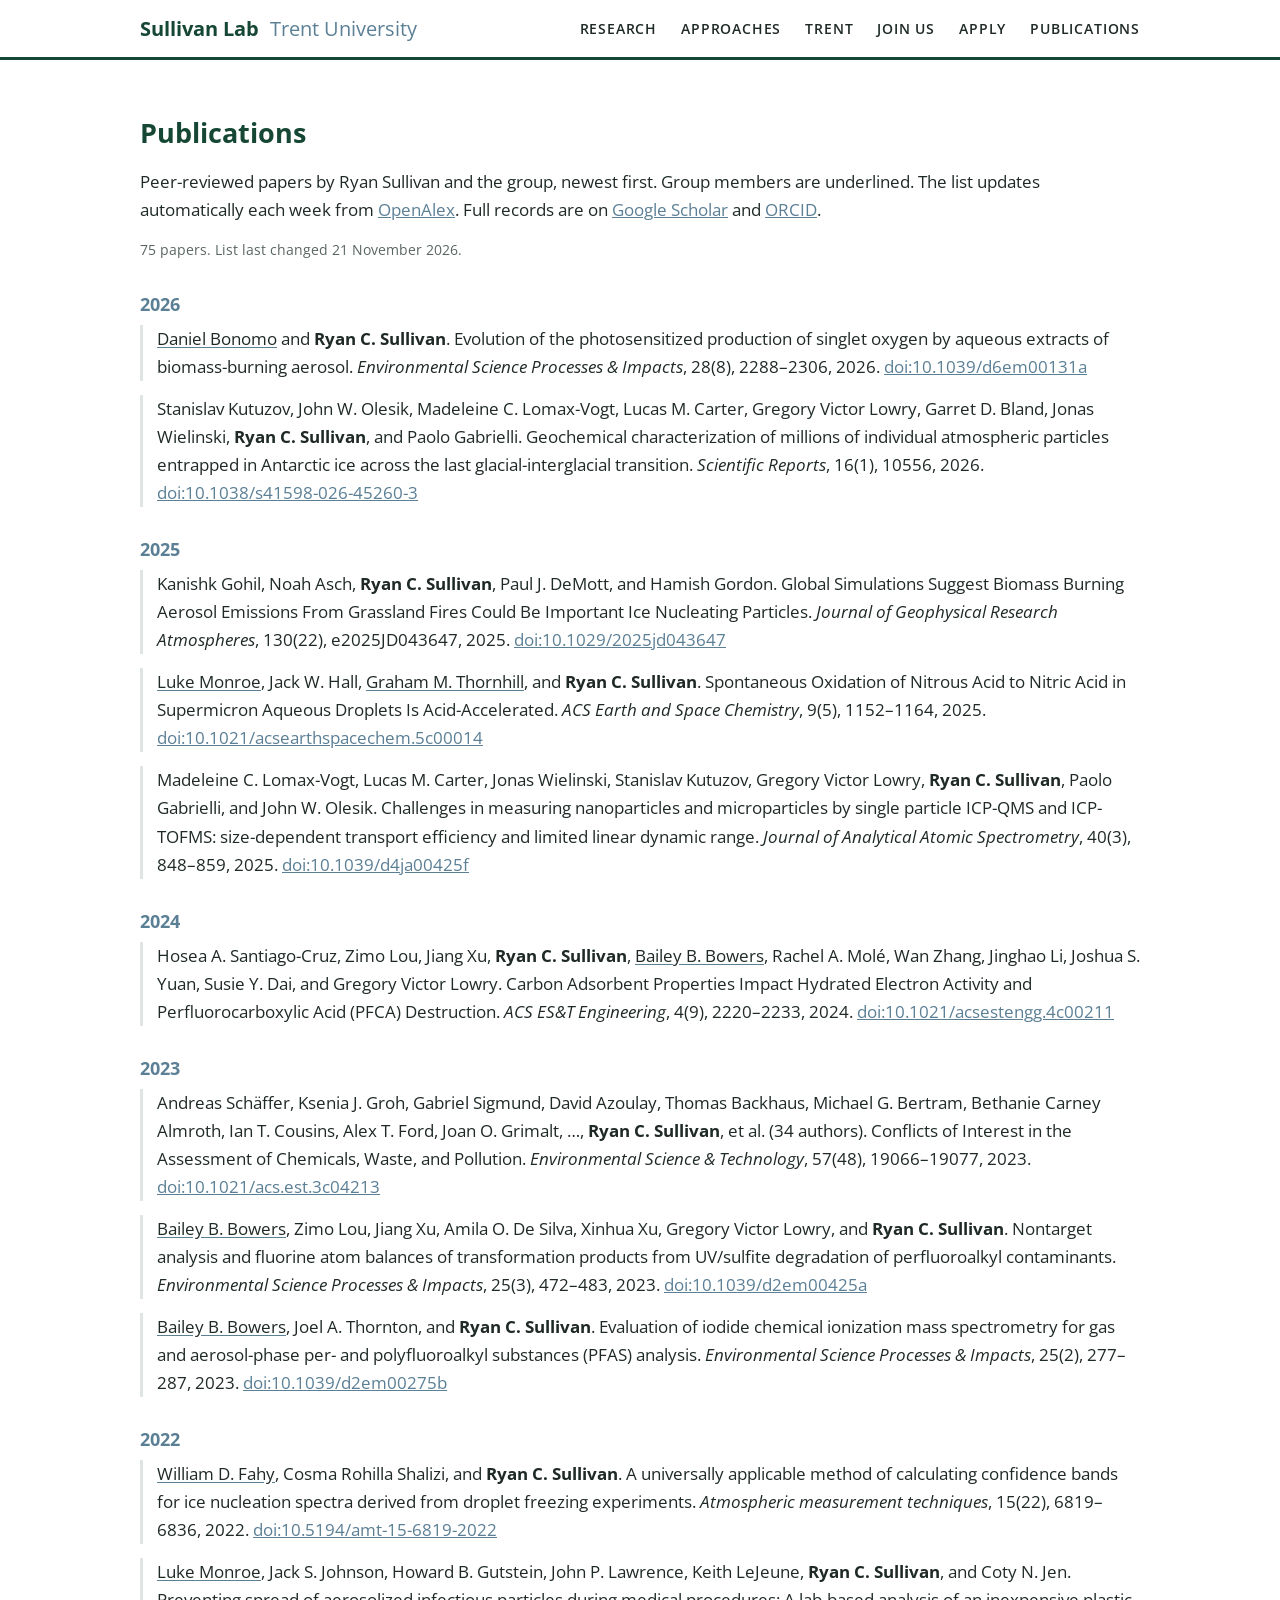
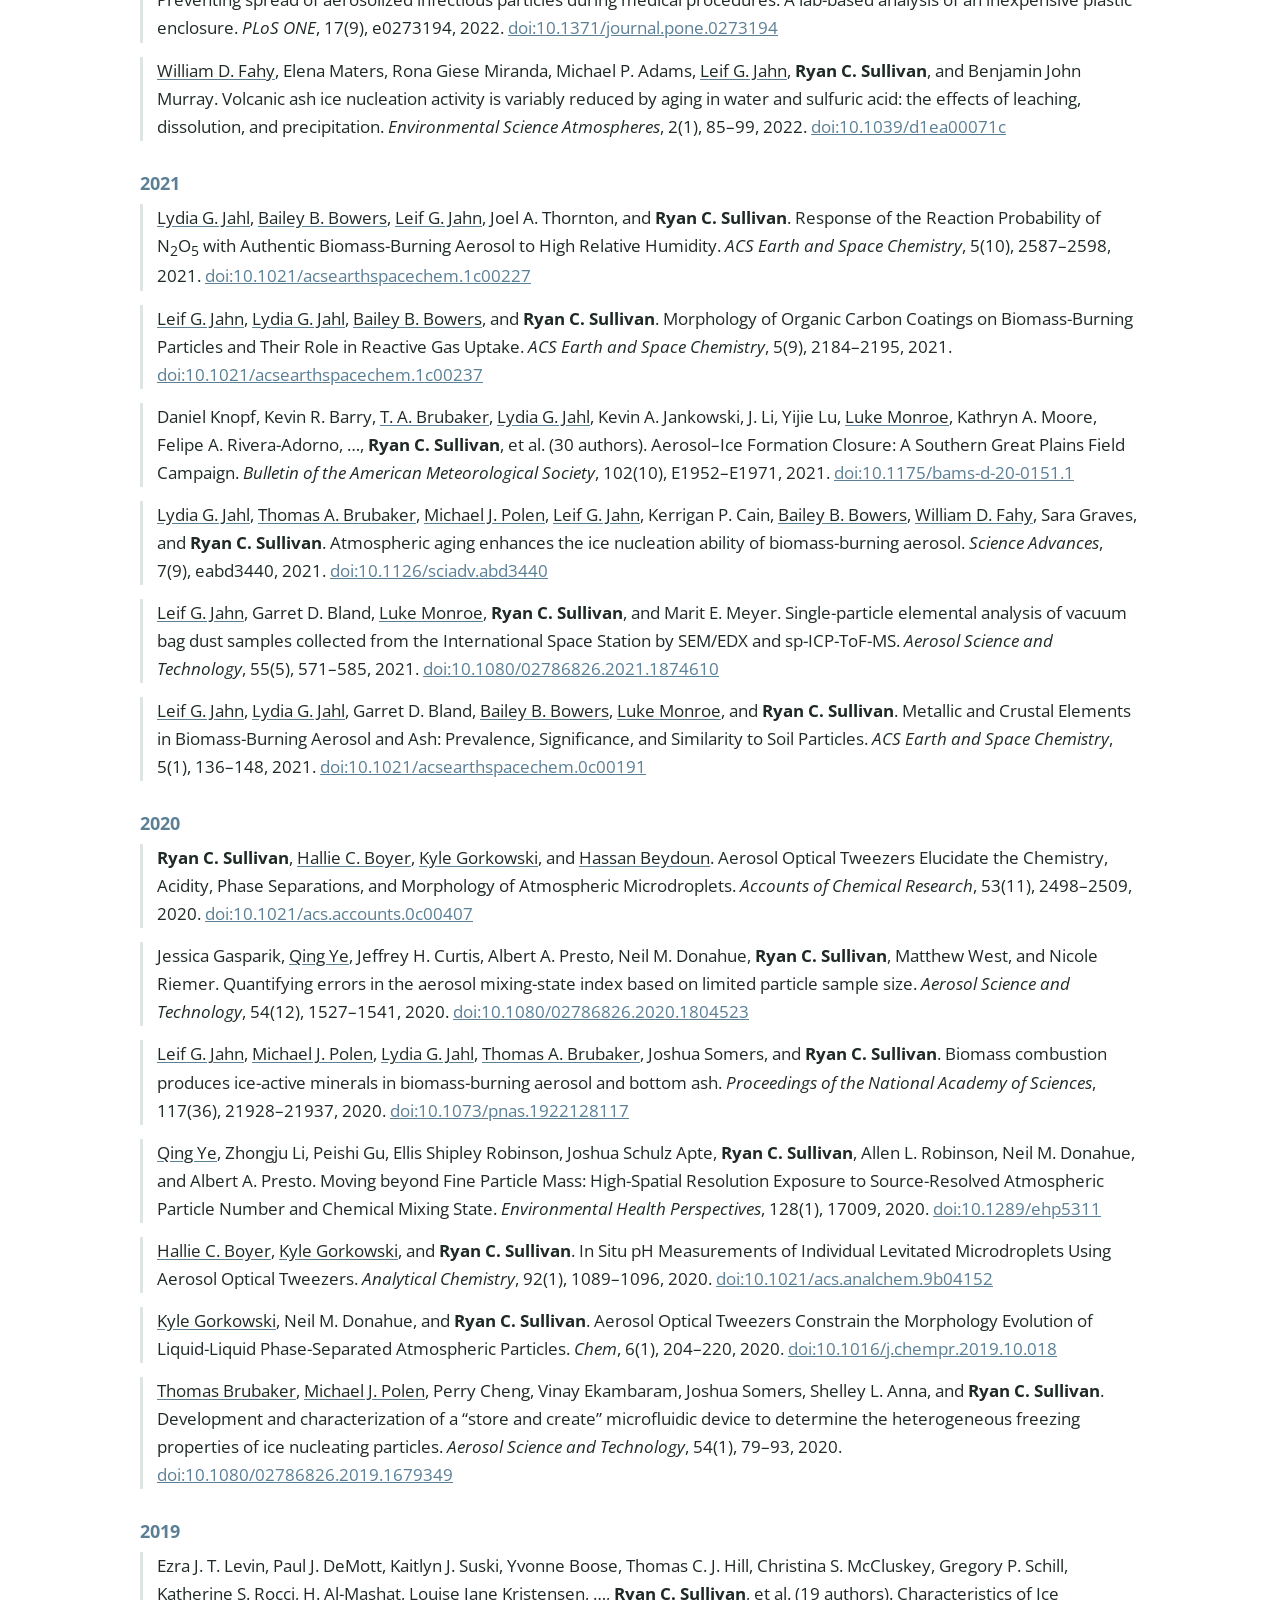
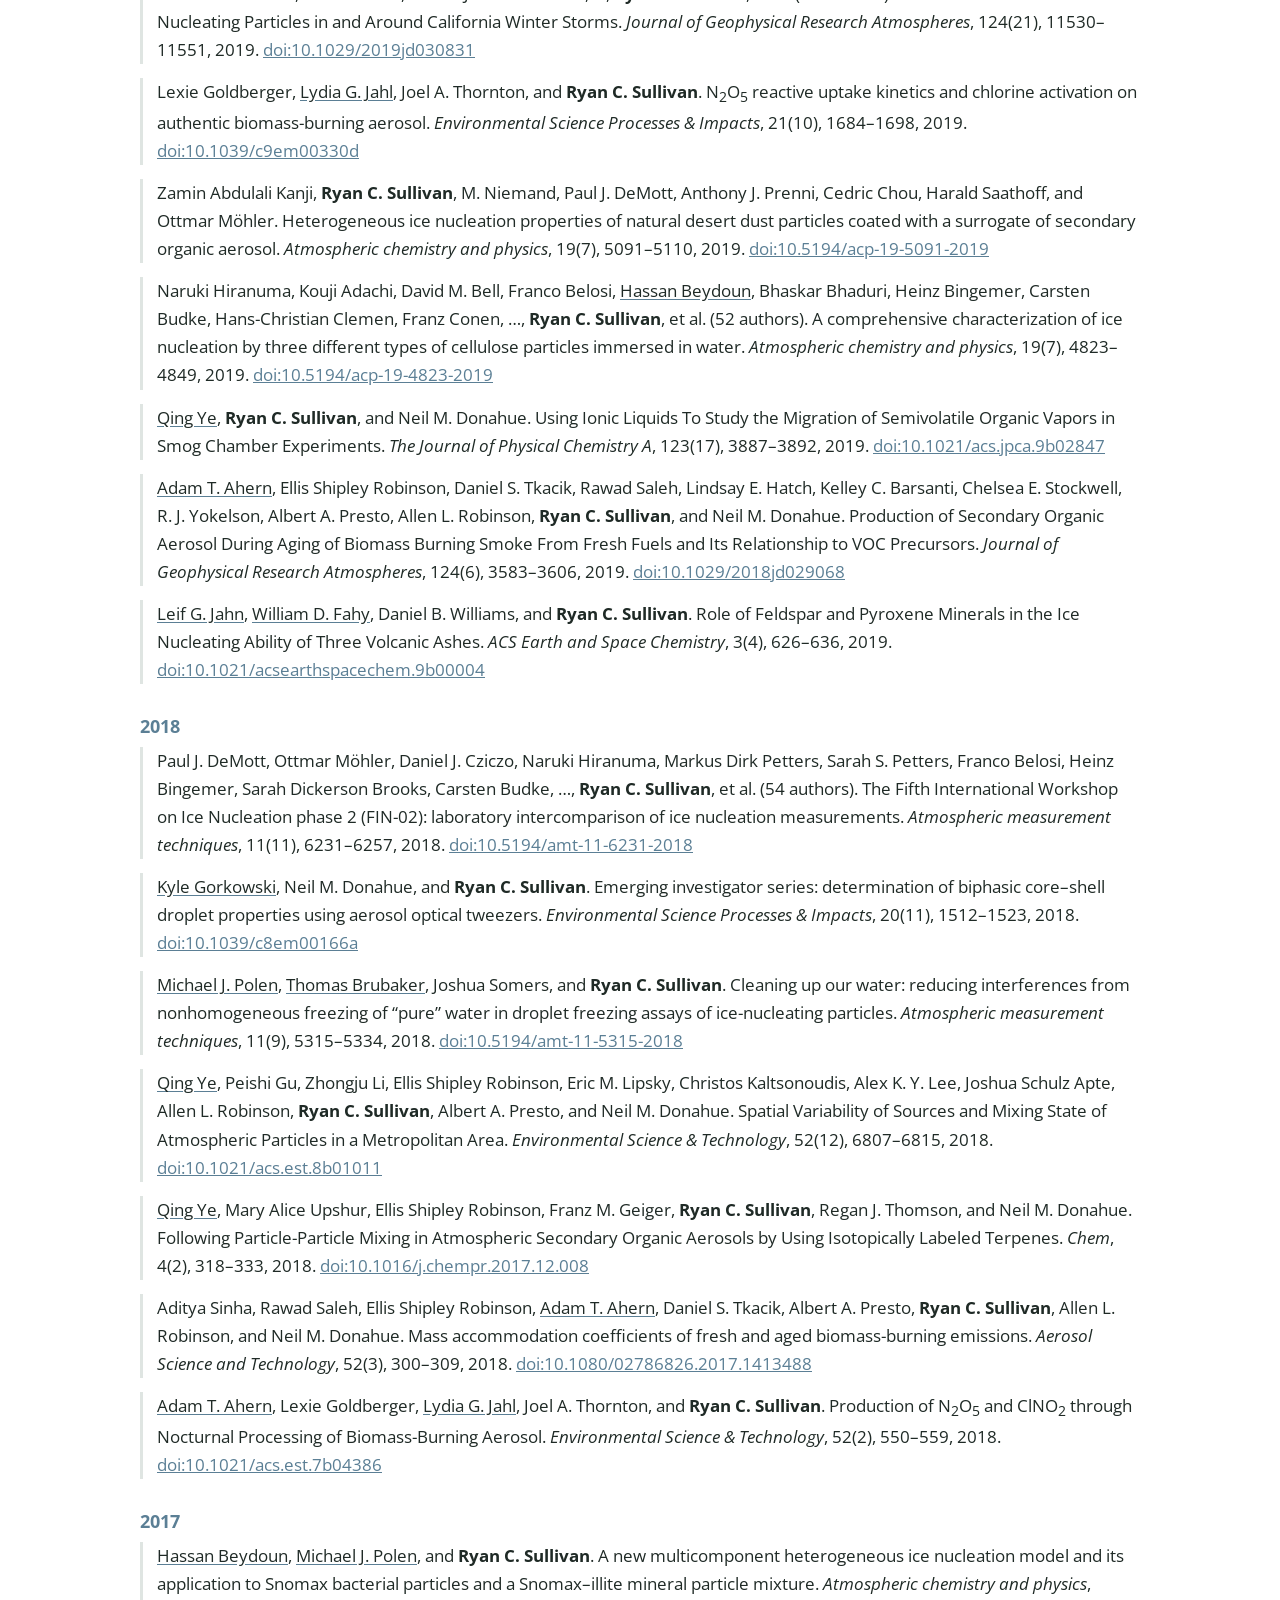
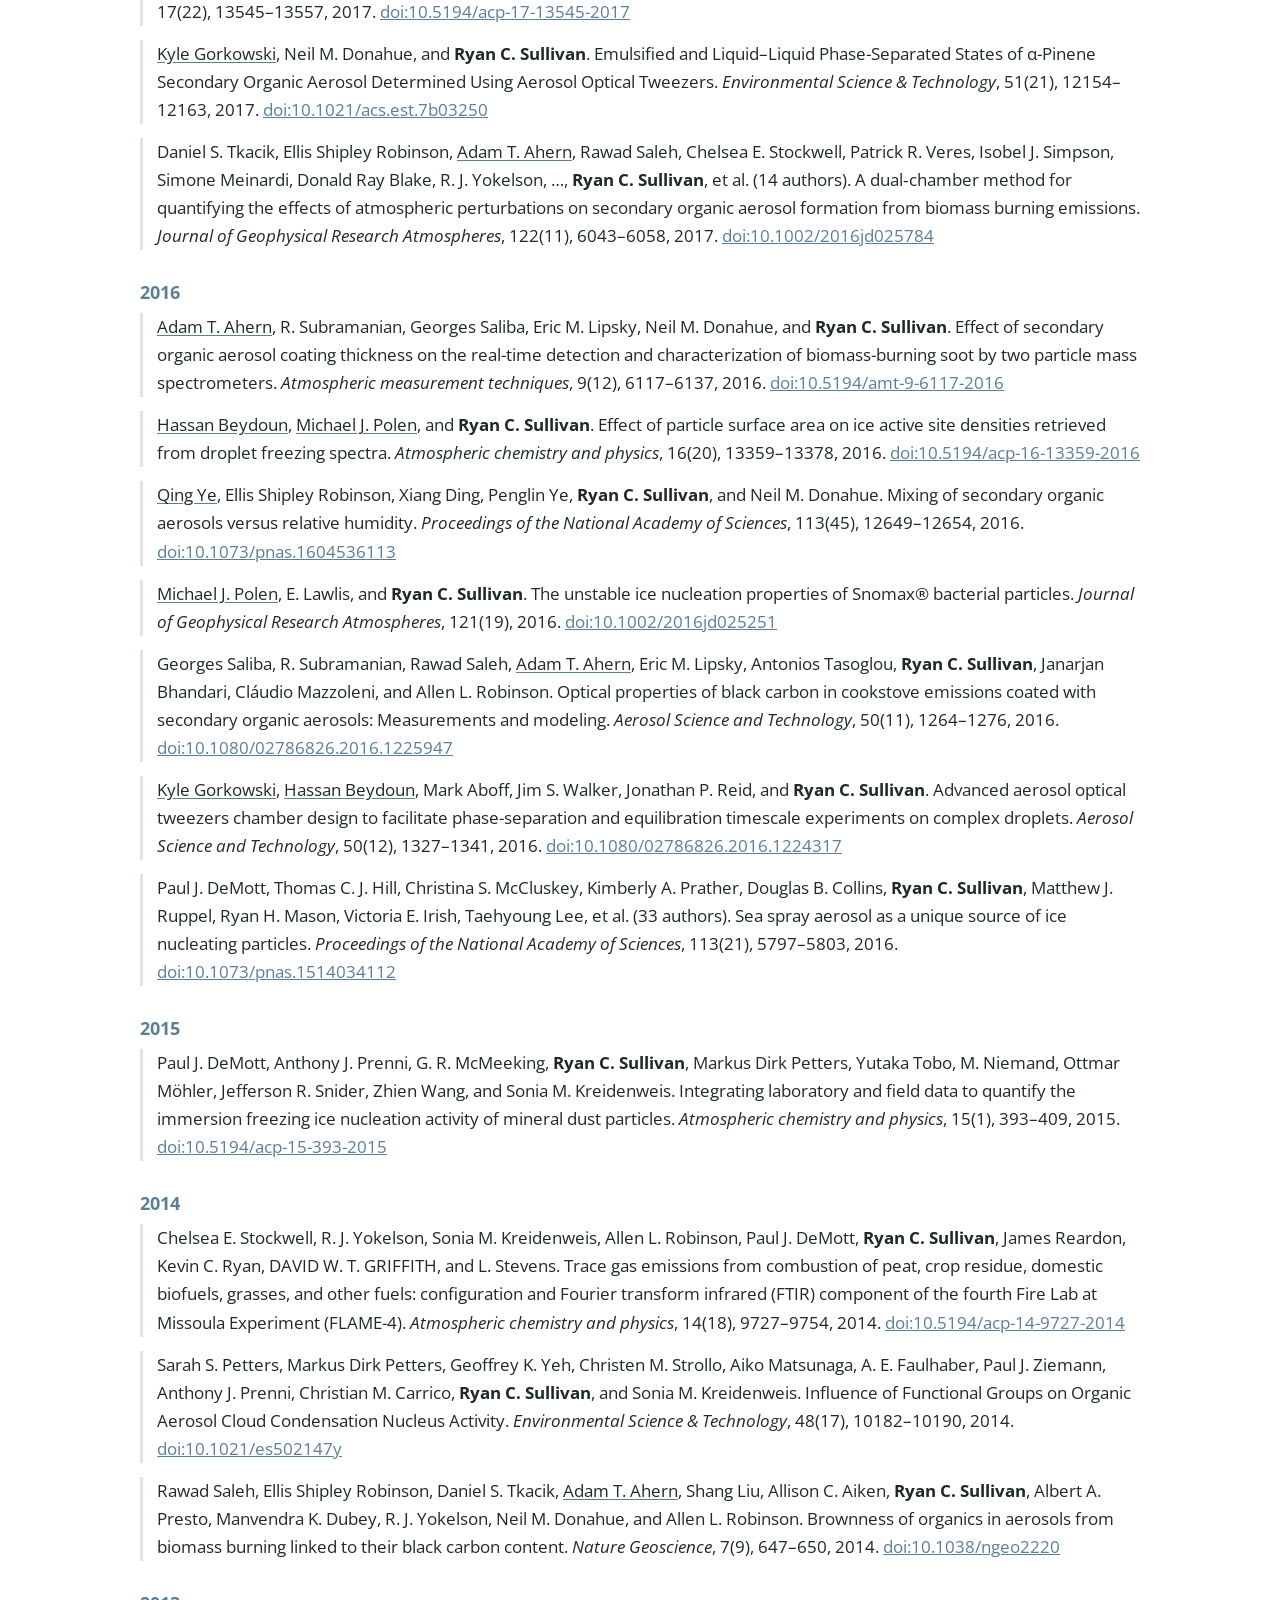
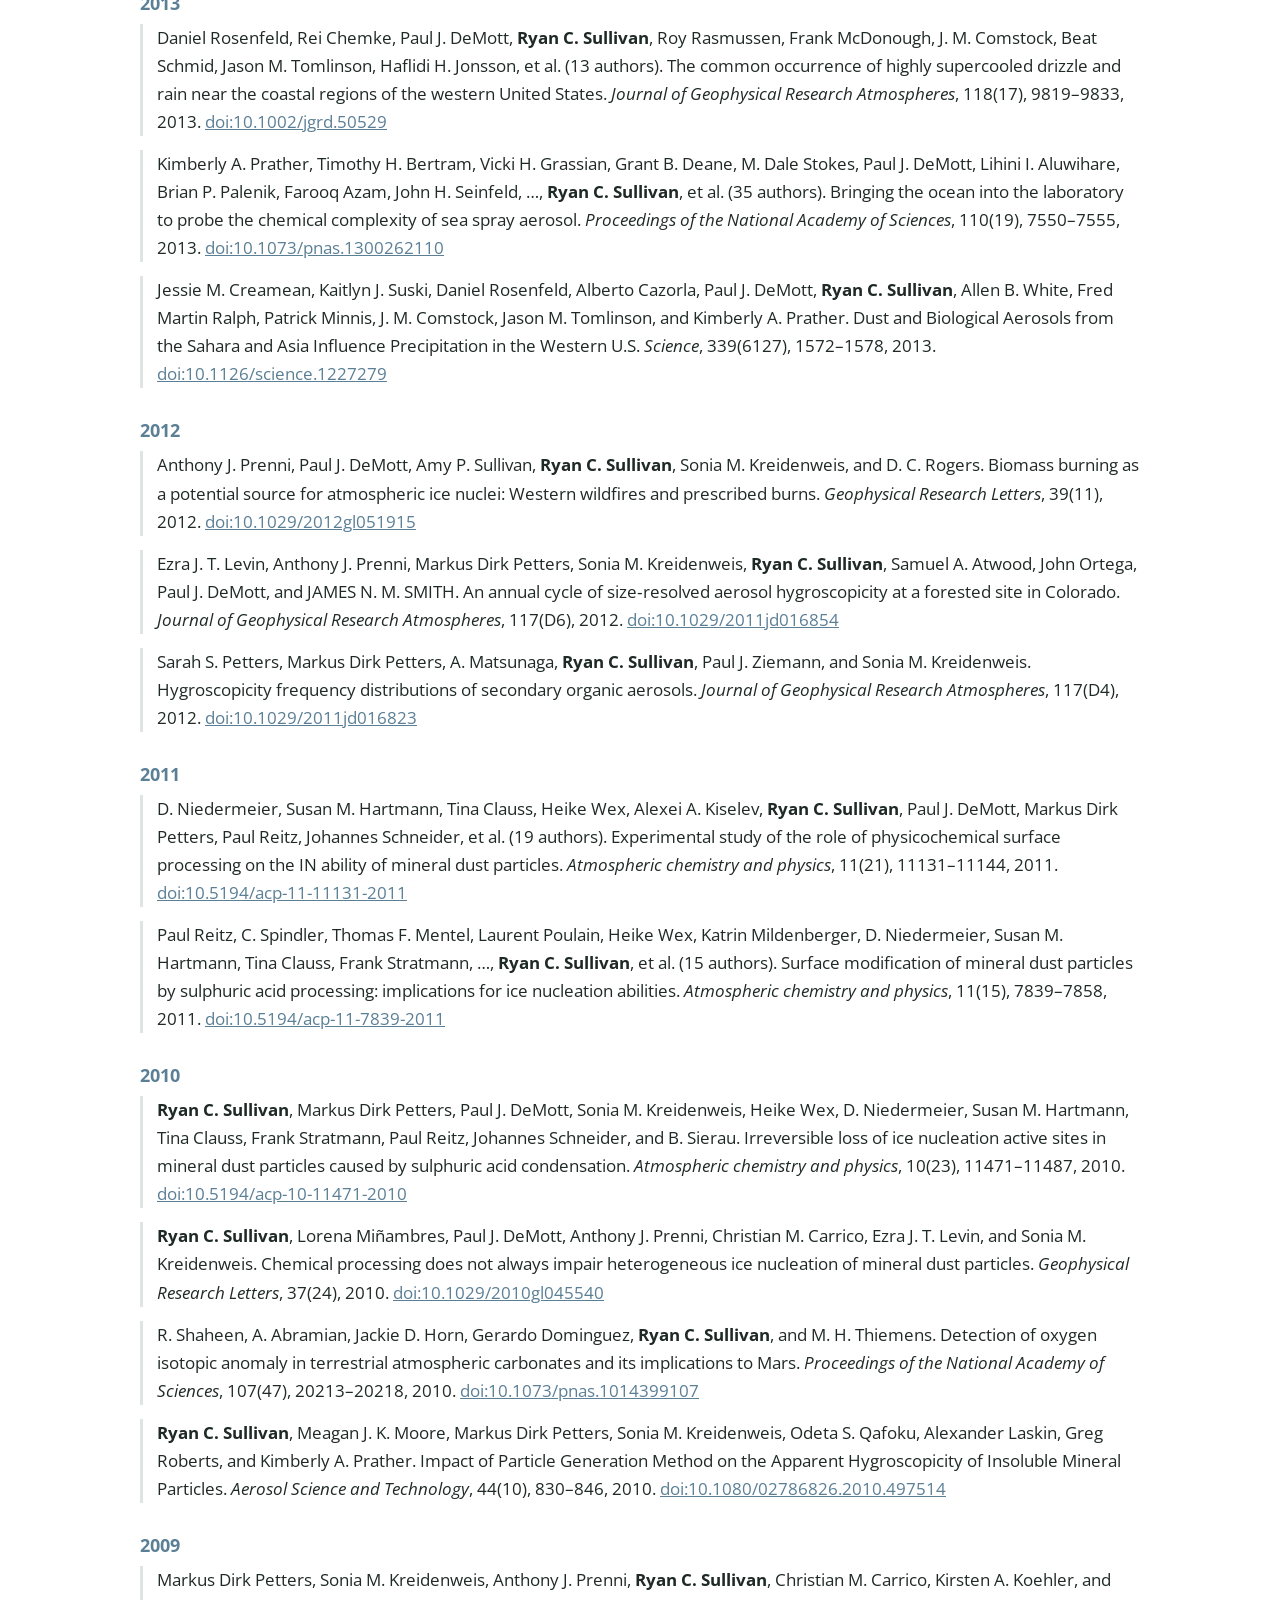
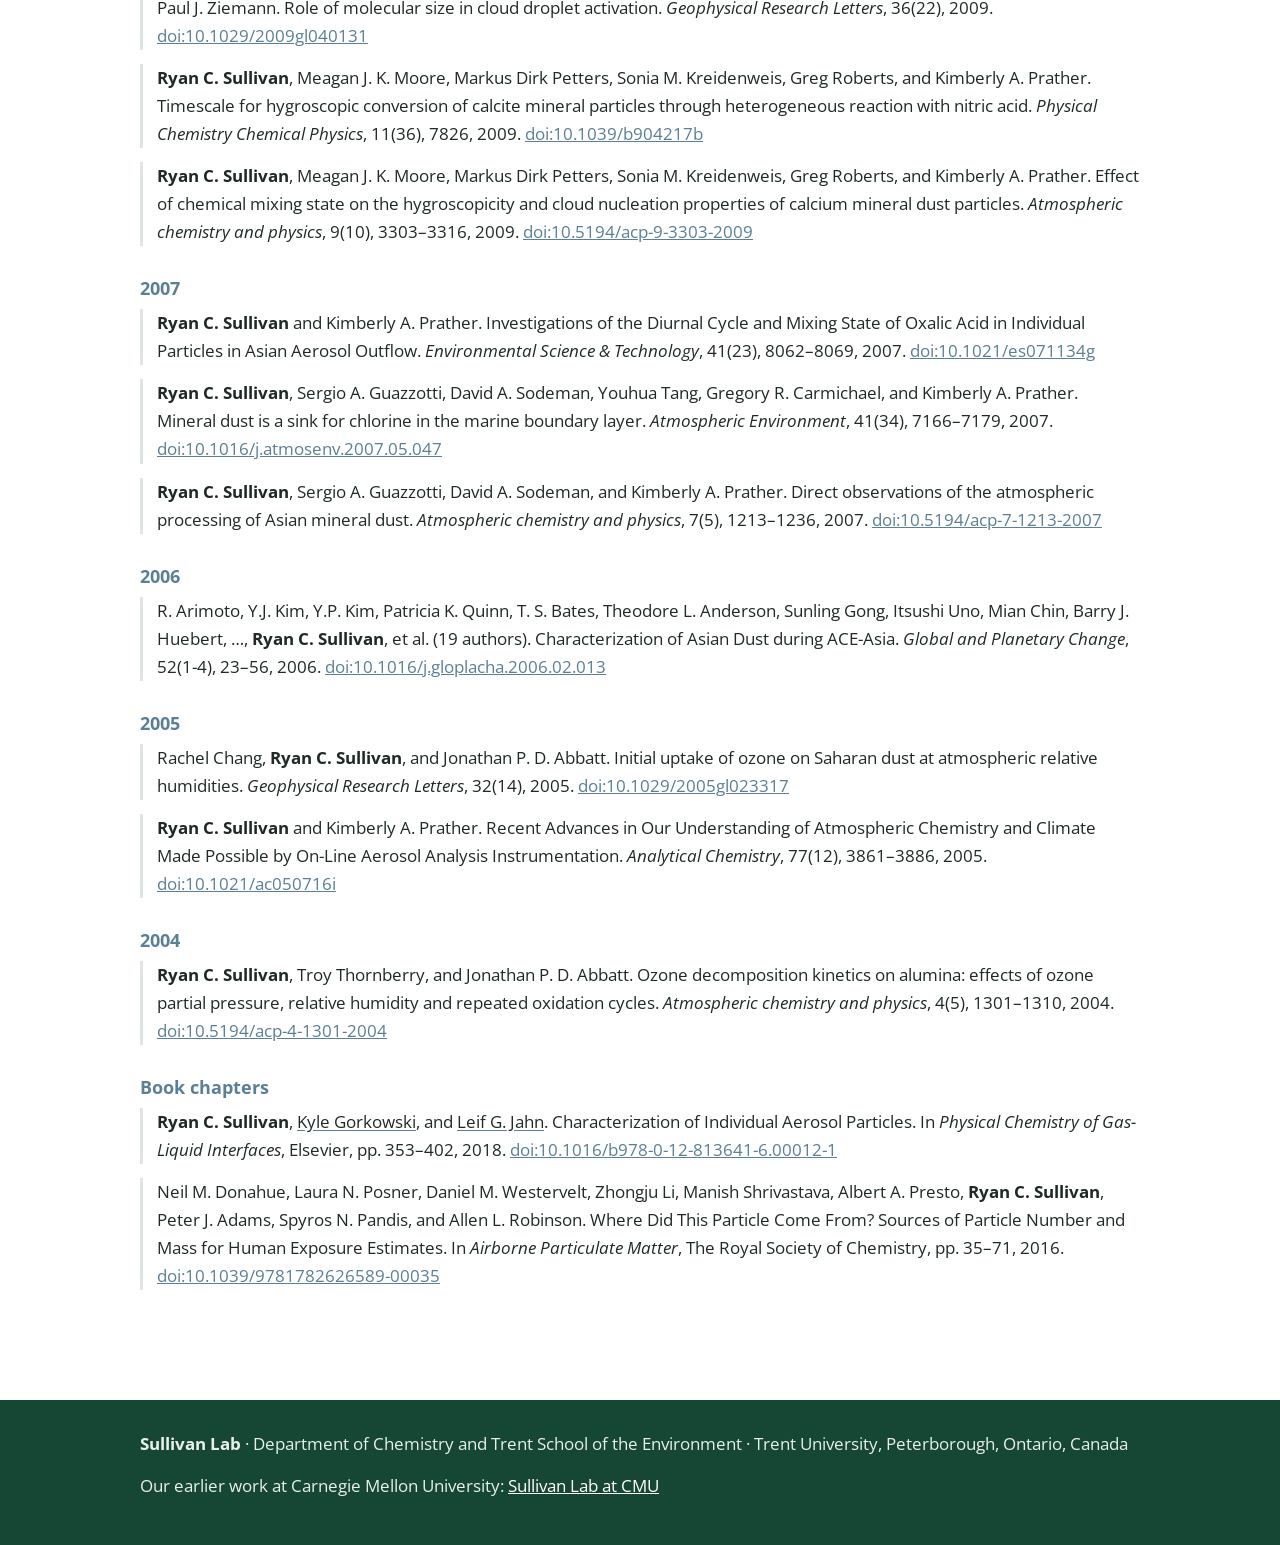
==== publications.html @ 0dd3cf46 "Update publication list from OpenAlex" ====
<!doctype html>
<html lang="en">
<head>
<meta charset="utf-8">
<meta name="viewport" content="width=device-width, initial-scale=1">
<title>Publications | Sullivan Lab | Trent University</title>
<meta name="description" content="Publications from Ryan Sullivan and the Sullivan Lab, now at Trent University.">
<link rel="preconnect" href="https://fonts.googleapis.com">
<link rel="preconnect" href="https://fonts.gstatic.com" crossorigin>
<link href="https://fonts.googleapis.com/css2?family=Open+Sans:wght@400;600;700&display=swap" rel="stylesheet">
<link rel="stylesheet" href="css/site.css">
</head>
<body>

<header class="site-header">
  <div class="wrap header-inner">
    <a class="brand" href="index.html">Sullivan Lab <span>Trent University</span></a>
    <nav aria-label="Main">
      <a href="index.html#research">Research</a>
      <a href="index.html#approaches">Approaches</a>
      <a href="index.html#trent">Trent</a>
      <a href="index.html#join">Join us</a>
      <a href="index.html#apply">Apply</a>
      <a href="publications.html">Publications</a>
    </nav>
  </div>
</header>

<main>

<section class="wrap section" id="publications">
  <h2>Publications</h2>
  <p>Peer-reviewed papers by Ryan Sullivan and the group, newest first. Group members are underlined. The list updates automatically each week from <a href="https://openalex.org/authors/A5039898956">OpenAlex</a>. Full records are on <a href="https://scholar.google.com/citations?user=8EppB1cAAAAJ">Google Scholar</a> and <a href="https://orcid.org/0000-0003-0701-7158">ORCID</a>.</p>
<!-- PUBS:START -->
<p class="pub-updated">75 papers. List last changed 21 November 2026.</p>
<h3 class="pub-year">2026</h3>
<ol class="pubs">
<li><u>Daniel Bonomo</u> and <strong>Ryan C. Sullivan</strong>. Evolution of the photosensitized production of singlet oxygen by aqueous extracts of biomass-burning aerosol. <em>Environmental Science Processes &amp; Impacts</em>, 28(8), 2288&ndash;2306, 2026. <a href="https://doi.org/10.1039/d6em00131a">doi:10.1039/d6em00131a</a></li>
<li>Stanislav Kutuzov, John W. Olesik, Madeleine C. Lomax-Vogt, Lucas M. Carter, Gregory Victor Lowry, Garret D. Bland, Jonas Wielinski, <strong>Ryan C. Sullivan</strong>, and Paolo Gabrielli. Geochemical characterization of millions of individual atmospheric particles entrapped in Antarctic ice across the last glacial-interglacial transition. <em>Scientific Reports</em>, 16(1), 10556, 2026. <a href="https://doi.org/10.1038/s41598-026-45260-3">doi:10.1038/s41598-026-45260-3</a></li>
</ol>
<h3 class="pub-year">2025</h3>
<ol class="pubs">
<li>Kanishk Gohil, Noah Asch, <strong>Ryan C. Sullivan</strong>, Paul J. DeMott, and Hamish Gordon. Global Simulations Suggest Biomass Burning Aerosol Emissions From Grassland Fires Could Be Important Ice Nucleating Particles. <em>Journal of Geophysical Research Atmospheres</em>, 130(22), e2025JD043647, 2025. <a href="https://doi.org/10.1029/2025jd043647">doi:10.1029/2025jd043647</a></li>
<li><u>Luke Monroe</u>, Jack W. Hall, <u>Graham M. Thornhill</u>, and <strong>Ryan C. Sullivan</strong>. Spontaneous Oxidation of Nitrous Acid to Nitric Acid in Supermicron Aqueous Droplets Is Acid-Accelerated. <em>ACS Earth and Space Chemistry</em>, 9(5), 1152&ndash;1164, 2025. <a href="https://doi.org/10.1021/acsearthspacechem.5c00014">doi:10.1021/acsearthspacechem.5c00014</a></li>
<li>Madeleine C. Lomax-Vogt, Lucas M. Carter, Jonas Wielinski, Stanislav Kutuzov, Gregory Victor Lowry, <strong>Ryan C. Sullivan</strong>, Paolo Gabrielli, and John W. Olesik. Challenges in measuring nanoparticles and microparticles by single particle ICP-QMS and ICP-TOFMS: size-dependent transport efficiency and limited linear dynamic range. <em>Journal of Analytical Atomic Spectrometry</em>, 40(3), 848&ndash;859, 2025. <a href="https://doi.org/10.1039/d4ja00425f">doi:10.1039/d4ja00425f</a></li>
</ol>
<h3 class="pub-year">2024</h3>
<ol class="pubs">
<li>Hosea A. Santiago-Cruz, Zimo Lou, Jiang Xu, <strong>Ryan C. Sullivan</strong>, <u>Bailey B. Bowers</u>, Rachel A. Molé, Wan Zhang, Jinghao Li, Joshua S. Yuan, Susie Y. Dai, and Gregory Victor Lowry. Carbon Adsorbent Properties Impact Hydrated Electron Activity and Perfluorocarboxylic Acid (PFCA) Destruction. <em>ACS ES&amp;T Engineering</em>, 4(9), 2220&ndash;2233, 2024. <a href="https://doi.org/10.1021/acsestengg.4c00211">doi:10.1021/acsestengg.4c00211</a></li>
</ol>
<h3 class="pub-year">2023</h3>
<ol class="pubs">
<li>Andreas Schäffer, Ksenia J. Groh, Gabriel Sigmund, David Azoulay, Thomas Backhaus, Michael G. Bertram, Bethanie Carney Almroth, Ian T. Cousins, Alex T. Ford, Joan O. Grimalt, &hellip;, <strong>Ryan C. Sullivan</strong>, et al. (34 authors). Conflicts of Interest in the Assessment of Chemicals, Waste, and Pollution. <em>Environmental Science &amp; Technology</em>, 57(48), 19066&ndash;19077, 2023. <a href="https://doi.org/10.1021/acs.est.3c04213">doi:10.1021/acs.est.3c04213</a></li>
<li><u>Bailey B. Bowers</u>, Zimo Lou, Jiang Xu, Amila O. De Silva, Xinhua Xu, Gregory Victor Lowry, and <strong>Ryan C. Sullivan</strong>. Nontarget analysis and fluorine atom balances of transformation products from UV/sulfite degradation of perfluoroalkyl contaminants. <em>Environmental Science Processes &amp; Impacts</em>, 25(3), 472&ndash;483, 2023. <a href="https://doi.org/10.1039/d2em00425a">doi:10.1039/d2em00425a</a></li>
<li><u>Bailey B. Bowers</u>, Joel A. Thornton, and <strong>Ryan C. Sullivan</strong>. Evaluation of iodide chemical ionization mass spectrometry for gas and aerosol-phase per- and polyfluoroalkyl substances (PFAS) analysis. <em>Environmental Science Processes &amp; Impacts</em>, 25(2), 277&ndash;287, 2023. <a href="https://doi.org/10.1039/d2em00275b">doi:10.1039/d2em00275b</a></li>
</ol>
<h3 class="pub-year">2022</h3>
<ol class="pubs">
<li><u>William D. Fahy</u>, Cosma Rohilla Shalizi, and <strong>Ryan C. Sullivan</strong>. A universally applicable method of calculating confidence bands for ice nucleation spectra derived from droplet freezing experiments. <em>Atmospheric measurement techniques</em>, 15(22), 6819&ndash;6836, 2022. <a href="https://doi.org/10.5194/amt-15-6819-2022">doi:10.5194/amt-15-6819-2022</a></li>
<li><u>Luke Monroe</u>, Jack S. Johnson, Howard B. Gutstein, John P. Lawrence, Keith LeJeune, <strong>Ryan C. Sullivan</strong>, and Coty N. Jen. Preventing spread of aerosolized infectious particles during medical procedures: A lab-based analysis of an inexpensive plastic enclosure. <em>PLoS ONE</em>, 17(9), e0273194, 2022. <a href="https://doi.org/10.1371/journal.pone.0273194">doi:10.1371/journal.pone.0273194</a></li>
<li><u>William D. Fahy</u>, Elena Maters, Rona Giese Miranda, Michael P. Adams, <u>Leif G. Jahn</u>, <strong>Ryan C. Sullivan</strong>, and Benjamin John Murray. Volcanic ash ice nucleation activity is variably reduced by aging in water and sulfuric acid: the effects of leaching, dissolution, and precipitation. <em>Environmental Science Atmospheres</em>, 2(1), 85&ndash;99, 2022. <a href="https://doi.org/10.1039/d1ea00071c">doi:10.1039/d1ea00071c</a></li>
</ol>
<h3 class="pub-year">2021</h3>
<ol class="pubs">
<li><u>Lydia G. Jahl</u>, <u>Bailey B. Bowers</u>, <u>Leif G. Jahn</u>, Joel A. Thornton, and <strong>Ryan C. Sullivan</strong>. Response of the Reaction Probability of N<sub>2</sub>O<sub>5</sub> with Authentic Biomass-Burning Aerosol to High Relative Humidity. <em>ACS Earth and Space Chemistry</em>, 5(10), 2587&ndash;2598, 2021. <a href="https://doi.org/10.1021/acsearthspacechem.1c00227">doi:10.1021/acsearthspacechem.1c00227</a></li>
<li><u>Leif G. Jahn</u>, <u>Lydia G. Jahl</u>, <u>Bailey B. Bowers</u>, and <strong>Ryan C. Sullivan</strong>. Morphology of Organic Carbon Coatings on Biomass-Burning Particles and Their Role in Reactive Gas Uptake. <em>ACS Earth and Space Chemistry</em>, 5(9), 2184&ndash;2195, 2021. <a href="https://doi.org/10.1021/acsearthspacechem.1c00237">doi:10.1021/acsearthspacechem.1c00237</a></li>
<li>Daniel Knopf, Kevin R. Barry, <u>T. A. Brubaker</u>, <u>Lydia G. Jahl</u>, Kevin A. Jankowski, J. Li, Yijie Lu, <u>Luke Monroe</u>, Kathryn A. Moore, Felipe A. Rivera-Adorno, &hellip;, <strong>Ryan C. Sullivan</strong>, et al. (30 authors). Aerosol–Ice Formation Closure: A Southern Great Plains Field Campaign. <em>Bulletin of the American Meteorological Society</em>, 102(10), E1952&ndash;E1971, 2021. <a href="https://doi.org/10.1175/bams-d-20-0151.1">doi:10.1175/bams-d-20-0151.1</a></li>
<li><u>Lydia G. Jahl</u>, <u>Thomas A. Brubaker</u>, <u>Michael J. Polen</u>, <u>Leif G. Jahn</u>, Kerrigan P. Cain, <u>Bailey B. Bowers</u>, <u>William D. Fahy</u>, Sara Graves, and <strong>Ryan C. Sullivan</strong>. Atmospheric aging enhances the ice nucleation ability of biomass-burning aerosol. <em>Science Advances</em>, 7(9), eabd3440, 2021. <a href="https://doi.org/10.1126/sciadv.abd3440">doi:10.1126/sciadv.abd3440</a></li>
<li><u>Leif G. Jahn</u>, Garret D. Bland, <u>Luke Monroe</u>, <strong>Ryan C. Sullivan</strong>, and Marit E. Meyer. Single-particle elemental analysis of vacuum bag dust samples collected from the International Space Station by SEM/EDX and sp-ICP-ToF-MS. <em>Aerosol Science and Technology</em>, 55(5), 571&ndash;585, 2021. <a href="https://doi.org/10.1080/02786826.2021.1874610">doi:10.1080/02786826.2021.1874610</a></li>
<li><u>Leif G. Jahn</u>, <u>Lydia G. Jahl</u>, Garret D. Bland, <u>Bailey B. Bowers</u>, <u>Luke Monroe</u>, and <strong>Ryan C. Sullivan</strong>. Metallic and Crustal Elements in Biomass-Burning Aerosol and Ash: Prevalence, Significance, and Similarity to Soil Particles. <em>ACS Earth and Space Chemistry</em>, 5(1), 136&ndash;148, 2021. <a href="https://doi.org/10.1021/acsearthspacechem.0c00191">doi:10.1021/acsearthspacechem.0c00191</a></li>
</ol>
<h3 class="pub-year">2020</h3>
<ol class="pubs">
<li><strong>Ryan C. Sullivan</strong>, <u>Hallie C. Boyer</u>, <u>Kyle Gorkowski</u>, and <u>Hassan Beydoun</u>. Aerosol Optical Tweezers Elucidate the Chemistry, Acidity, Phase Separations, and Morphology of Atmospheric Microdroplets. <em>Accounts of Chemical Research</em>, 53(11), 2498&ndash;2509, 2020. <a href="https://doi.org/10.1021/acs.accounts.0c00407">doi:10.1021/acs.accounts.0c00407</a></li>
<li>Jessica Gasparik, <u>Qing Ye</u>, Jeffrey H. Curtis, Albert A. Presto, Neil M. Donahue, <strong>Ryan C. Sullivan</strong>, Matthew West, and Nicole Riemer. Quantifying errors in the aerosol mixing-state index based on limited particle sample size. <em>Aerosol Science and Technology</em>, 54(12), 1527&ndash;1541, 2020. <a href="https://doi.org/10.1080/02786826.2020.1804523">doi:10.1080/02786826.2020.1804523</a></li>
<li><u>Leif G. Jahn</u>, <u>Michael J. Polen</u>, <u>Lydia G. Jahl</u>, <u>Thomas A. Brubaker</u>, Joshua Somers, and <strong>Ryan C. Sullivan</strong>. Biomass combustion produces ice-active minerals in biomass-burning aerosol and bottom ash. <em>Proceedings of the National Academy of Sciences</em>, 117(36), 21928&ndash;21937, 2020. <a href="https://doi.org/10.1073/pnas.1922128117">doi:10.1073/pnas.1922128117</a></li>
<li><u>Qing Ye</u>, Zhongju Li, Peishi Gu, Ellis Shipley Robinson, Joshua Schulz Apte, <strong>Ryan C. Sullivan</strong>, Allen L. Robinson, Neil M. Donahue, and Albert A. Presto. Moving beyond Fine Particle Mass: High-Spatial Resolution Exposure to Source-Resolved Atmospheric Particle Number and Chemical Mixing State. <em>Environmental Health Perspectives</em>, 128(1), 17009, 2020. <a href="https://doi.org/10.1289/ehp5311">doi:10.1289/ehp5311</a></li>
<li><u>Hallie C. Boyer</u>, <u>Kyle Gorkowski</u>, and <strong>Ryan C. Sullivan</strong>. In Situ pH Measurements of Individual Levitated Microdroplets Using Aerosol Optical Tweezers. <em>Analytical Chemistry</em>, 92(1), 1089&ndash;1096, 2020. <a href="https://doi.org/10.1021/acs.analchem.9b04152">doi:10.1021/acs.analchem.9b04152</a></li>
<li><u>Kyle Gorkowski</u>, Neil M. Donahue, and <strong>Ryan C. Sullivan</strong>. Aerosol Optical Tweezers Constrain the Morphology Evolution of Liquid-Liquid Phase-Separated Atmospheric Particles. <em>Chem</em>, 6(1), 204&ndash;220, 2020. <a href="https://doi.org/10.1016/j.chempr.2019.10.018">doi:10.1016/j.chempr.2019.10.018</a></li>
<li><u>Thomas Brubaker</u>, <u>Michael J. Polen</u>, Perry Cheng, Vinay Ekambaram, Joshua Somers, Shelley L. Anna, and <strong>Ryan C. Sullivan</strong>. Development and characterization of a “store and create” microfluidic device to determine the heterogeneous freezing properties of ice nucleating particles. <em>Aerosol Science and Technology</em>, 54(1), 79&ndash;93, 2020. <a href="https://doi.org/10.1080/02786826.2019.1679349">doi:10.1080/02786826.2019.1679349</a></li>
</ol>
<h3 class="pub-year">2019</h3>
<ol class="pubs">
<li>Ezra J. T. Levin, Paul J. DeMott, Kaitlyn J. Suski, Yvonne Boose, Thomas C. J. Hill, Christina S. McCluskey, Gregory P. Schill, Katherine S. Rocci, H. Al-Mashat, Louise Jane Kristensen, &hellip;, <strong>Ryan C. Sullivan</strong>, et al. (19 authors). Characteristics of Ice Nucleating Particles in and Around California Winter Storms. <em>Journal of Geophysical Research Atmospheres</em>, 124(21), 11530&ndash;11551, 2019. <a href="https://doi.org/10.1029/2019jd030831">doi:10.1029/2019jd030831</a></li>
<li>Lexie Goldberger, <u>Lydia G. Jahl</u>, Joel A. Thornton, and <strong>Ryan C. Sullivan</strong>. N<sub>2</sub>O<sub>5</sub> reactive uptake kinetics and chlorine activation on authentic biomass-burning aerosol. <em>Environmental Science Processes &amp; Impacts</em>, 21(10), 1684&ndash;1698, 2019. <a href="https://doi.org/10.1039/c9em00330d">doi:10.1039/c9em00330d</a></li>
<li>Zamin Abdulali Kanji, <strong>Ryan C. Sullivan</strong>, M. Niemand, Paul J. DeMott, Anthony J. Prenni, Cedric Chou, Harald Saathoff, and Ottmar Möhler. Heterogeneous ice nucleation properties of natural desert dust particles coated with a surrogate of secondary organic aerosol. <em>Atmospheric chemistry and physics</em>, 19(7), 5091&ndash;5110, 2019. <a href="https://doi.org/10.5194/acp-19-5091-2019">doi:10.5194/acp-19-5091-2019</a></li>
<li>Naruki Hiranuma, Kouji Adachi, David M. Bell, Franco Belosi, <u>Hassan Beydoun</u>, Bhaskar Bhaduri, Heinz Bingemer, Carsten Budke, Hans-Christian Clemen, Franz Conen, &hellip;, <strong>Ryan C. Sullivan</strong>, et al. (52 authors). A comprehensive characterization of ice nucleation by three different types of cellulose particles immersed in water. <em>Atmospheric chemistry and physics</em>, 19(7), 4823&ndash;4849, 2019. <a href="https://doi.org/10.5194/acp-19-4823-2019">doi:10.5194/acp-19-4823-2019</a></li>
<li><u>Qing Ye</u>, <strong>Ryan C. Sullivan</strong>, and Neil M. Donahue. Using Ionic Liquids To Study the Migration of Semivolatile Organic Vapors in Smog Chamber Experiments. <em>The Journal of Physical Chemistry A</em>, 123(17), 3887&ndash;3892, 2019. <a href="https://doi.org/10.1021/acs.jpca.9b02847">doi:10.1021/acs.jpca.9b02847</a></li>
<li><u>Adam T. Ahern</u>, Ellis Shipley Robinson, Daniel S. Tkacik, Rawad Saleh, Lindsay E. Hatch, Kelley C. Barsanti, Chelsea E. Stockwell, R. J. Yokelson, Albert A. Presto, Allen L. Robinson, <strong>Ryan C. Sullivan</strong>, and Neil M. Donahue. Production of Secondary Organic Aerosol During Aging of Biomass Burning Smoke From Fresh Fuels and Its Relationship to VOC Precursors. <em>Journal of Geophysical Research Atmospheres</em>, 124(6), 3583&ndash;3606, 2019. <a href="https://doi.org/10.1029/2018jd029068">doi:10.1029/2018jd029068</a></li>
<li><u>Leif G. Jahn</u>, <u>William D. Fahy</u>, Daniel B. Williams, and <strong>Ryan C. Sullivan</strong>. Role of Feldspar and Pyroxene Minerals in the Ice Nucleating Ability of Three Volcanic Ashes. <em>ACS Earth and Space Chemistry</em>, 3(4), 626&ndash;636, 2019. <a href="https://doi.org/10.1021/acsearthspacechem.9b00004">doi:10.1021/acsearthspacechem.9b00004</a></li>
</ol>
<h3 class="pub-year">2018</h3>
<ol class="pubs">
<li>Paul J. DeMott, Ottmar Möhler, Daniel J. Cziczo, Naruki Hiranuma, Markus Dirk Petters, Sarah S. Petters, Franco Belosi, Heinz Bingemer, Sarah Dickerson Brooks, Carsten Budke, &hellip;, <strong>Ryan C. Sullivan</strong>, et al. (54 authors). The Fifth International Workshop on Ice Nucleation phase 2 (FIN-02): laboratory intercomparison of ice nucleation measurements. <em>Atmospheric measurement techniques</em>, 11(11), 6231&ndash;6257, 2018. <a href="https://doi.org/10.5194/amt-11-6231-2018">doi:10.5194/amt-11-6231-2018</a></li>
<li><u>Kyle Gorkowski</u>, Neil M. Donahue, and <strong>Ryan C. Sullivan</strong>. Emerging investigator series: determination of biphasic core–shell droplet properties using aerosol optical tweezers. <em>Environmental Science Processes &amp; Impacts</em>, 20(11), 1512&ndash;1523, 2018. <a href="https://doi.org/10.1039/c8em00166a">doi:10.1039/c8em00166a</a></li>
<li><u>Michael J. Polen</u>, <u>Thomas Brubaker</u>, Joshua Somers, and <strong>Ryan C. Sullivan</strong>. Cleaning up our water: reducing interferences from nonhomogeneous freezing of “pure” water in droplet freezing assays of ice-nucleating particles. <em>Atmospheric measurement techniques</em>, 11(9), 5315&ndash;5334, 2018. <a href="https://doi.org/10.5194/amt-11-5315-2018">doi:10.5194/amt-11-5315-2018</a></li>
<li><u>Qing Ye</u>, Peishi Gu, Zhongju Li, Ellis Shipley Robinson, Eric M. Lipsky, Christos Kaltsonoudis, Alex K. Y. Lee, Joshua Schulz Apte, Allen L. Robinson, <strong>Ryan C. Sullivan</strong>, Albert A. Presto, and Neil M. Donahue. Spatial Variability of Sources and Mixing State of Atmospheric Particles in a Metropolitan Area. <em>Environmental Science &amp; Technology</em>, 52(12), 6807&ndash;6815, 2018. <a href="https://doi.org/10.1021/acs.est.8b01011">doi:10.1021/acs.est.8b01011</a></li>
<li><u>Qing Ye</u>, Mary Alice Upshur, Ellis Shipley Robinson, Franz M. Geiger, <strong>Ryan C. Sullivan</strong>, Regan J. Thomson, and Neil M. Donahue. Following Particle-Particle Mixing in Atmospheric Secondary Organic Aerosols by Using Isotopically Labeled Terpenes. <em>Chem</em>, 4(2), 318&ndash;333, 2018. <a href="https://doi.org/10.1016/j.chempr.2017.12.008">doi:10.1016/j.chempr.2017.12.008</a></li>
<li>Aditya Sinha, Rawad Saleh, Ellis Shipley Robinson, <u>Adam T. Ahern</u>, Daniel S. Tkacik, Albert A. Presto, <strong>Ryan C. Sullivan</strong>, Allen L. Robinson, and Neil M. Donahue. Mass accommodation coefficients of fresh and aged biomass-burning emissions. <em>Aerosol Science and Technology</em>, 52(3), 300&ndash;309, 2018. <a href="https://doi.org/10.1080/02786826.2017.1413488">doi:10.1080/02786826.2017.1413488</a></li>
<li><u>Adam T. Ahern</u>, Lexie Goldberger, <u>Lydia G. Jahl</u>, Joel A. Thornton, and <strong>Ryan C. Sullivan</strong>. Production of N<sub>2</sub>O<sub>5</sub> and ClNO<sub>2</sub> through Nocturnal Processing of Biomass-Burning Aerosol. <em>Environmental Science &amp; Technology</em>, 52(2), 550&ndash;559, 2018. <a href="https://doi.org/10.1021/acs.est.7b04386">doi:10.1021/acs.est.7b04386</a></li>
</ol>
<h3 class="pub-year">2017</h3>
<ol class="pubs">
<li><u>Hassan Beydoun</u>, <u>Michael J. Polen</u>, and <strong>Ryan C. Sullivan</strong>. A new multicomponent heterogeneous ice nucleation model and its application to Snomax bacterial particles and a Snomax–illite mineral particle mixture. <em>Atmospheric chemistry and physics</em>, 17(22), 13545&ndash;13557, 2017. <a href="https://doi.org/10.5194/acp-17-13545-2017">doi:10.5194/acp-17-13545-2017</a></li>
<li><u>Kyle Gorkowski</u>, Neil M. Donahue, and <strong>Ryan C. Sullivan</strong>. Emulsified and Liquid–Liquid Phase-Separated States of α-Pinene Secondary Organic Aerosol Determined Using Aerosol Optical Tweezers. <em>Environmental Science &amp; Technology</em>, 51(21), 12154&ndash;12163, 2017. <a href="https://doi.org/10.1021/acs.est.7b03250">doi:10.1021/acs.est.7b03250</a></li>
<li>Daniel S. Tkacik, Ellis Shipley Robinson, <u>Adam T. Ahern</u>, Rawad Saleh, Chelsea E. Stockwell, Patrick R. Veres, Isobel J. Simpson, Simone Meinardi, Donald Ray Blake, R. J. Yokelson, &hellip;, <strong>Ryan C. Sullivan</strong>, et al. (14 authors). A dual‐chamber method for quantifying the effects of atmospheric perturbations on secondary organic aerosol formation from biomass burning emissions. <em>Journal of Geophysical Research Atmospheres</em>, 122(11), 6043&ndash;6058, 2017. <a href="https://doi.org/10.1002/2016jd025784">doi:10.1002/2016jd025784</a></li>
</ol>
<h3 class="pub-year">2016</h3>
<ol class="pubs">
<li><u>Adam T. Ahern</u>, R. Subramanian, Georges Saliba, Eric M. Lipsky, Neil M. Donahue, and <strong>Ryan C. Sullivan</strong>. Effect of secondary organic aerosol coating thickness on the real-time detection and characterization of biomass-burning soot by two particle mass spectrometers. <em>Atmospheric measurement techniques</em>, 9(12), 6117&ndash;6137, 2016. <a href="https://doi.org/10.5194/amt-9-6117-2016">doi:10.5194/amt-9-6117-2016</a></li>
<li><u>Hassan Beydoun</u>, <u>Michael J. Polen</u>, and <strong>Ryan C. Sullivan</strong>. Effect of particle surface area on ice active site densities retrieved from droplet freezing spectra. <em>Atmospheric chemistry and physics</em>, 16(20), 13359&ndash;13378, 2016. <a href="https://doi.org/10.5194/acp-16-13359-2016">doi:10.5194/acp-16-13359-2016</a></li>
<li><u>Qing Ye</u>, Ellis Shipley Robinson, Xiang Ding, Penglin Ye, <strong>Ryan C. Sullivan</strong>, and Neil M. Donahue. Mixing of secondary organic aerosols versus relative humidity. <em>Proceedings of the National Academy of Sciences</em>, 113(45), 12649&ndash;12654, 2016. <a href="https://doi.org/10.1073/pnas.1604536113">doi:10.1073/pnas.1604536113</a></li>
<li><u>Michael J. Polen</u>, E. Lawlis, and <strong>Ryan C. Sullivan</strong>. The unstable ice nucleation properties of Snomax® bacterial particles. <em>Journal of Geophysical Research Atmospheres</em>, 121(19), 2016. <a href="https://doi.org/10.1002/2016jd025251">doi:10.1002/2016jd025251</a></li>
<li>Georges Saliba, R. Subramanian, Rawad Saleh, <u>Adam T. Ahern</u>, Eric M. Lipsky, Antonios Tasoglou, <strong>Ryan C. Sullivan</strong>, Janarjan Bhandari, Cláudio Mazzoleni, and Allen L. Robinson. Optical properties of black carbon in cookstove emissions coated with secondary organic aerosols: Measurements and modeling. <em>Aerosol Science and Technology</em>, 50(11), 1264&ndash;1276, 2016. <a href="https://doi.org/10.1080/02786826.2016.1225947">doi:10.1080/02786826.2016.1225947</a></li>
<li><u>Kyle Gorkowski</u>, <u>Hassan Beydoun</u>, Mark Aboff, Jim S. Walker, Jonathan P. Reid, and <strong>Ryan C. Sullivan</strong>. Advanced aerosol optical tweezers chamber design to facilitate phase-separation and equilibration timescale experiments on complex droplets. <em>Aerosol Science and Technology</em>, 50(12), 1327&ndash;1341, 2016. <a href="https://doi.org/10.1080/02786826.2016.1224317">doi:10.1080/02786826.2016.1224317</a></li>
<li>Paul J. DeMott, Thomas C. J. Hill, Christina S. McCluskey, Kimberly A. Prather, Douglas B. Collins, <strong>Ryan C. Sullivan</strong>, Matthew J. Ruppel, Ryan H. Mason, Victoria E. Irish, Taehyoung Lee, et al. (33 authors). Sea spray aerosol as a unique source of ice nucleating particles. <em>Proceedings of the National Academy of Sciences</em>, 113(21), 5797&ndash;5803, 2016. <a href="https://doi.org/10.1073/pnas.1514034112">doi:10.1073/pnas.1514034112</a></li>
</ol>
<h3 class="pub-year">2015</h3>
<ol class="pubs">
<li>Paul J. DeMott, Anthony J. Prenni, G. R. McMeeking, <strong>Ryan C. Sullivan</strong>, Markus Dirk Petters, Yutaka Tobo, M. Niemand, Ottmar Möhler, Jefferson R. Snider, Zhien Wang, and Sonia M. Kreidenweis. Integrating laboratory and field data to quantify the immersion freezing ice nucleation activity of mineral dust particles. <em>Atmospheric chemistry and physics</em>, 15(1), 393&ndash;409, 2015. <a href="https://doi.org/10.5194/acp-15-393-2015">doi:10.5194/acp-15-393-2015</a></li>
</ol>
<h3 class="pub-year">2014</h3>
<ol class="pubs">
<li>Chelsea E. Stockwell, R. J. Yokelson, Sonia M. Kreidenweis, Allen L. Robinson, Paul J. DeMott, <strong>Ryan C. Sullivan</strong>, James Reardon, Kevin C. Ryan, DAVID W. T. GRIFFITH, and L. Stevens. Trace gas emissions from combustion of peat, crop residue, domestic biofuels, grasses, and other fuels: configuration and Fourier transform infrared (FTIR) component of the fourth Fire Lab at Missoula Experiment (FLAME-4). <em>Atmospheric chemistry and physics</em>, 14(18), 9727&ndash;9754, 2014. <a href="https://doi.org/10.5194/acp-14-9727-2014">doi:10.5194/acp-14-9727-2014</a></li>
<li>Sarah S. Petters, Markus Dirk Petters, Geoffrey K. Yeh, Christen M. Strollo, Aiko Matsunaga, A. E. Faulhaber, Paul J. Ziemann, Anthony J. Prenni, Christian M. Carrico, <strong>Ryan C. Sullivan</strong>, and Sonia M. Kreidenweis. Influence of Functional Groups on Organic Aerosol Cloud Condensation Nucleus Activity. <em>Environmental Science &amp; Technology</em>, 48(17), 10182&ndash;10190, 2014. <a href="https://doi.org/10.1021/es502147y">doi:10.1021/es502147y</a></li>
<li>Rawad Saleh, Ellis Shipley Robinson, Daniel S. Tkacik, <u>Adam T. Ahern</u>, Shang Liu, Allison C. Aiken, <strong>Ryan C. Sullivan</strong>, Albert A. Presto, Manvendra K. Dubey, R. J. Yokelson, Neil M. Donahue, and Allen L. Robinson. Brownness of organics in aerosols from biomass burning linked to their black carbon content. <em>Nature Geoscience</em>, 7(9), 647&ndash;650, 2014. <a href="https://doi.org/10.1038/ngeo2220">doi:10.1038/ngeo2220</a></li>
</ol>
<h3 class="pub-year">2013</h3>
<ol class="pubs">
<li>Daniel Rosenfeld, Rei Chemke, Paul J. DeMott, <strong>Ryan C. Sullivan</strong>, Roy Rasmussen, Frank McDonough, J. M. Comstock, Beat Schmid, Jason M. Tomlinson, Haflidi H. Jonsson, et al. (13 authors). The common occurrence of highly supercooled drizzle and rain near the coastal regions of the western United States. <em>Journal of Geophysical Research Atmospheres</em>, 118(17), 9819&ndash;9833, 2013. <a href="https://doi.org/10.1002/jgrd.50529">doi:10.1002/jgrd.50529</a></li>
<li>Kimberly A. Prather, Timothy H. Bertram, Vicki H. Grassian, Grant B. Deane, M. Dale Stokes, Paul J. DeMott, Lihini I. Aluwihare, Brian P. Palenik, Farooq Azam, John H. Seinfeld, &hellip;, <strong>Ryan C. Sullivan</strong>, et al. (35 authors). Bringing the ocean into the laboratory to probe the chemical complexity of sea spray aerosol. <em>Proceedings of the National Academy of Sciences</em>, 110(19), 7550&ndash;7555, 2013. <a href="https://doi.org/10.1073/pnas.1300262110">doi:10.1073/pnas.1300262110</a></li>
<li>Jessie M. Creamean, Kaitlyn J. Suski, Daniel Rosenfeld, Alberto Cazorla, Paul J. DeMott, <strong>Ryan C. Sullivan</strong>, Allen B. White, Fred Martin Ralph, Patrick Minnis, J. M. Comstock, Jason M. Tomlinson, and Kimberly A. Prather. Dust and Biological Aerosols from the Sahara and Asia Influence Precipitation in the Western U.S. <em>Science</em>, 339(6127), 1572&ndash;1578, 2013. <a href="https://doi.org/10.1126/science.1227279">doi:10.1126/science.1227279</a></li>
</ol>
<h3 class="pub-year">2012</h3>
<ol class="pubs">
<li>Anthony J. Prenni, Paul J. DeMott, Amy P. Sullivan, <strong>Ryan C. Sullivan</strong>, Sonia M. Kreidenweis, and D. C. Rogers. Biomass burning as a potential source for atmospheric ice nuclei: Western wildfires and prescribed burns. <em>Geophysical Research Letters</em>, 39(11), 2012. <a href="https://doi.org/10.1029/2012gl051915">doi:10.1029/2012gl051915</a></li>
<li>Ezra J. T. Levin, Anthony J. Prenni, Markus Dirk Petters, Sonia M. Kreidenweis, <strong>Ryan C. Sullivan</strong>, Samuel A. Atwood, John Ortega, Paul J. DeMott, and JAMES N. M. SMITH. An annual cycle of size‐resolved aerosol hygroscopicity at a forested site in Colorado. <em>Journal of Geophysical Research Atmospheres</em>, 117(D6), 2012. <a href="https://doi.org/10.1029/2011jd016854">doi:10.1029/2011jd016854</a></li>
<li>Sarah S. Petters, Markus Dirk Petters, A. Matsunaga, <strong>Ryan C. Sullivan</strong>, Paul J. Ziemann, and Sonia M. Kreidenweis. Hygroscopicity frequency distributions of secondary organic aerosols. <em>Journal of Geophysical Research Atmospheres</em>, 117(D4), 2012. <a href="https://doi.org/10.1029/2011jd016823">doi:10.1029/2011jd016823</a></li>
</ol>
<h3 class="pub-year">2011</h3>
<ol class="pubs">
<li>D. Niedermeier, Susan M. Hartmann, Tina Clauss, Heike Wex, Alexei A. Kiselev, <strong>Ryan C. Sullivan</strong>, Paul J. DeMott, Markus Dirk Petters, Paul Reitz, Johannes Schneider, et al. (19 authors). Experimental study of the role of physicochemical surface processing on the IN ability of mineral dust particles. <em>Atmospheric chemistry and physics</em>, 11(21), 11131&ndash;11144, 2011. <a href="https://doi.org/10.5194/acp-11-11131-2011">doi:10.5194/acp-11-11131-2011</a></li>
<li>Paul Reitz, C. Spindler, Thomas F. Mentel, Laurent Poulain, Heike Wex, Katrin Mildenberger, D. Niedermeier, Susan M. Hartmann, Tina Clauss, Frank Stratmann, &hellip;, <strong>Ryan C. Sullivan</strong>, et al. (15 authors). Surface modification of mineral dust particles by sulphuric acid processing: implications for ice nucleation abilities. <em>Atmospheric chemistry and physics</em>, 11(15), 7839&ndash;7858, 2011. <a href="https://doi.org/10.5194/acp-11-7839-2011">doi:10.5194/acp-11-7839-2011</a></li>
</ol>
<h3 class="pub-year">2010</h3>
<ol class="pubs">
<li><strong>Ryan C. Sullivan</strong>, Markus Dirk Petters, Paul J. DeMott, Sonia M. Kreidenweis, Heike Wex, D. Niedermeier, Susan M. Hartmann, Tina Clauss, Frank Stratmann, Paul Reitz, Johannes Schneider, and B. Sierau. Irreversible loss of ice nucleation active sites in mineral dust particles caused by sulphuric acid condensation. <em>Atmospheric chemistry and physics</em>, 10(23), 11471&ndash;11487, 2010. <a href="https://doi.org/10.5194/acp-10-11471-2010">doi:10.5194/acp-10-11471-2010</a></li>
<li><strong>Ryan C. Sullivan</strong>, Lorena Miñambres, Paul J. DeMott, Anthony J. Prenni, Christian M. Carrico, Ezra J. T. Levin, and Sonia M. Kreidenweis. Chemical processing does not always impair heterogeneous ice nucleation of mineral dust particles. <em>Geophysical Research Letters</em>, 37(24), 2010. <a href="https://doi.org/10.1029/2010gl045540">doi:10.1029/2010gl045540</a></li>
<li>R. Shaheen, A. Abramian, Jackie D. Horn, Gerardo Dominguez, <strong>Ryan C. Sullivan</strong>, and M. H. Thiemens. Detection of oxygen isotopic anomaly in terrestrial atmospheric carbonates and its implications to Mars. <em>Proceedings of the National Academy of Sciences</em>, 107(47), 20213&ndash;20218, 2010. <a href="https://doi.org/10.1073/pnas.1014399107">doi:10.1073/pnas.1014399107</a></li>
<li><strong>Ryan C. Sullivan</strong>, Meagan J. K. Moore, Markus Dirk Petters, Sonia M. Kreidenweis, Odeta S. Qafoku, Alexander Laskin, Greg Roberts, and Kimberly A. Prather. Impact of Particle Generation Method on the Apparent Hygroscopicity of Insoluble Mineral Particles. <em>Aerosol Science and Technology</em>, 44(10), 830&ndash;846, 2010. <a href="https://doi.org/10.1080/02786826.2010.497514">doi:10.1080/02786826.2010.497514</a></li>
</ol>
<h3 class="pub-year">2009</h3>
<ol class="pubs">
<li>Markus Dirk Petters, Sonia M. Kreidenweis, Anthony J. Prenni, <strong>Ryan C. Sullivan</strong>, Christian M. Carrico, Kirsten A. Koehler, and Paul J. Ziemann. Role of molecular size in cloud droplet activation. <em>Geophysical Research Letters</em>, 36(22), 2009. <a href="https://doi.org/10.1029/2009gl040131">doi:10.1029/2009gl040131</a></li>
<li><strong>Ryan C. Sullivan</strong>, Meagan J. K. Moore, Markus Dirk Petters, Sonia M. Kreidenweis, Greg Roberts, and Kimberly A. Prather. Timescale for hygroscopic conversion of calcite mineral particles through heterogeneous reaction with nitric acid. <em>Physical Chemistry Chemical Physics</em>, 11(36), 7826, 2009. <a href="https://doi.org/10.1039/b904217b">doi:10.1039/b904217b</a></li>
<li><strong>Ryan C. Sullivan</strong>, Meagan J. K. Moore, Markus Dirk Petters, Sonia M. Kreidenweis, Greg Roberts, and Kimberly A. Prather. Effect of chemical mixing state on the hygroscopicity and cloud nucleation properties of calcium mineral dust particles. <em>Atmospheric chemistry and physics</em>, 9(10), 3303&ndash;3316, 2009. <a href="https://doi.org/10.5194/acp-9-3303-2009">doi:10.5194/acp-9-3303-2009</a></li>
</ol>
<h3 class="pub-year">2007</h3>
<ol class="pubs">
<li><strong>Ryan C. Sullivan</strong> and Kimberly A. Prather. Investigations of the Diurnal Cycle and Mixing State of Oxalic Acid in Individual Particles in Asian Aerosol Outflow. <em>Environmental Science &amp; Technology</em>, 41(23), 8062&ndash;8069, 2007. <a href="https://doi.org/10.1021/es071134g">doi:10.1021/es071134g</a></li>
<li><strong>Ryan C. Sullivan</strong>, Sergio A. Guazzotti, David A. Sodeman, Youhua Tang, Gregory R. Carmichael, and Kimberly A. Prather. Mineral dust is a sink for chlorine in the marine boundary layer. <em>Atmospheric Environment</em>, 41(34), 7166&ndash;7179, 2007. <a href="https://doi.org/10.1016/j.atmosenv.2007.05.047">doi:10.1016/j.atmosenv.2007.05.047</a></li>
<li><strong>Ryan C. Sullivan</strong>, Sergio A. Guazzotti, David A. Sodeman, and Kimberly A. Prather. Direct observations of the atmospheric processing of Asian mineral dust. <em>Atmospheric chemistry and physics</em>, 7(5), 1213&ndash;1236, 2007. <a href="https://doi.org/10.5194/acp-7-1213-2007">doi:10.5194/acp-7-1213-2007</a></li>
</ol>
<h3 class="pub-year">2006</h3>
<ol class="pubs">
<li>R. Arimoto, Y.J. Kim, Y.P. Kim, Patricia K. Quinn, T. S. Bates, Theodore L. Anderson, Sunling Gong, Itsushi Uno, Mian Chin, Barry J. Huebert, &hellip;, <strong>Ryan C. Sullivan</strong>, et al. (19 authors). Characterization of Asian Dust during ACE-Asia. <em>Global and Planetary Change</em>, 52(1-4), 23&ndash;56, 2006. <a href="https://doi.org/10.1016/j.gloplacha.2006.02.013">doi:10.1016/j.gloplacha.2006.02.013</a></li>
</ol>
<h3 class="pub-year">2005</h3>
<ol class="pubs">
<li>Rachel Chang, <strong>Ryan C. Sullivan</strong>, and Jonathan P. D. Abbatt. Initial uptake of ozone on Saharan dust at atmospheric relative humidities. <em>Geophysical Research Letters</em>, 32(14), 2005. <a href="https://doi.org/10.1029/2005gl023317">doi:10.1029/2005gl023317</a></li>
<li><strong>Ryan C. Sullivan</strong> and Kimberly A. Prather. Recent Advances in Our Understanding of Atmospheric Chemistry and Climate Made Possible by On-Line Aerosol Analysis Instrumentation. <em>Analytical Chemistry</em>, 77(12), 3861&ndash;3886, 2005. <a href="https://doi.org/10.1021/ac050716i">doi:10.1021/ac050716i</a></li>
</ol>
<h3 class="pub-year">2004</h3>
<ol class="pubs">
<li><strong>Ryan C. Sullivan</strong>, Troy Thornberry, and Jonathan P. D. Abbatt. Ozone decomposition kinetics on alumina: effects of ozone partial pressure, relative humidity and repeated oxidation cycles. <em>Atmospheric chemistry and physics</em>, 4(5), 1301&ndash;1310, 2004. <a href="https://doi.org/10.5194/acp-4-1301-2004">doi:10.5194/acp-4-1301-2004</a></li>
</ol>
<h3 class="pub-year">Book chapters</h3>
<ol class="pubs">
<li><strong>Ryan C. Sullivan</strong>, <u>Kyle Gorkowski</u>, and <u>Leif G. Jahn</u>. Characterization of Individual Aerosol Particles. In <em>Physical Chemistry of Gas-Liquid Interfaces</em>, Elsevier, pp. 353&ndash;402, 2018. <a href="https://doi.org/10.1016/b978-0-12-813641-6.00012-1">doi:10.1016/b978-0-12-813641-6.00012-1</a></li>
<li>Neil M. Donahue, Laura N. Posner, Daniel M. Westervelt, Zhongju Li, Manish Shrivastava, Albert A. Presto, <strong>Ryan C. Sullivan</strong>, Peter J. Adams, Spyros Ν. Pandis, and Allen L. Robinson. Where Did This Particle Come From? Sources of Particle Number and Mass for Human Exposure Estimates. In <em>Airborne Particulate Matter</em>, The Royal Society of Chemistry, pp. 35&ndash;71, 2016. <a href="https://doi.org/10.1039/9781782626589-00035">doi:10.1039/9781782626589-00035</a></li>
</ol>
<!-- PUBS:END -->
</section>

</main>

<footer class="site-footer">
  <div class="wrap">
    <p><strong>Sullivan Lab</strong> &middot; Department of Chemistry and Trent School of the Environment &middot; Trent University, Peterborough, Ontario, Canada</p>
    <p>Our earlier work at Carnegie Mellon University: <a href="https://groups.chem.cmu.edu/sullivan/">Sullivan Lab at CMU</a></p>
  </div>
</footer>

</body>
</html>
---- css/site.css ----
/* Sullivan Lab site. Colours from the Trent University brand guide (2024). */
:root {
  --green: #154734;   /* Trent Green */
  --blue: #5b7f95;    /* Trent Blue */
  --ink: #1f2a26;
  --muted: #5a6661;
  --line: #dfe5e2;
  --tint: #f2f6f4;
  --white: #ffffff;
}

* { box-sizing: border-box; }
html { scroll-behavior: smooth; }
body {
  margin: 0;
  font: 17px/1.65 "Open Sans", Arial, sans-serif;
  color: var(--ink);
  background: var(--white);
}
img { max-width: 100%; height: auto; display: block; }
a { color: var(--blue); }
a:hover { color: var(--green); }

.wrap { max-width: 1040px; margin: 0 auto; padding: 0 20px; }
.section { padding: 56px 0; }
.wrap.section { padding-left: 20px; padding-right: 20px; }
.tint { background: var(--tint); }

h1, h2, h3 { line-height: 1.25; color: var(--green); }
h2 { font-size: 1.7rem; margin: 0 0 18px; }
h3 { font-size: 1.15rem; margin: 0 0 8px; }
p { margin: 0 0 14px; }
.small { font-size: 0.9rem; color: var(--muted); }

/* Header */
.site-header {
  position: sticky; top: 0; z-index: 10;
  background: var(--white); border-bottom: 3px solid var(--green);
}
.header-inner {
  display: flex; align-items: center; justify-content: space-between;
  flex-wrap: wrap; gap: 8px 24px; padding-top: 12px; padding-bottom: 12px;
}
.brand { font-weight: 700; font-size: 1.25rem; color: var(--green); text-decoration: none; }
.brand span { font-weight: 400; color: var(--blue); margin-left: 6px; }
nav a {
  margin-left: 20px; text-decoration: none; color: var(--ink);
  font-weight: 600; font-size: 0.85rem; text-transform: uppercase; letter-spacing: 0.06em;
}
nav a:first-child { margin-left: 0; }
nav a:hover { color: var(--blue); }

/* Hero */
.hero { position: relative; }
.hero img { width: 100%; height: 520px; object-fit: cover; object-position: center 60%; }
.hero-text {
  position: absolute; inset: 0; display: flex; align-items: flex-end;
  background: linear-gradient(to top, rgba(10, 30, 22, 0.78) 0%, rgba(10, 30, 22, 0.15) 60%, rgba(10, 30, 22, 0) 100%);
  padding-bottom: 40px;
}
.hero h1 { color: var(--white); font-size: 2.3rem; max-width: 760px; margin: 0 0 10px; }
.hero p { color: var(--white); font-size: 1.1rem; max-width: 680px; }

.btn {
  display: inline-block; background: var(--green); color: var(--white);
  padding: 11px 22px; border-radius: 4px; text-decoration: none; font-weight: 600;
}
.btn:hover { background: var(--blue); color: var(--white); }
.btn-disabled { background: var(--muted); }

/* Research themes */
.themes {
  display: grid; grid-template-columns: repeat(2, 1fr); gap: 18px; margin: 26px 0;
}
.theme {
  background: var(--white); border-top: 4px solid var(--blue);
  padding: 20px 22px; border-radius: 4px;
}
.theme p { margin: 0; }
.lead-out { font-weight: 600; color: var(--green); }

.approaches li { margin-bottom: 8px; }

/* Trent section */
.two-col { display: grid; grid-template-columns: 1fr 1.2fr; gap: 32px; align-items: center; }
figure { margin: 0; }
figcaption { font-size: 0.85rem; color: var(--muted); margin-top: 8px; }

.wide-photo img { width: 100%; max-height: 520px; object-fit: cover; }
.wide-photo figcaption { margin-top: 8px; }

/* Positions */
.position {
  border-left: 4px solid var(--green); padding: 4px 0 4px 22px; margin: 30px 0;
}
.terms { background: var(--tint); padding: 10px 14px; border-radius: 4px; }

.steps li { margin-bottom: 10px; }

/* Placeholders to replace before launch */
.todo { background: #fff1a8; color: #5c4a00; padding: 0 4px; }

/* Footer */
.site-footer { background: var(--green); color: #e8f0ec; padding: 30px 0; margin-top: 40px; }
.site-footer a { color: #ffffff; }
.site-footer .small { color: #c4d6cd; }

/* Phones */
@media (max-width: 720px) {
  body { font-size: 16px; }
  nav a { margin-left: 0; margin-right: 14px; font-size: 0.78rem; }
  .hero img { height: 420px; }
  .hero h1 { font-size: 1.6rem; }
  .themes, .two-col { grid-template-columns: 1fr; }
  .section { padding: 40px 0; }
}

/* Publications */
.pub-year { margin: 30px 0 10px; color: var(--blue); }
.pubs { padding-left: 0; list-style: none; margin: 0; }
.pubs li { margin-bottom: 14px; padding-left: 14px; border-left: 3px solid var(--line); }
.pubs u { text-decoration-color: var(--blue); text-underline-offset: 2px; }
.pub-updated { color: var(--muted); font-size: 0.9rem; }
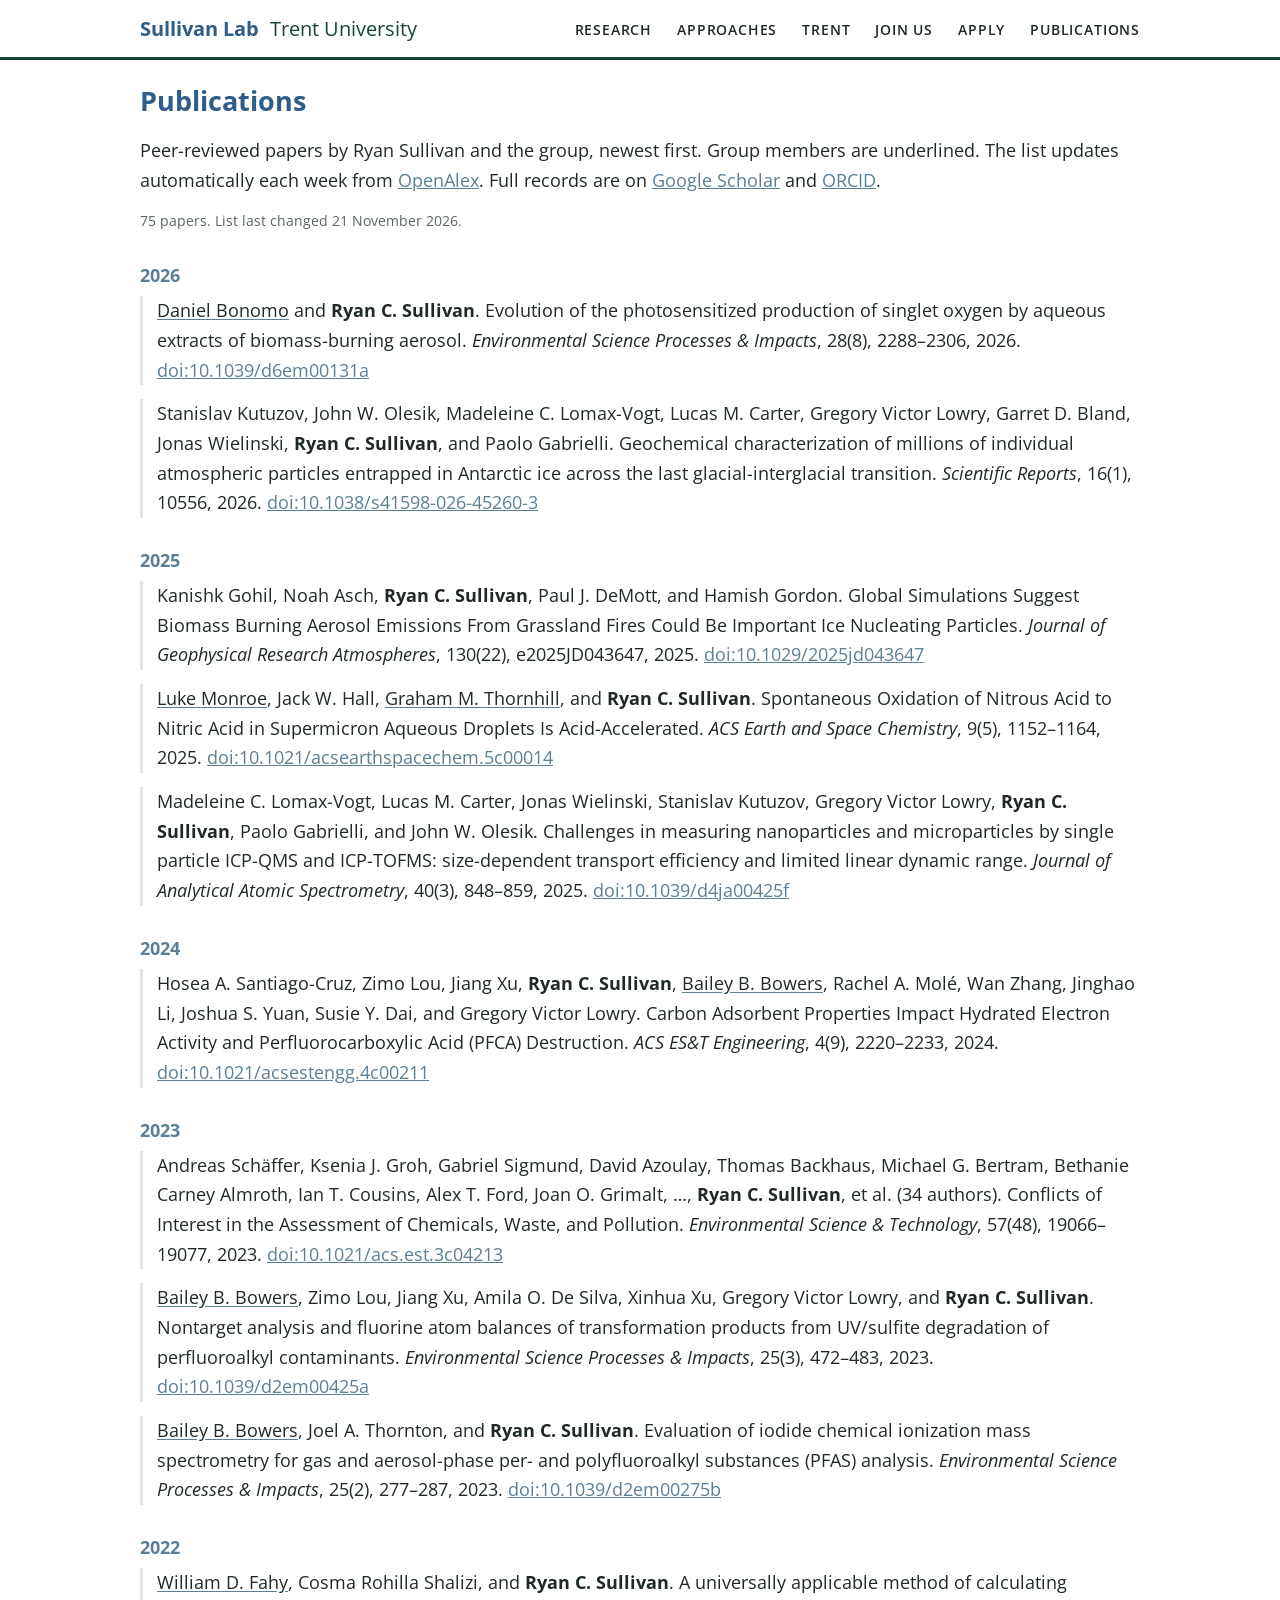
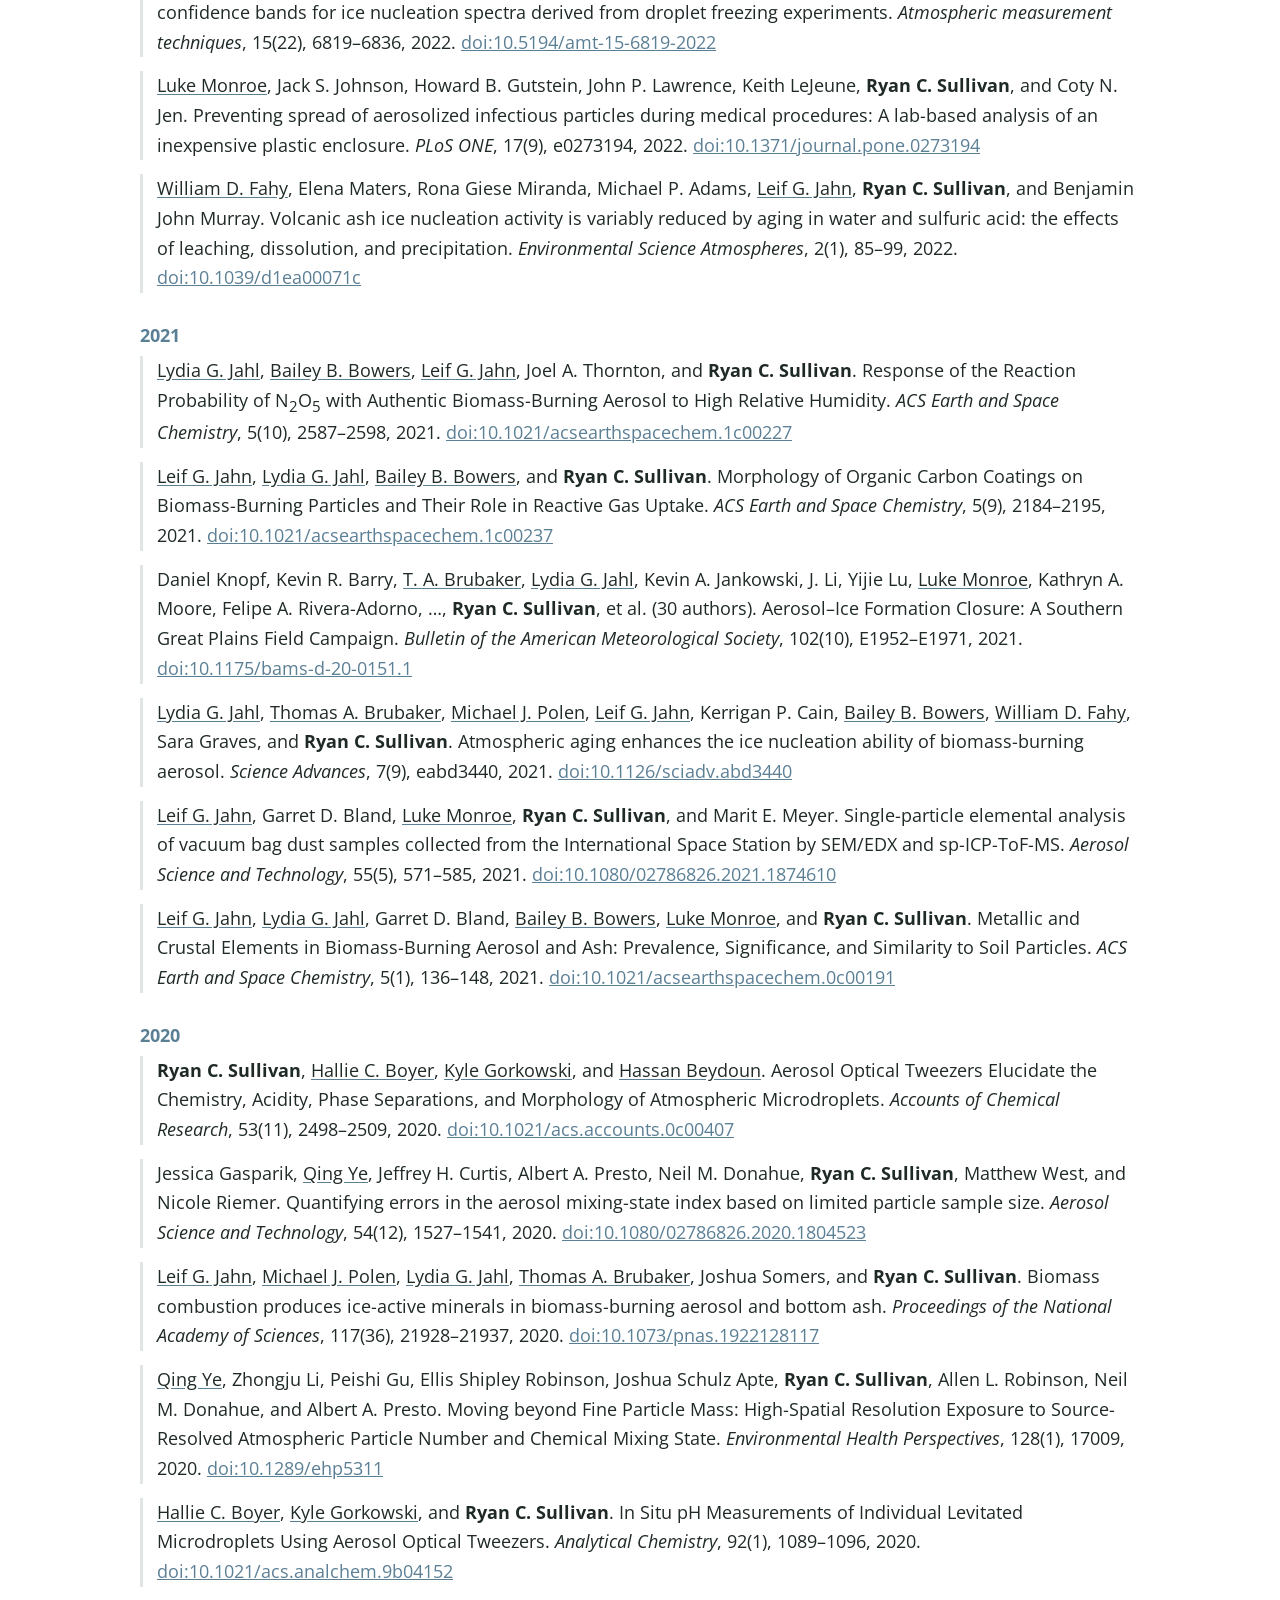
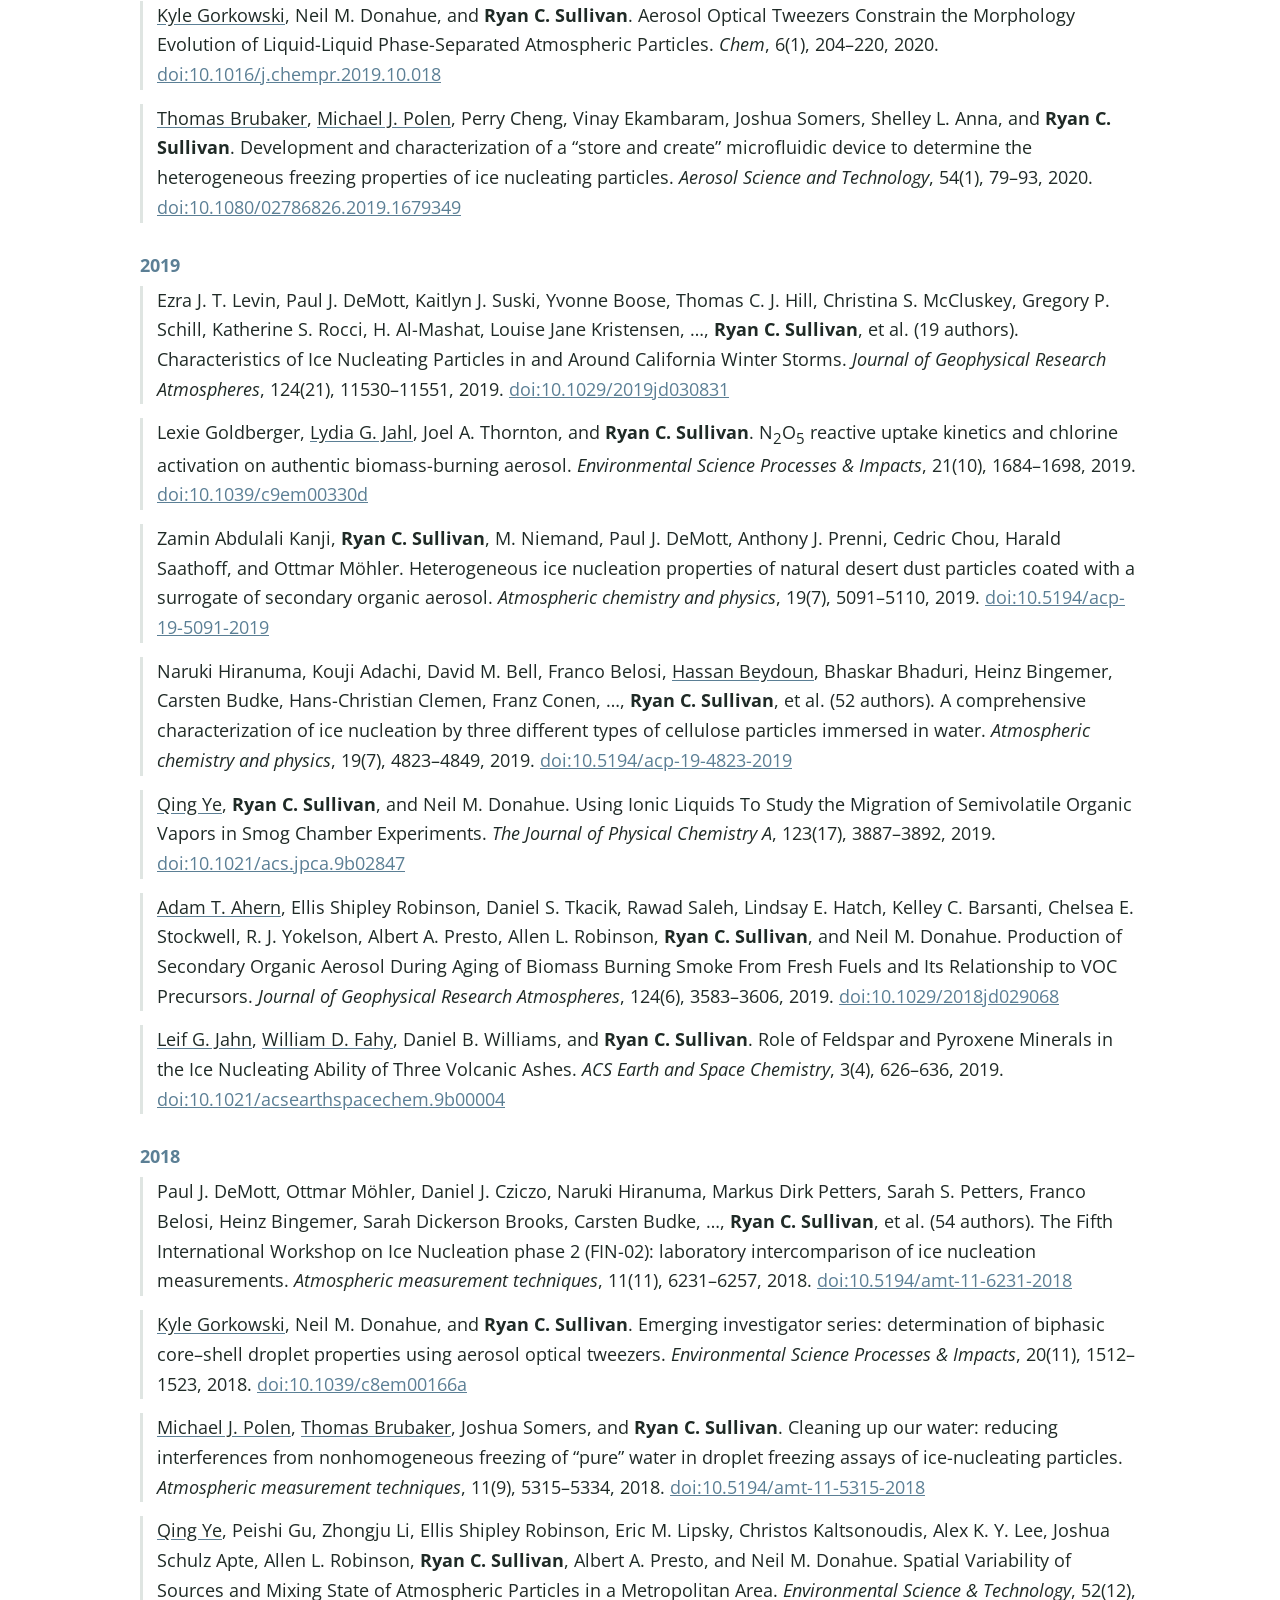
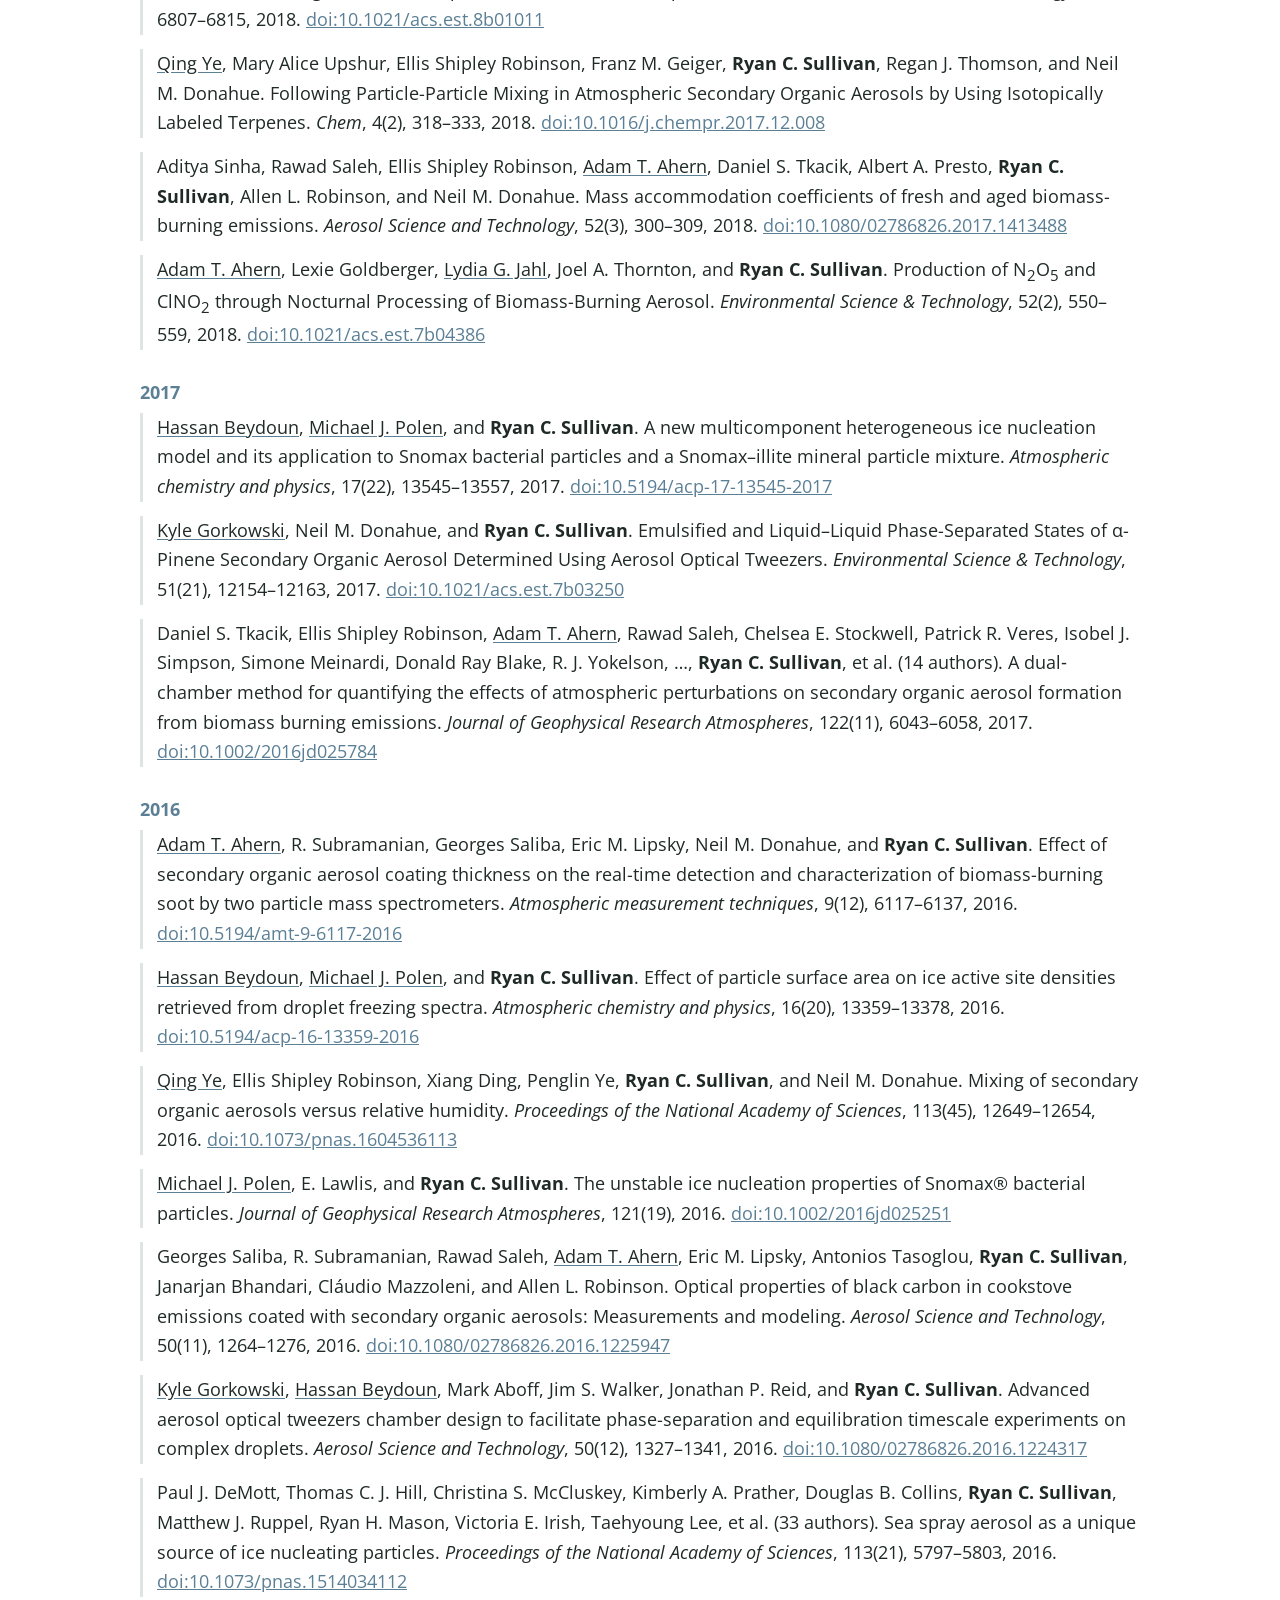
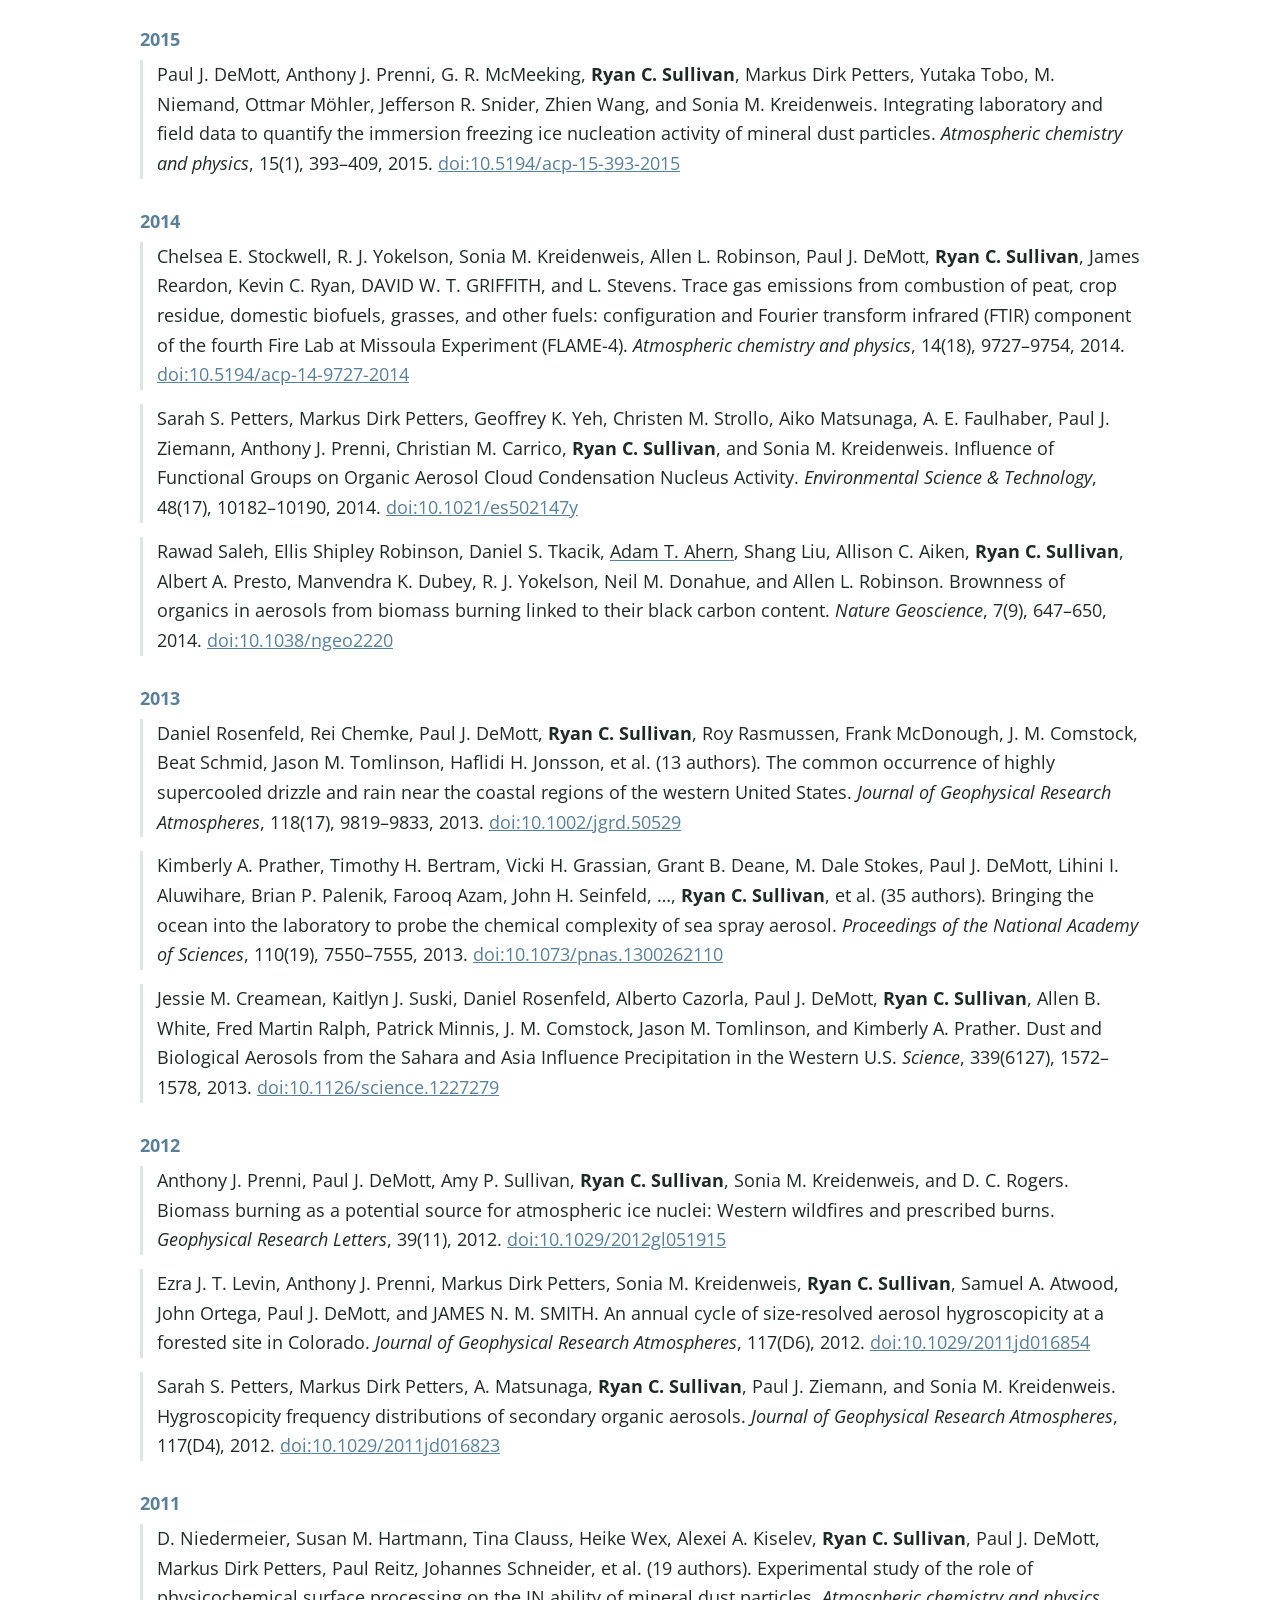
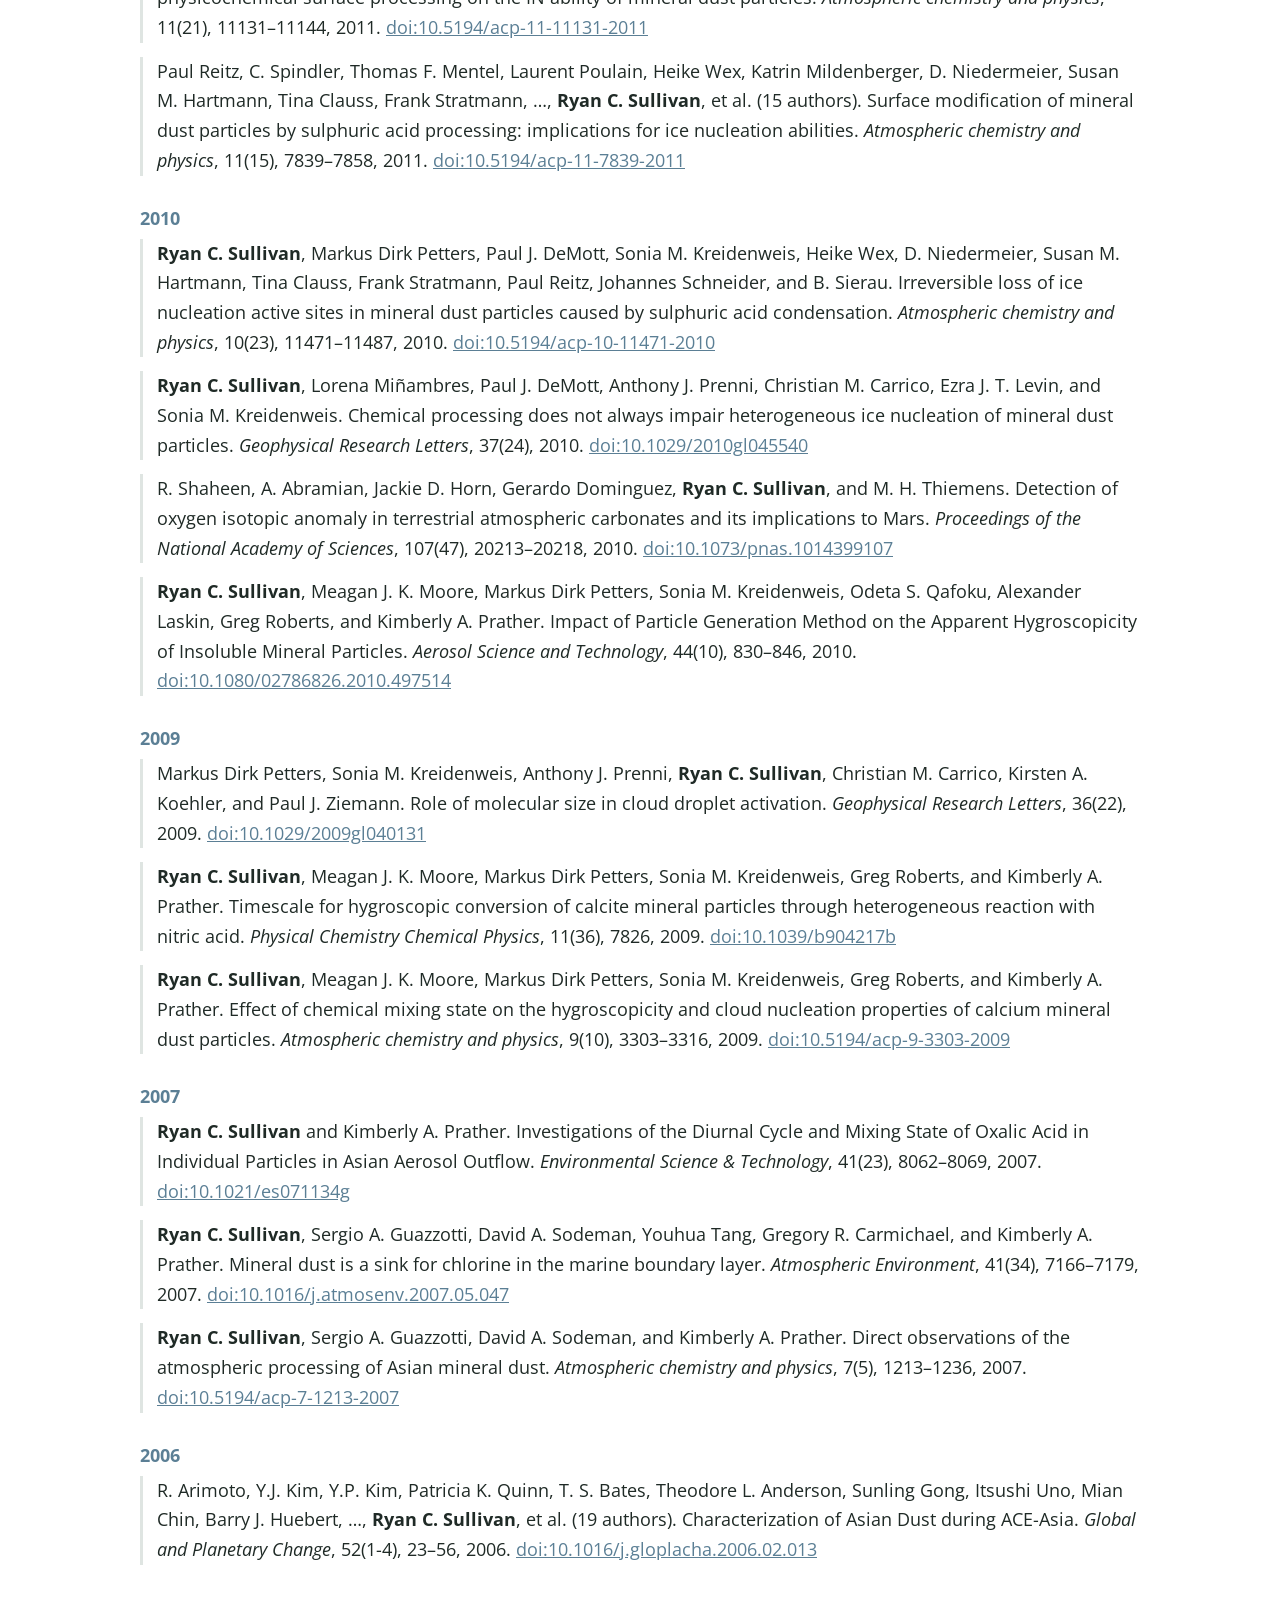
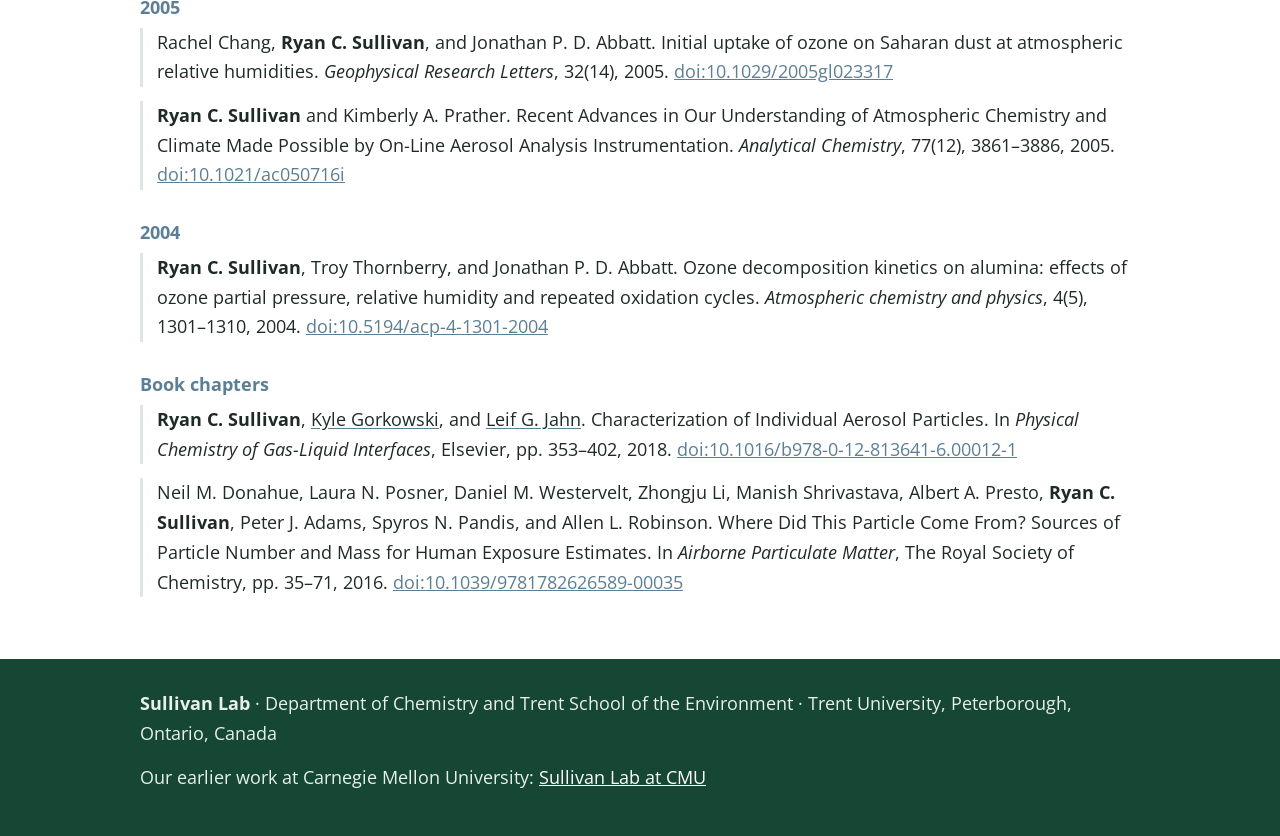
==== commit d56dad2b: "Publications page: load current stylesheet Co-Authored-By: Claude Opus 5.5 <noreply@anthropic.com> C" ====
--- a/publications.html
+++ b/publications.html
@@ -7,8 +7,8 @@
 <meta name="description" content="Publications from Ryan Sullivan and the Sullivan Lab, now at Trent University.">
 <link rel="preconnect" href="https://fonts.googleapis.com">
 <link rel="preconnect" href="https://fonts.gstatic.com" crossorigin>
-<link href="https://fonts.googleapis.com/css2?family=Open+Sans:wght@400;600;700&display=swap" rel="stylesheet">
-<link rel="stylesheet" href="css/site.css">
+<link href="https://fonts.googleapis.com/css2?family=Open+Sans:wght@400;600;700&family=Oswald:wght@500&display=swap" rel="stylesheet">
+<link rel="stylesheet" href="css/site.css?v=8">
 </head>
 <body>
 
--- a/css/site.css
+++ b/css/site.css
@@ -2,6 +2,7 @@
 :root {
   --green: #154734;   /* Trent Green */
   --blue: #5b7f95;    /* Trent Blue */
+  --heading: #2f5d8a; /* deeper blue for headings */
   --ink: #1f2a26;
   --muted: #5a6661;
   --line: #dfe5e2;
@@ -13,7 +14,7 @@
 html { scroll-behavior: smooth; }
 body {
   margin: 0;
-  font: 17px/1.65 "Open Sans", Arial, sans-serif;
+  font: 18px/1.65 "Open Sans", Arial, sans-serif;
   color: var(--ink);
   background: var(--white);
 }
@@ -22,11 +23,12 @@
 a:hover { color: var(--green); }
 
 .wrap { max-width: 1040px; margin: 0 auto; padding: 0 20px; }
-.section { padding: 56px 0; }
+.section { padding: 24px 0; }
+.section > :last-child, .section > .wrap > :last-child, .two-col > div > :last-child, .position:last-child { margin-bottom: 0; }
 .wrap.section { padding-left: 20px; padding-right: 20px; }
 .tint { background: var(--tint); }
 
-h1, h2, h3 { line-height: 1.25; color: var(--green); }
+h1, h2, h3 { line-height: 1.25; color: var(--heading); }
 h2 { font-size: 1.7rem; margin: 0 0 18px; }
 h3 { font-size: 1.15rem; margin: 0 0 8px; }
 p { margin: 0 0 14px; }
@@ -41,8 +43,8 @@
   display: flex; align-items: center; justify-content: space-between;
   flex-wrap: wrap; gap: 8px 24px; padding-top: 12px; padding-bottom: 12px;
 }
-.brand { font-weight: 700; font-size: 1.25rem; color: var(--green); text-decoration: none; }
-.brand span { font-weight: 400; color: var(--blue); margin-left: 6px; }
+.brand { font-weight: 700; font-size: 1.25rem; color: var(--heading); text-decoration: none; }
+.brand span { font-weight: 400; color: var(--green); margin-left: 6px; }
 nav a {
   margin-left: 20px; text-decoration: none; color: var(--ink);
   font-weight: 600; font-size: 0.85rem; text-transform: uppercase; letter-spacing: 0.06em;
@@ -52,14 +54,16 @@
 
 /* Hero */
 .hero { position: relative; }
-.hero img { width: 100%; height: 520px; object-fit: cover; object-position: center 60%; }
+.hero img { width: 100%; height: clamp(520px, 42vw, 760px); object-fit: cover; object-position: center 15%; }
 .hero-text {
   position: absolute; inset: 0; display: flex; align-items: flex-end;
   background: linear-gradient(to top, rgba(10, 30, 22, 0.78) 0%, rgba(10, 30, 22, 0.15) 60%, rgba(10, 30, 22, 0) 100%);
   padding-bottom: 40px;
 }
-.hero h1 { color: var(--white); font-size: 2.3rem; max-width: 760px; margin: 0 0 10px; }
-.hero p { color: var(--white); font-size: 1.1rem; max-width: 680px; }
+.hero .wrap { max-width: 1280px; }
+.hero h1 { color: var(--white); font-family: Oswald, "Open Sans", Arial, sans-serif; font-weight: 500; letter-spacing: 0.01em; line-height: 1.2; font-size: clamp(2.65rem, 3.8vw, 4rem); max-width: 1100px; margin: 0 0 10px; }
+.hero p { color: var(--white); font-size: clamp(1.21rem, 1.54vw, 1.54rem); max-width: 900px; }
+.hero h1, .hero p { text-shadow: 0 2px 8px rgba(0, 0, 0, 0.55), 0 0 2px rgba(0, 0, 0, 0.35); }
 
 .btn {
   display: inline-block; background: var(--green); color: var(--white);
@@ -77,7 +81,7 @@
   padding: 20px 22px; border-radius: 4px;
 }
 .theme p { margin: 0; }
-.lead-out { font-weight: 600; color: var(--green); }
+.lead-out { font-weight: 600; color: var(--heading); }
 
 .approaches li { margin-bottom: 8px; }
 
@@ -88,6 +92,24 @@
 
 .wide-photo img { width: 100%; max-height: 520px; object-fit: cover; }
 .wide-photo figcaption { margin-top: 8px; }
+.wide-photo video { width: 100%; max-height: 520px; aspect-ratio: 16 / 9; object-fit: cover; display: block; background: #1f2a26; }
+
+/* Read more links */
+.read-more-title { margin-top: 30px; }
+.read-more { padding-left: 20px; margin: 0; }
+.read-more li { margin-bottom: 6px; }
+.read-more span { color: var(--muted); font-size: 0.9rem; }
+
+/* Photo pair and videos */
+.pair { margin: 34px 0 0; }
+.pair-row { display: flex; flex-wrap: wrap; gap: 16px; }
+.pair-img { flex: 1 1 300px; aspect-ratio: 3 / 2; overflow: hidden; border-radius: 4px; }
+.pair-img img { width: 100%; height: 100%; object-fit: cover; }
+.pair-img.wqc img { transform: scale(1.22); transform-origin: 50% 40%; }
+.videos-title { margin-top: 34px; }
+.videos { display: grid; grid-template-columns: repeat(2, 1fr); gap: 16px; }
+.video { aspect-ratio: 16 / 9; }
+.video iframe { width: 100%; height: 100%; border: 0; border-radius: 4px; }
 
 /* Positions */
 .position {
@@ -101,18 +123,18 @@
 .todo { background: #fff1a8; color: #5c4a00; padding: 0 4px; }
 
 /* Footer */
-.site-footer { background: var(--green); color: #e8f0ec; padding: 30px 0; margin-top: 40px; }
+.site-footer { background: var(--green); color: #e8f0ec; padding: 30px 0; margin-top: 24px; }
 .site-footer a { color: #ffffff; }
 .site-footer .small { color: #c4d6cd; }
 
 /* Phones */
 @media (max-width: 720px) {
-  body { font-size: 16px; }
+  body { font-size: 17px; }
   nav a { margin-left: 0; margin-right: 14px; font-size: 0.78rem; }
   .hero img { height: 420px; }
-  .hero h1 { font-size: 1.6rem; }
-  .themes, .two-col { grid-template-columns: 1fr; }
-  .section { padding: 40px 0; }
+  .hero h1 { font-size: 1.85rem; }
+  .themes, .two-col, .videos { grid-template-columns: 1fr; }
+  .section { padding: 20px 0; }
 }
 
 /* Publications */
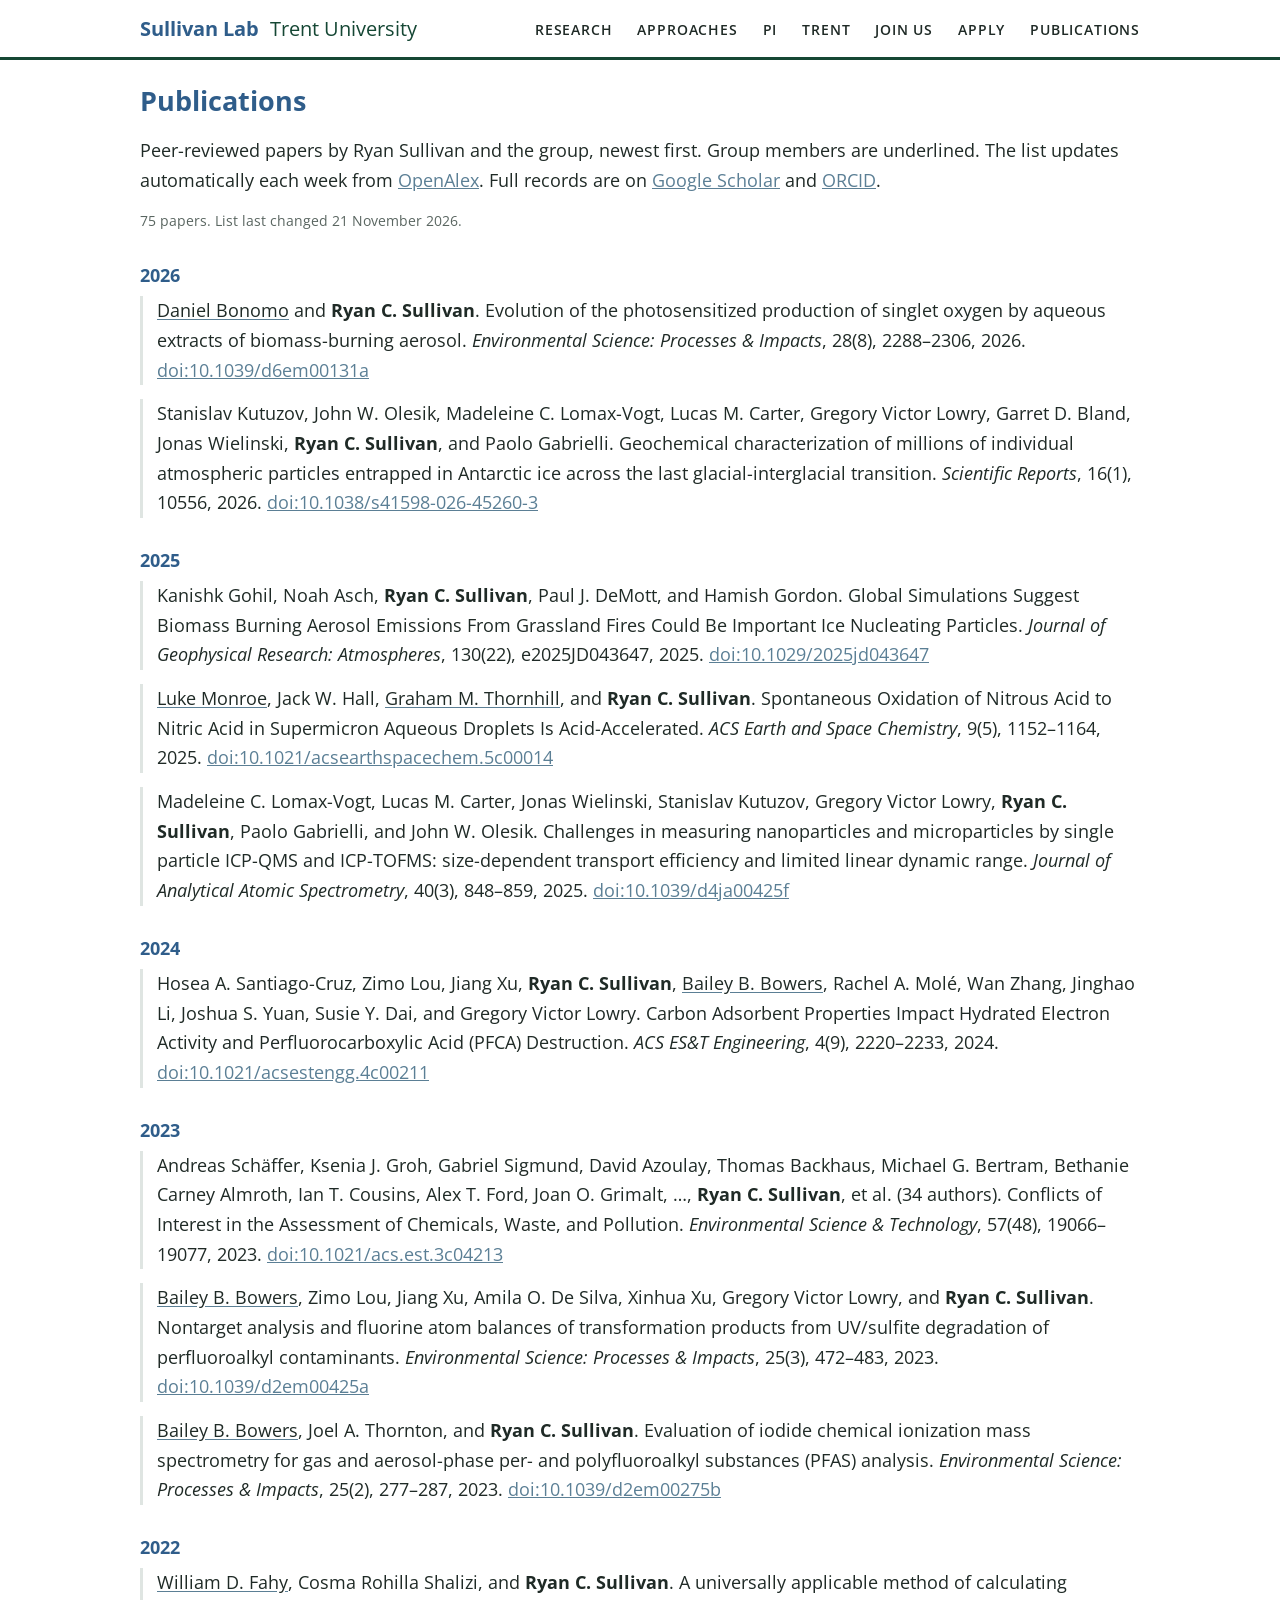
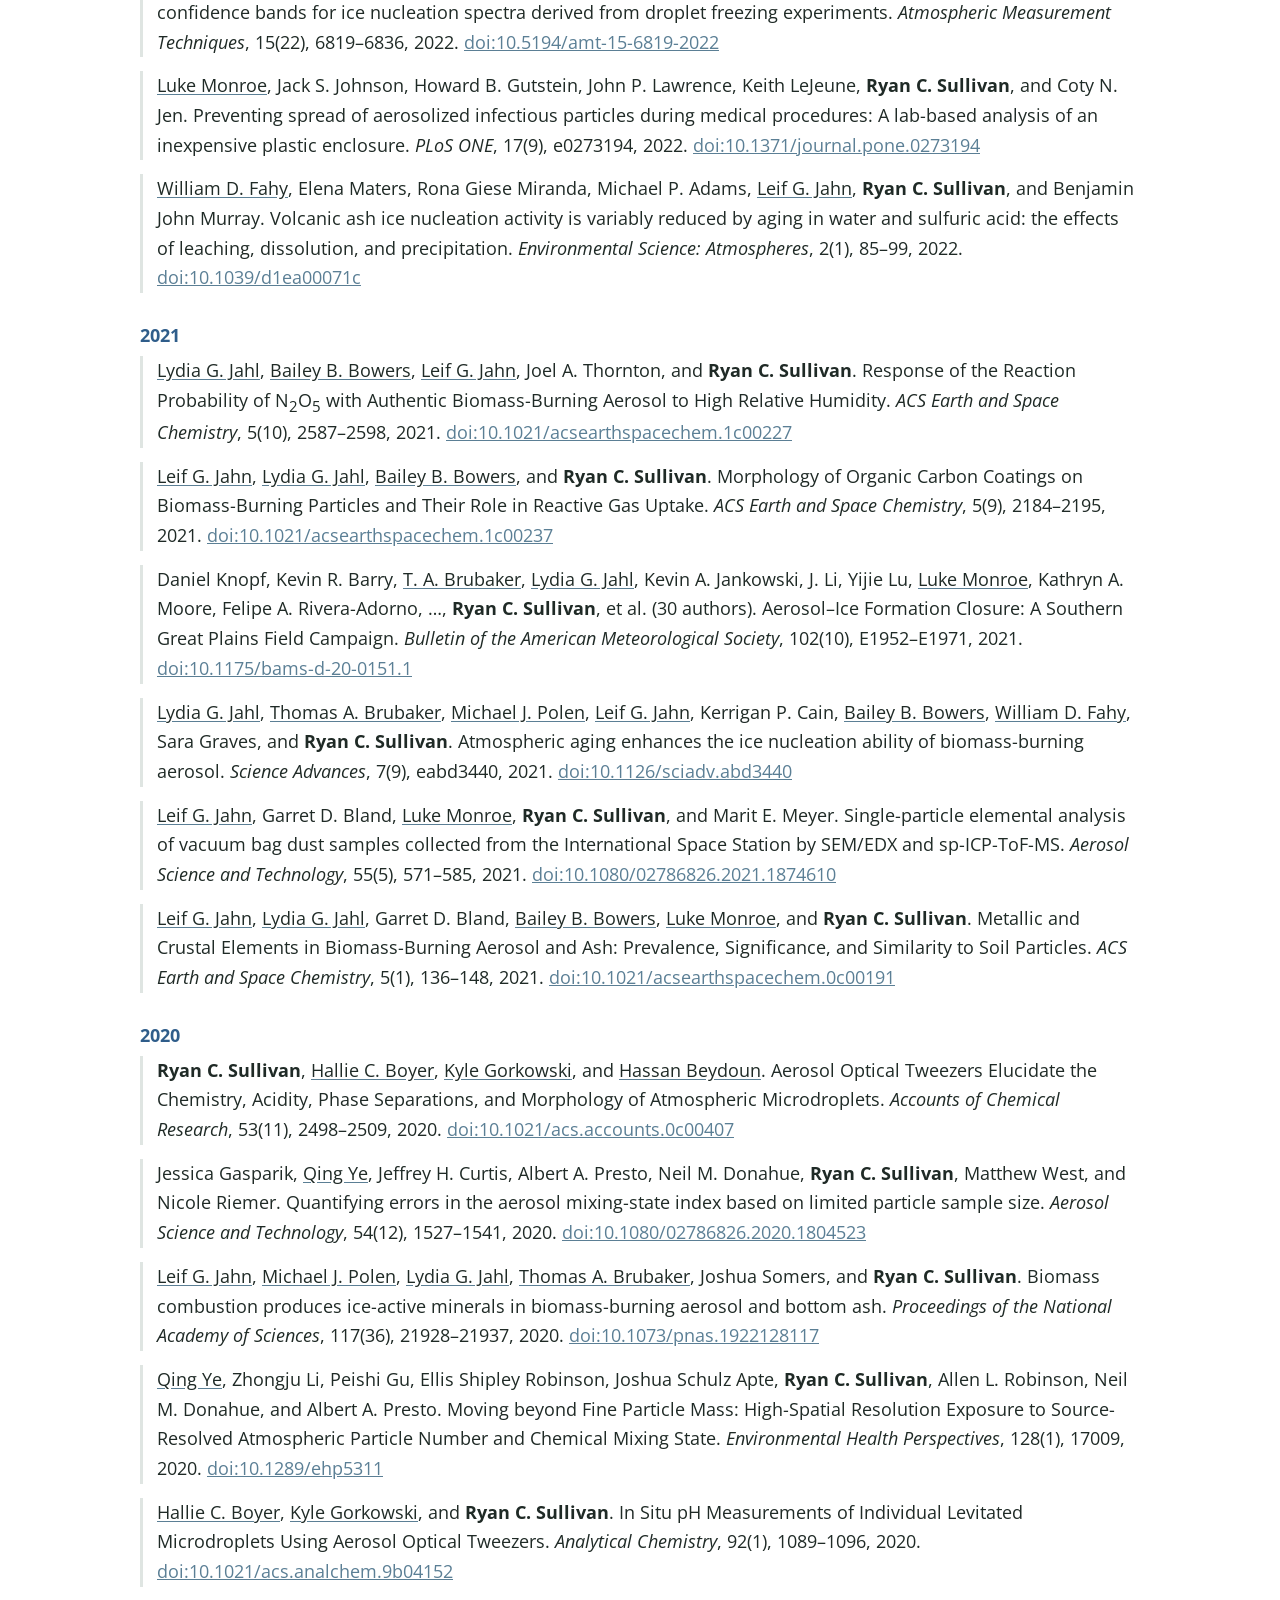
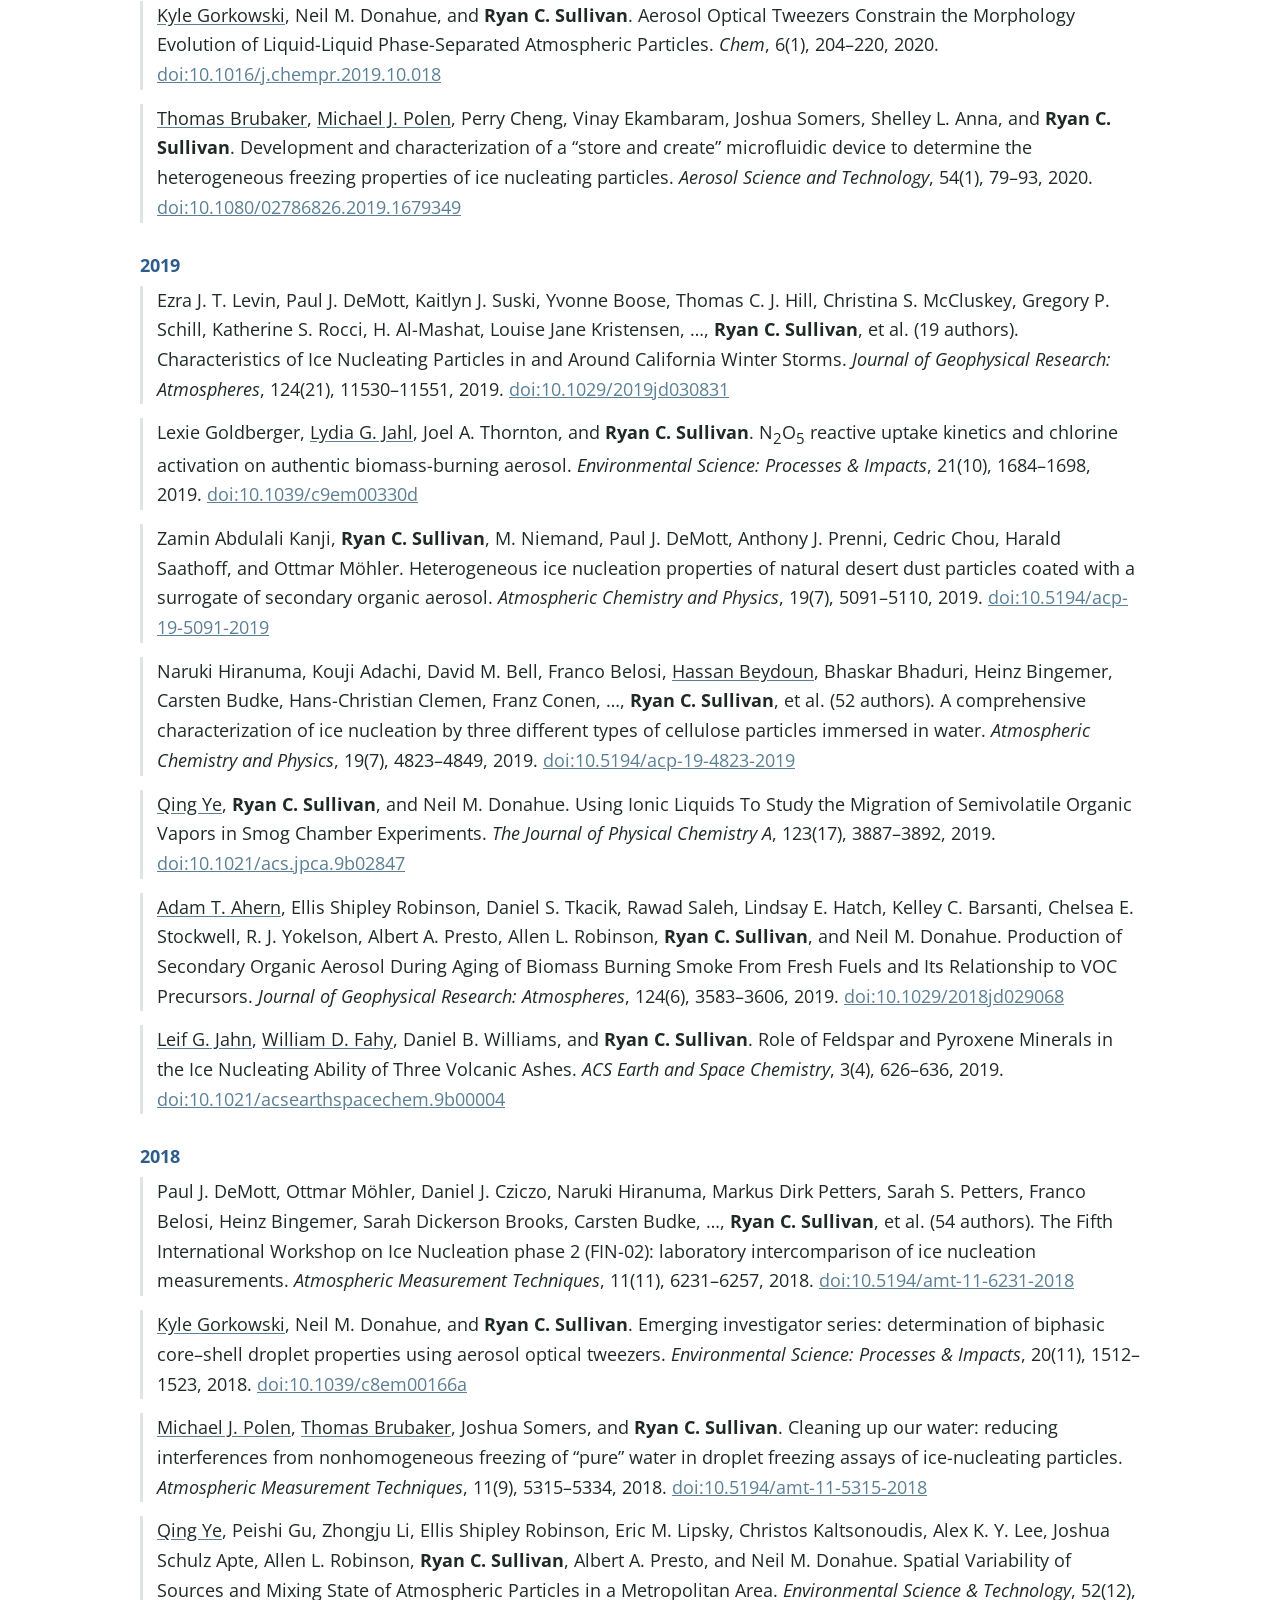
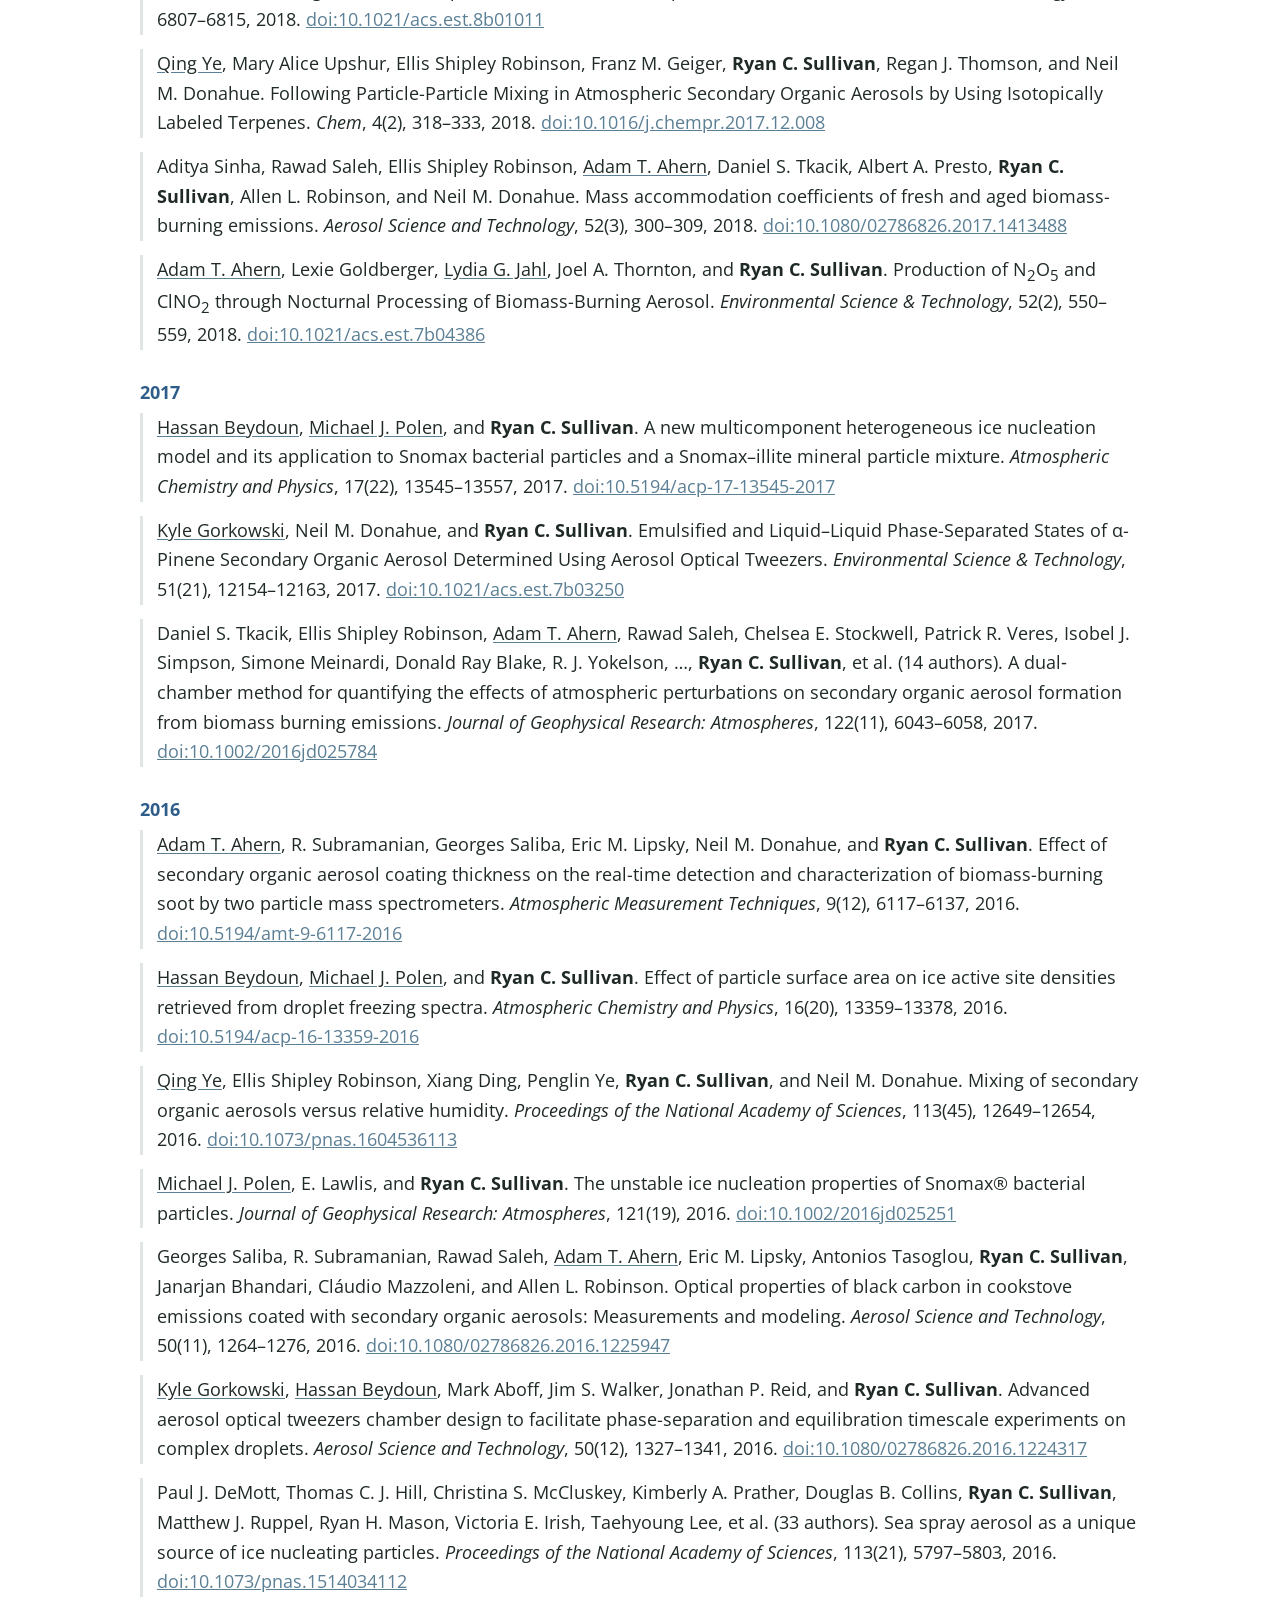
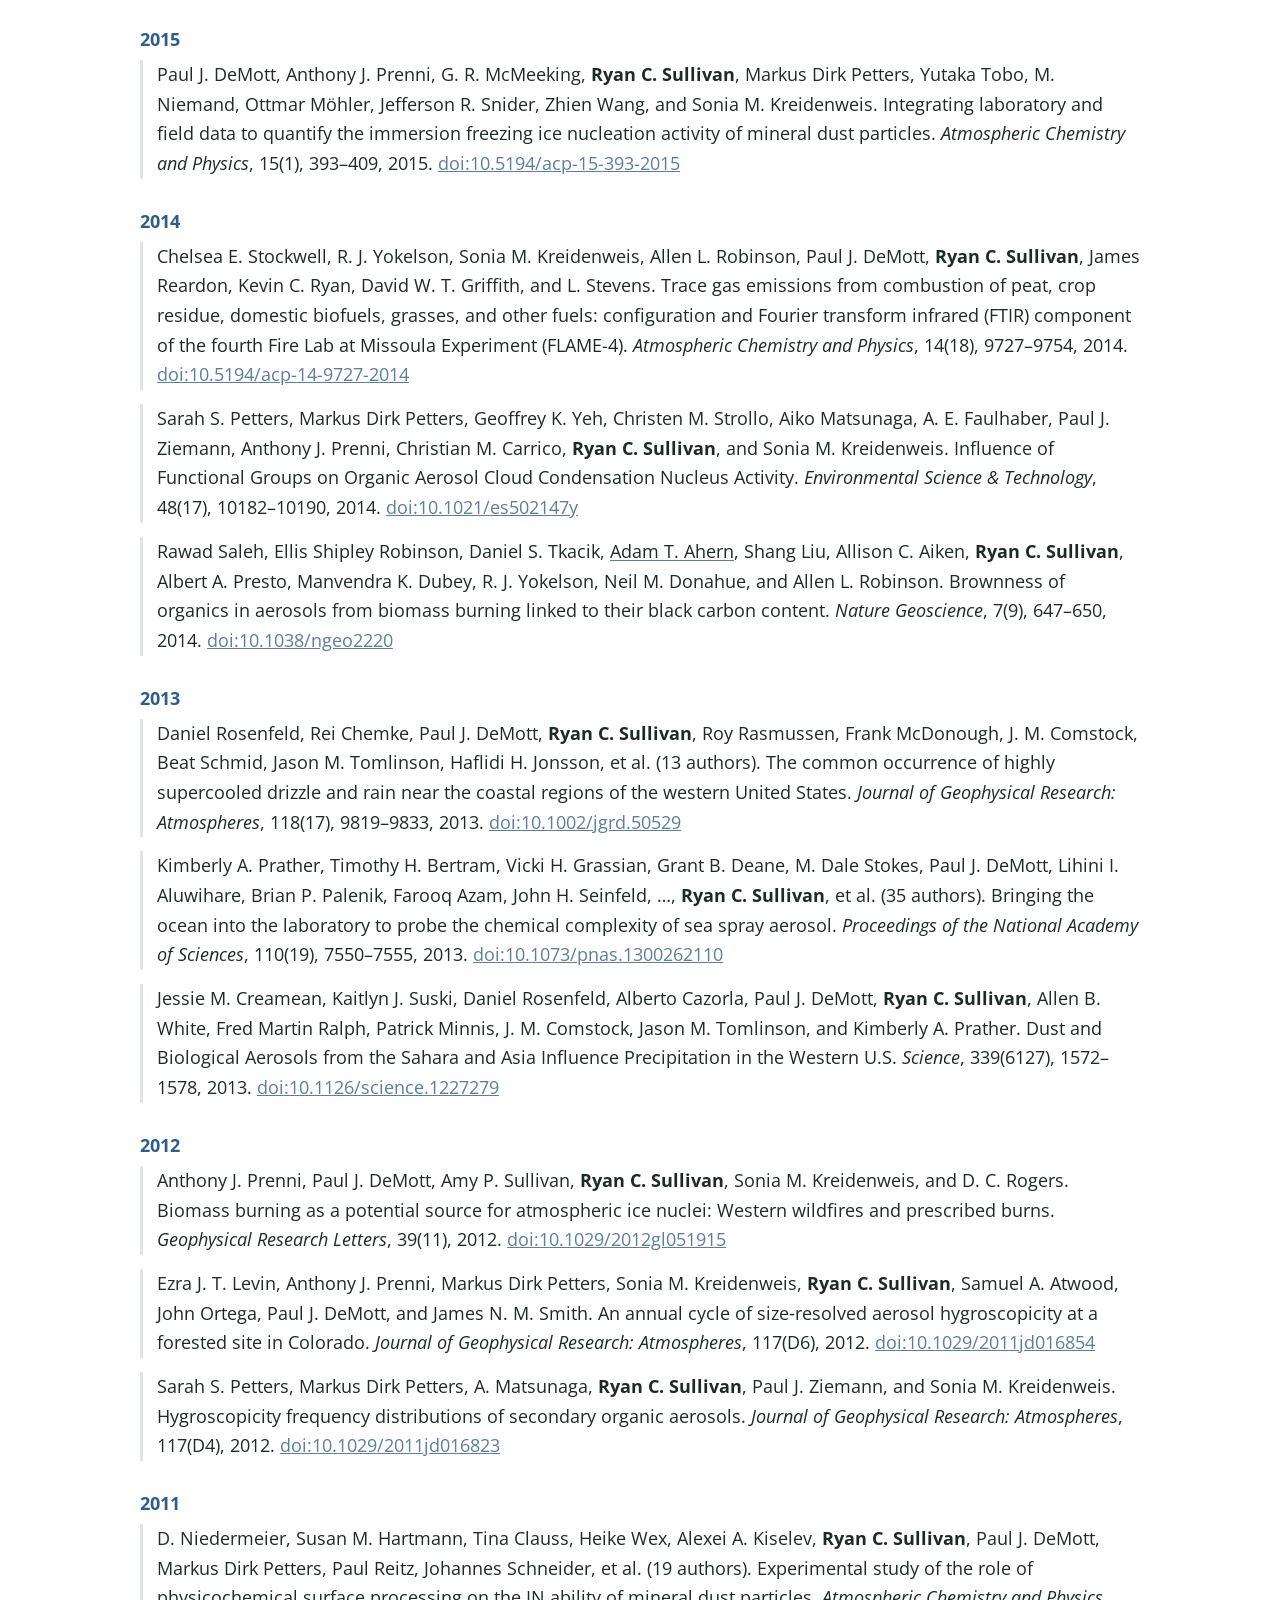
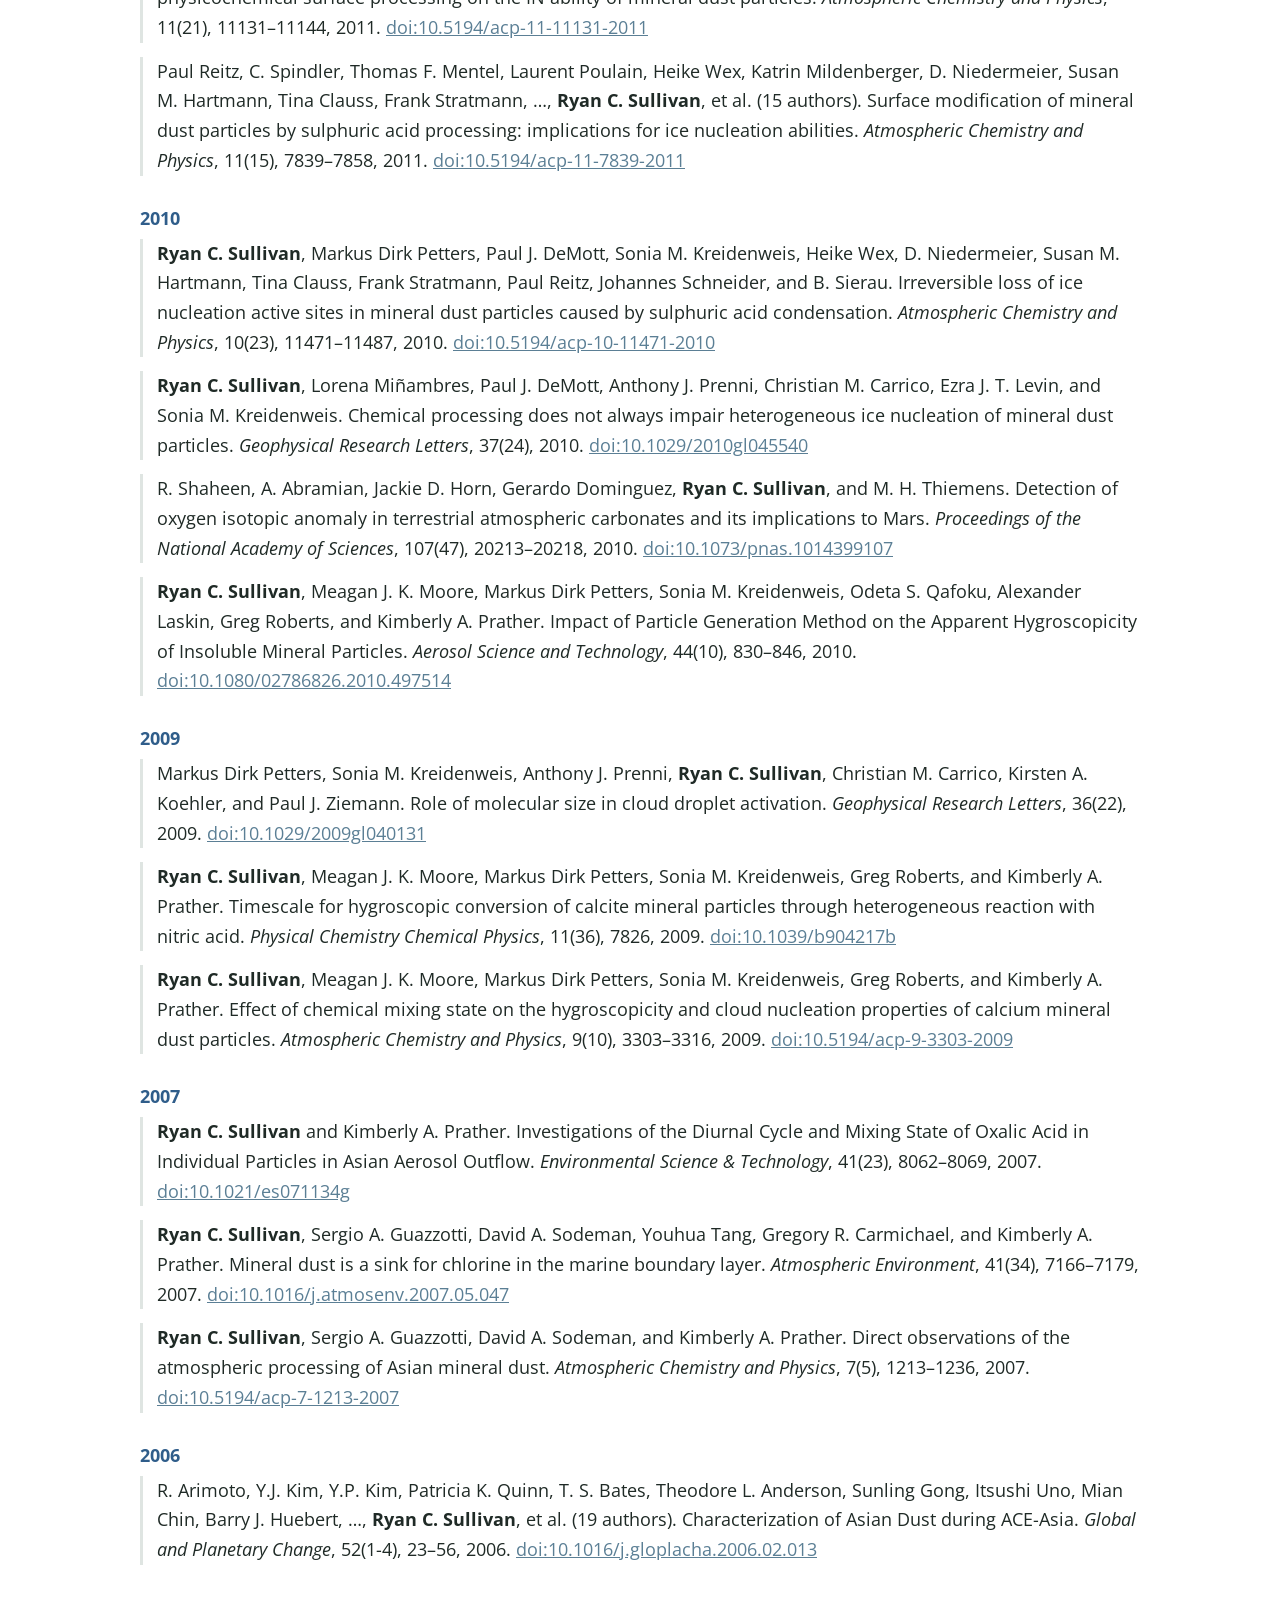
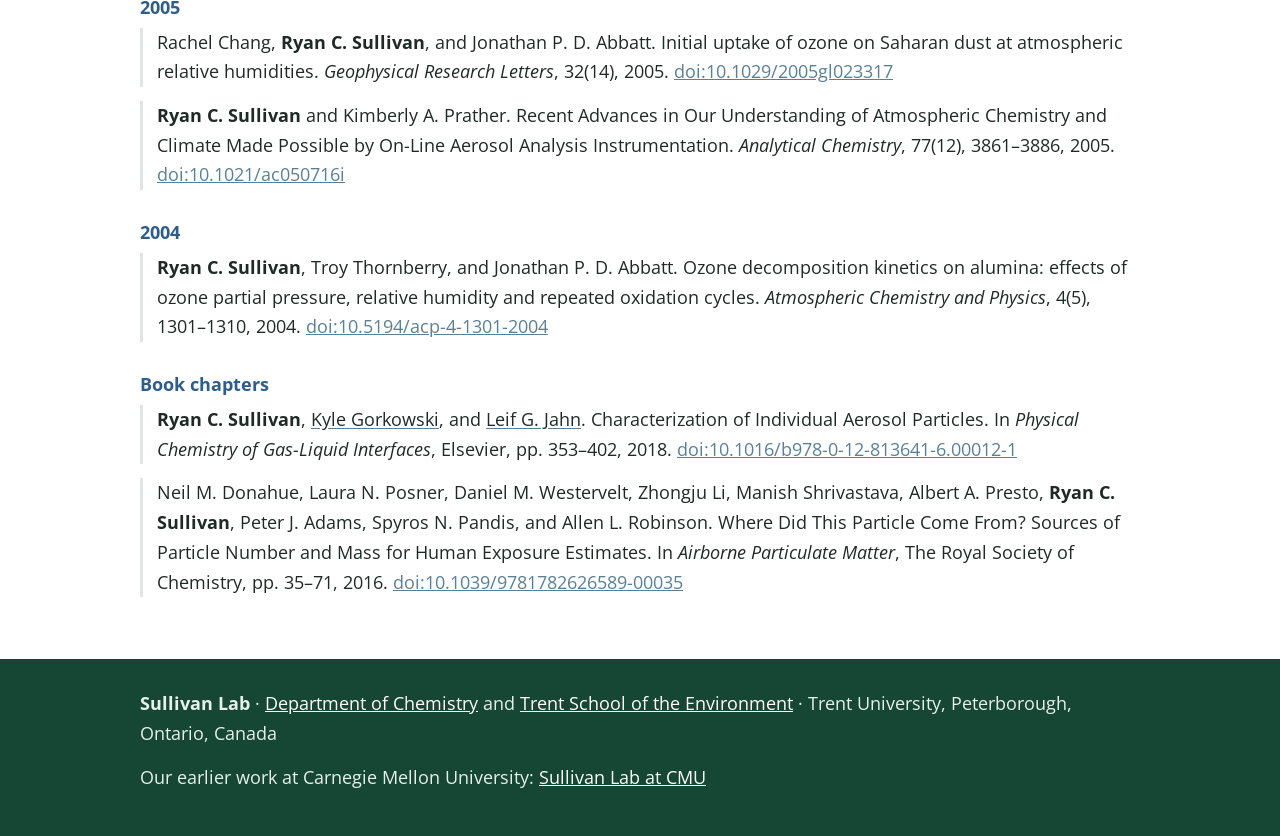
==== commit 06c75b53: "Publications: correct journal and author names, PI nav link, department links, tab icon Co-Authored-" ====
--- a/publications.html
+++ b/publications.html
@@ -8,7 +8,8 @@
 <link rel="preconnect" href="https://fonts.googleapis.com">
 <link rel="preconnect" href="https://fonts.gstatic.com" crossorigin>
 <link href="https://fonts.googleapis.com/css2?family=Open+Sans:wght@400;600;700&family=Oswald:wght@500&display=swap" rel="stylesheet">
-<link rel="stylesheet" href="css/site.css?v=8">
+<link rel="stylesheet" href="css/site.css?v=9">
+<link rel="icon" type="image/svg+xml" href="images/favicon.svg">
 </head>
 <body>
 
@@ -18,6 +19,7 @@
     <nav aria-label="Main">
       <a href="index.html#research">Research</a>
       <a href="index.html#approaches">Approaches</a>
+      <a href="index.html#pi">PI</a>
       <a href="index.html#trent">Trent</a>
       <a href="index.html#join">Join us</a>
       <a href="index.html#apply">Apply</a>
@@ -35,12 +37,12 @@
 <p class="pub-updated">75 papers. List last changed 21 November 2026.</p>
 <h3 class="pub-year">2026</h3>
 <ol class="pubs">
-<li><u>Daniel Bonomo</u> and <strong>Ryan C. Sullivan</strong>. Evolution of the photosensitized production of singlet oxygen by aqueous extracts of biomass-burning aerosol. <em>Environmental Science Processes &amp; Impacts</em>, 28(8), 2288&ndash;2306, 2026. <a href="https://doi.org/10.1039/d6em00131a">doi:10.1039/d6em00131a</a></li>
+<li><u>Daniel Bonomo</u> and <strong>Ryan C. Sullivan</strong>. Evolution of the photosensitized production of singlet oxygen by aqueous extracts of biomass-burning aerosol. <em>Environmental Science: Processes &amp; Impacts</em>, 28(8), 2288&ndash;2306, 2026. <a href="https://doi.org/10.1039/d6em00131a">doi:10.1039/d6em00131a</a></li>
 <li>Stanislav Kutuzov, John W. Olesik, Madeleine C. Lomax-Vogt, Lucas M. Carter, Gregory Victor Lowry, Garret D. Bland, Jonas Wielinski, <strong>Ryan C. Sullivan</strong>, and Paolo Gabrielli. Geochemical characterization of millions of individual atmospheric particles entrapped in Antarctic ice across the last glacial-interglacial transition. <em>Scientific Reports</em>, 16(1), 10556, 2026. <a href="https://doi.org/10.1038/s41598-026-45260-3">doi:10.1038/s41598-026-45260-3</a></li>
 </ol>
 <h3 class="pub-year">2025</h3>
 <ol class="pubs">
-<li>Kanishk Gohil, Noah Asch, <strong>Ryan C. Sullivan</strong>, Paul J. DeMott, and Hamish Gordon. Global Simulations Suggest Biomass Burning Aerosol Emissions From Grassland Fires Could Be Important Ice Nucleating Particles. <em>Journal of Geophysical Research Atmospheres</em>, 130(22), e2025JD043647, 2025. <a href="https://doi.org/10.1029/2025jd043647">doi:10.1029/2025jd043647</a></li>
+<li>Kanishk Gohil, Noah Asch, <strong>Ryan C. Sullivan</strong>, Paul J. DeMott, and Hamish Gordon. Global Simulations Suggest Biomass Burning Aerosol Emissions From Grassland Fires Could Be Important Ice Nucleating Particles. <em>Journal of Geophysical Research: Atmospheres</em>, 130(22), e2025JD043647, 2025. <a href="https://doi.org/10.1029/2025jd043647">doi:10.1029/2025jd043647</a></li>
 <li><u>Luke Monroe</u>, Jack W. Hall, <u>Graham M. Thornhill</u>, and <strong>Ryan C. Sullivan</strong>. Spontaneous Oxidation of Nitrous Acid to Nitric Acid in Supermicron Aqueous Droplets Is Acid-Accelerated. <em>ACS Earth and Space Chemistry</em>, 9(5), 1152&ndash;1164, 2025. <a href="https://doi.org/10.1021/acsearthspacechem.5c00014">doi:10.1021/acsearthspacechem.5c00014</a></li>
 <li>Madeleine C. Lomax-Vogt, Lucas M. Carter, Jonas Wielinski, Stanislav Kutuzov, Gregory Victor Lowry, <strong>Ryan C. Sullivan</strong>, Paolo Gabrielli, and John W. Olesik. Challenges in measuring nanoparticles and microparticles by single particle ICP-QMS and ICP-TOFMS: size-dependent transport efficiency and limited linear dynamic range. <em>Journal of Analytical Atomic Spectrometry</em>, 40(3), 848&ndash;859, 2025. <a href="https://doi.org/10.1039/d4ja00425f">doi:10.1039/d4ja00425f</a></li>
 </ol>
@@ -51,14 +53,14 @@
 <h3 class="pub-year">2023</h3>
 <ol class="pubs">
 <li>Andreas Schäffer, Ksenia J. Groh, Gabriel Sigmund, David Azoulay, Thomas Backhaus, Michael G. Bertram, Bethanie Carney Almroth, Ian T. Cousins, Alex T. Ford, Joan O. Grimalt, &hellip;, <strong>Ryan C. Sullivan</strong>, et al. (34 authors). Conflicts of Interest in the Assessment of Chemicals, Waste, and Pollution. <em>Environmental Science &amp; Technology</em>, 57(48), 19066&ndash;19077, 2023. <a href="https://doi.org/10.1021/acs.est.3c04213">doi:10.1021/acs.est.3c04213</a></li>
-<li><u>Bailey B. Bowers</u>, Zimo Lou, Jiang Xu, Amila O. De Silva, Xinhua Xu, Gregory Victor Lowry, and <strong>Ryan C. Sullivan</strong>. Nontarget analysis and fluorine atom balances of transformation products from UV/sulfite degradation of perfluoroalkyl contaminants. <em>Environmental Science Processes &amp; Impacts</em>, 25(3), 472&ndash;483, 2023. <a href="https://doi.org/10.1039/d2em00425a">doi:10.1039/d2em00425a</a></li>
-<li><u>Bailey B. Bowers</u>, Joel A. Thornton, and <strong>Ryan C. Sullivan</strong>. Evaluation of iodide chemical ionization mass spectrometry for gas and aerosol-phase per- and polyfluoroalkyl substances (PFAS) analysis. <em>Environmental Science Processes &amp; Impacts</em>, 25(2), 277&ndash;287, 2023. <a href="https://doi.org/10.1039/d2em00275b">doi:10.1039/d2em00275b</a></li>
+<li><u>Bailey B. Bowers</u>, Zimo Lou, Jiang Xu, Amila O. De Silva, Xinhua Xu, Gregory Victor Lowry, and <strong>Ryan C. Sullivan</strong>. Nontarget analysis and fluorine atom balances of transformation products from UV/sulfite degradation of perfluoroalkyl contaminants. <em>Environmental Science: Processes &amp; Impacts</em>, 25(3), 472&ndash;483, 2023. <a href="https://doi.org/10.1039/d2em00425a">doi:10.1039/d2em00425a</a></li>
+<li><u>Bailey B. Bowers</u>, Joel A. Thornton, and <strong>Ryan C. Sullivan</strong>. Evaluation of iodide chemical ionization mass spectrometry for gas and aerosol-phase per- and polyfluoroalkyl substances (PFAS) analysis. <em>Environmental Science: Processes &amp; Impacts</em>, 25(2), 277&ndash;287, 2023. <a href="https://doi.org/10.1039/d2em00275b">doi:10.1039/d2em00275b</a></li>
 </ol>
 <h3 class="pub-year">2022</h3>
 <ol class="pubs">
-<li><u>William D. Fahy</u>, Cosma Rohilla Shalizi, and <strong>Ryan C. Sullivan</strong>. A universally applicable method of calculating confidence bands for ice nucleation spectra derived from droplet freezing experiments. <em>Atmospheric measurement techniques</em>, 15(22), 6819&ndash;6836, 2022. <a href="https://doi.org/10.5194/amt-15-6819-2022">doi:10.5194/amt-15-6819-2022</a></li>
+<li><u>William D. Fahy</u>, Cosma Rohilla Shalizi, and <strong>Ryan C. Sullivan</strong>. A universally applicable method of calculating confidence bands for ice nucleation spectra derived from droplet freezing experiments. <em>Atmospheric Measurement Techniques</em>, 15(22), 6819&ndash;6836, 2022. <a href="https://doi.org/10.5194/amt-15-6819-2022">doi:10.5194/amt-15-6819-2022</a></li>
 <li><u>Luke Monroe</u>, Jack S. Johnson, Howard B. Gutstein, John P. Lawrence, Keith LeJeune, <strong>Ryan C. Sullivan</strong>, and Coty N. Jen. Preventing spread of aerosolized infectious particles during medical procedures: A lab-based analysis of an inexpensive plastic enclosure. <em>PLoS ONE</em>, 17(9), e0273194, 2022. <a href="https://doi.org/10.1371/journal.pone.0273194">doi:10.1371/journal.pone.0273194</a></li>
-<li><u>William D. Fahy</u>, Elena Maters, Rona Giese Miranda, Michael P. Adams, <u>Leif G. Jahn</u>, <strong>Ryan C. Sullivan</strong>, and Benjamin John Murray. Volcanic ash ice nucleation activity is variably reduced by aging in water and sulfuric acid: the effects of leaching, dissolution, and precipitation. <em>Environmental Science Atmospheres</em>, 2(1), 85&ndash;99, 2022. <a href="https://doi.org/10.1039/d1ea00071c">doi:10.1039/d1ea00071c</a></li>
+<li><u>William D. Fahy</u>, Elena Maters, Rona Giese Miranda, Michael P. Adams, <u>Leif G. Jahn</u>, <strong>Ryan C. Sullivan</strong>, and Benjamin John Murray. Volcanic ash ice nucleation activity is variably reduced by aging in water and sulfuric acid: the effects of leaching, dissolution, and precipitation. <em>Environmental Science: Atmospheres</em>, 2(1), 85&ndash;99, 2022. <a href="https://doi.org/10.1039/d1ea00071c">doi:10.1039/d1ea00071c</a></li>
 </ol>
 <h3 class="pub-year">2021</h3>
 <ol class="pubs">
@@ -81,19 +83,19 @@
 </ol>
 <h3 class="pub-year">2019</h3>
 <ol class="pubs">
-<li>Ezra J. T. Levin, Paul J. DeMott, Kaitlyn J. Suski, Yvonne Boose, Thomas C. J. Hill, Christina S. McCluskey, Gregory P. Schill, Katherine S. Rocci, H. Al-Mashat, Louise Jane Kristensen, &hellip;, <strong>Ryan C. Sullivan</strong>, et al. (19 authors). Characteristics of Ice Nucleating Particles in and Around California Winter Storms. <em>Journal of Geophysical Research Atmospheres</em>, 124(21), 11530&ndash;11551, 2019. <a href="https://doi.org/10.1029/2019jd030831">doi:10.1029/2019jd030831</a></li>
-<li>Lexie Goldberger, <u>Lydia G. Jahl</u>, Joel A. Thornton, and <strong>Ryan C. Sullivan</strong>. N<sub>2</sub>O<sub>5</sub> reactive uptake kinetics and chlorine activation on authentic biomass-burning aerosol. <em>Environmental Science Processes &amp; Impacts</em>, 21(10), 1684&ndash;1698, 2019. <a href="https://doi.org/10.1039/c9em00330d">doi:10.1039/c9em00330d</a></li>
-<li>Zamin Abdulali Kanji, <strong>Ryan C. Sullivan</strong>, M. Niemand, Paul J. DeMott, Anthony J. Prenni, Cedric Chou, Harald Saathoff, and Ottmar Möhler. Heterogeneous ice nucleation properties of natural desert dust particles coated with a surrogate of secondary organic aerosol. <em>Atmospheric chemistry and physics</em>, 19(7), 5091&ndash;5110, 2019. <a href="https://doi.org/10.5194/acp-19-5091-2019">doi:10.5194/acp-19-5091-2019</a></li>
-<li>Naruki Hiranuma, Kouji Adachi, David M. Bell, Franco Belosi, <u>Hassan Beydoun</u>, Bhaskar Bhaduri, Heinz Bingemer, Carsten Budke, Hans-Christian Clemen, Franz Conen, &hellip;, <strong>Ryan C. Sullivan</strong>, et al. (52 authors). A comprehensive characterization of ice nucleation by three different types of cellulose particles immersed in water. <em>Atmospheric chemistry and physics</em>, 19(7), 4823&ndash;4849, 2019. <a href="https://doi.org/10.5194/acp-19-4823-2019">doi:10.5194/acp-19-4823-2019</a></li>
+<li>Ezra J. T. Levin, Paul J. DeMott, Kaitlyn J. Suski, Yvonne Boose, Thomas C. J. Hill, Christina S. McCluskey, Gregory P. Schill, Katherine S. Rocci, H. Al-Mashat, Louise Jane Kristensen, &hellip;, <strong>Ryan C. Sullivan</strong>, et al. (19 authors). Characteristics of Ice Nucleating Particles in and Around California Winter Storms. <em>Journal of Geophysical Research: Atmospheres</em>, 124(21), 11530&ndash;11551, 2019. <a href="https://doi.org/10.1029/2019jd030831">doi:10.1029/2019jd030831</a></li>
+<li>Lexie Goldberger, <u>Lydia G. Jahl</u>, Joel A. Thornton, and <strong>Ryan C. Sullivan</strong>. N<sub>2</sub>O<sub>5</sub> reactive uptake kinetics and chlorine activation on authentic biomass-burning aerosol. <em>Environmental Science: Processes &amp; Impacts</em>, 21(10), 1684&ndash;1698, 2019. <a href="https://doi.org/10.1039/c9em00330d">doi:10.1039/c9em00330d</a></li>
+<li>Zamin Abdulali Kanji, <strong>Ryan C. Sullivan</strong>, M. Niemand, Paul J. DeMott, Anthony J. Prenni, Cedric Chou, Harald Saathoff, and Ottmar Möhler. Heterogeneous ice nucleation properties of natural desert dust particles coated with a surrogate of secondary organic aerosol. <em>Atmospheric Chemistry and Physics</em>, 19(7), 5091&ndash;5110, 2019. <a href="https://doi.org/10.5194/acp-19-5091-2019">doi:10.5194/acp-19-5091-2019</a></li>
+<li>Naruki Hiranuma, Kouji Adachi, David M. Bell, Franco Belosi, <u>Hassan Beydoun</u>, Bhaskar Bhaduri, Heinz Bingemer, Carsten Budke, Hans-Christian Clemen, Franz Conen, &hellip;, <strong>Ryan C. Sullivan</strong>, et al. (52 authors). A comprehensive characterization of ice nucleation by three different types of cellulose particles immersed in water. <em>Atmospheric Chemistry and Physics</em>, 19(7), 4823&ndash;4849, 2019. <a href="https://doi.org/10.5194/acp-19-4823-2019">doi:10.5194/acp-19-4823-2019</a></li>
 <li><u>Qing Ye</u>, <strong>Ryan C. Sullivan</strong>, and Neil M. Donahue. Using Ionic Liquids To Study the Migration of Semivolatile Organic Vapors in Smog Chamber Experiments. <em>The Journal of Physical Chemistry A</em>, 123(17), 3887&ndash;3892, 2019. <a href="https://doi.org/10.1021/acs.jpca.9b02847">doi:10.1021/acs.jpca.9b02847</a></li>
-<li><u>Adam T. Ahern</u>, Ellis Shipley Robinson, Daniel S. Tkacik, Rawad Saleh, Lindsay E. Hatch, Kelley C. Barsanti, Chelsea E. Stockwell, R. J. Yokelson, Albert A. Presto, Allen L. Robinson, <strong>Ryan C. Sullivan</strong>, and Neil M. Donahue. Production of Secondary Organic Aerosol During Aging of Biomass Burning Smoke From Fresh Fuels and Its Relationship to VOC Precursors. <em>Journal of Geophysical Research Atmospheres</em>, 124(6), 3583&ndash;3606, 2019. <a href="https://doi.org/10.1029/2018jd029068">doi:10.1029/2018jd029068</a></li>
+<li><u>Adam T. Ahern</u>, Ellis Shipley Robinson, Daniel S. Tkacik, Rawad Saleh, Lindsay E. Hatch, Kelley C. Barsanti, Chelsea E. Stockwell, R. J. Yokelson, Albert A. Presto, Allen L. Robinson, <strong>Ryan C. Sullivan</strong>, and Neil M. Donahue. Production of Secondary Organic Aerosol During Aging of Biomass Burning Smoke From Fresh Fuels and Its Relationship to VOC Precursors. <em>Journal of Geophysical Research: Atmospheres</em>, 124(6), 3583&ndash;3606, 2019. <a href="https://doi.org/10.1029/2018jd029068">doi:10.1029/2018jd029068</a></li>
 <li><u>Leif G. Jahn</u>, <u>William D. Fahy</u>, Daniel B. Williams, and <strong>Ryan C. Sullivan</strong>. Role of Feldspar and Pyroxene Minerals in the Ice Nucleating Ability of Three Volcanic Ashes. <em>ACS Earth and Space Chemistry</em>, 3(4), 626&ndash;636, 2019. <a href="https://doi.org/10.1021/acsearthspacechem.9b00004">doi:10.1021/acsearthspacechem.9b00004</a></li>
 </ol>
 <h3 class="pub-year">2018</h3>
 <ol class="pubs">
-<li>Paul J. DeMott, Ottmar Möhler, Daniel J. Cziczo, Naruki Hiranuma, Markus Dirk Petters, Sarah S. Petters, Franco Belosi, Heinz Bingemer, Sarah Dickerson Brooks, Carsten Budke, &hellip;, <strong>Ryan C. Sullivan</strong>, et al. (54 authors). The Fifth International Workshop on Ice Nucleation phase 2 (FIN-02): laboratory intercomparison of ice nucleation measurements. <em>Atmospheric measurement techniques</em>, 11(11), 6231&ndash;6257, 2018. <a href="https://doi.org/10.5194/amt-11-6231-2018">doi:10.5194/amt-11-6231-2018</a></li>
-<li><u>Kyle Gorkowski</u>, Neil M. Donahue, and <strong>Ryan C. Sullivan</strong>. Emerging investigator series: determination of biphasic core–shell droplet properties using aerosol optical tweezers. <em>Environmental Science Processes &amp; Impacts</em>, 20(11), 1512&ndash;1523, 2018. <a href="https://doi.org/10.1039/c8em00166a">doi:10.1039/c8em00166a</a></li>
-<li><u>Michael J. Polen</u>, <u>Thomas Brubaker</u>, Joshua Somers, and <strong>Ryan C. Sullivan</strong>. Cleaning up our water: reducing interferences from nonhomogeneous freezing of “pure” water in droplet freezing assays of ice-nucleating particles. <em>Atmospheric measurement techniques</em>, 11(9), 5315&ndash;5334, 2018. <a href="https://doi.org/10.5194/amt-11-5315-2018">doi:10.5194/amt-11-5315-2018</a></li>
+<li>Paul J. DeMott, Ottmar Möhler, Daniel J. Cziczo, Naruki Hiranuma, Markus Dirk Petters, Sarah S. Petters, Franco Belosi, Heinz Bingemer, Sarah Dickerson Brooks, Carsten Budke, &hellip;, <strong>Ryan C. Sullivan</strong>, et al. (54 authors). The Fifth International Workshop on Ice Nucleation phase 2 (FIN-02): laboratory intercomparison of ice nucleation measurements. <em>Atmospheric Measurement Techniques</em>, 11(11), 6231&ndash;6257, 2018. <a href="https://doi.org/10.5194/amt-11-6231-2018">doi:10.5194/amt-11-6231-2018</a></li>
+<li><u>Kyle Gorkowski</u>, Neil M. Donahue, and <strong>Ryan C. Sullivan</strong>. Emerging investigator series: determination of biphasic core–shell droplet properties using aerosol optical tweezers. <em>Environmental Science: Processes &amp; Impacts</em>, 20(11), 1512&ndash;1523, 2018. <a href="https://doi.org/10.1039/c8em00166a">doi:10.1039/c8em00166a</a></li>
+<li><u>Michael J. Polen</u>, <u>Thomas Brubaker</u>, Joshua Somers, and <strong>Ryan C. Sullivan</strong>. Cleaning up our water: reducing interferences from nonhomogeneous freezing of “pure” water in droplet freezing assays of ice-nucleating particles. <em>Atmospheric Measurement Techniques</em>, 11(9), 5315&ndash;5334, 2018. <a href="https://doi.org/10.5194/amt-11-5315-2018">doi:10.5194/amt-11-5315-2018</a></li>
 <li><u>Qing Ye</u>, Peishi Gu, Zhongju Li, Ellis Shipley Robinson, Eric M. Lipsky, Christos Kaltsonoudis, Alex K. Y. Lee, Joshua Schulz Apte, Allen L. Robinson, <strong>Ryan C. Sullivan</strong>, Albert A. Presto, and Neil M. Donahue. Spatial Variability of Sources and Mixing State of Atmospheric Particles in a Metropolitan Area. <em>Environmental Science &amp; Technology</em>, 52(12), 6807&ndash;6815, 2018. <a href="https://doi.org/10.1021/acs.est.8b01011">doi:10.1021/acs.est.8b01011</a></li>
 <li><u>Qing Ye</u>, Mary Alice Upshur, Ellis Shipley Robinson, Franz M. Geiger, <strong>Ryan C. Sullivan</strong>, Regan J. Thomson, and Neil M. Donahue. Following Particle-Particle Mixing in Atmospheric Secondary Organic Aerosols by Using Isotopically Labeled Terpenes. <em>Chem</em>, 4(2), 318&ndash;333, 2018. <a href="https://doi.org/10.1016/j.chempr.2017.12.008">doi:10.1016/j.chempr.2017.12.008</a></li>
 <li>Aditya Sinha, Rawad Saleh, Ellis Shipley Robinson, <u>Adam T. Ahern</u>, Daniel S. Tkacik, Albert A. Presto, <strong>Ryan C. Sullivan</strong>, Allen L. Robinson, and Neil M. Donahue. Mass accommodation coefficients of fresh and aged biomass-burning emissions. <em>Aerosol Science and Technology</em>, 52(3), 300&ndash;309, 2018. <a href="https://doi.org/10.1080/02786826.2017.1413488">doi:10.1080/02786826.2017.1413488</a></li>
@@ -101,50 +103,50 @@
 </ol>
 <h3 class="pub-year">2017</h3>
 <ol class="pubs">
-<li><u>Hassan Beydoun</u>, <u>Michael J. Polen</u>, and <strong>Ryan C. Sullivan</strong>. A new multicomponent heterogeneous ice nucleation model and its application to Snomax bacterial particles and a Snomax–illite mineral particle mixture. <em>Atmospheric chemistry and physics</em>, 17(22), 13545&ndash;13557, 2017. <a href="https://doi.org/10.5194/acp-17-13545-2017">doi:10.5194/acp-17-13545-2017</a></li>
+<li><u>Hassan Beydoun</u>, <u>Michael J. Polen</u>, and <strong>Ryan C. Sullivan</strong>. A new multicomponent heterogeneous ice nucleation model and its application to Snomax bacterial particles and a Snomax–illite mineral particle mixture. <em>Atmospheric Chemistry and Physics</em>, 17(22), 13545&ndash;13557, 2017. <a href="https://doi.org/10.5194/acp-17-13545-2017">doi:10.5194/acp-17-13545-2017</a></li>
 <li><u>Kyle Gorkowski</u>, Neil M. Donahue, and <strong>Ryan C. Sullivan</strong>. Emulsified and Liquid–Liquid Phase-Separated States of α-Pinene Secondary Organic Aerosol Determined Using Aerosol Optical Tweezers. <em>Environmental Science &amp; Technology</em>, 51(21), 12154&ndash;12163, 2017. <a href="https://doi.org/10.1021/acs.est.7b03250">doi:10.1021/acs.est.7b03250</a></li>
-<li>Daniel S. Tkacik, Ellis Shipley Robinson, <u>Adam T. Ahern</u>, Rawad Saleh, Chelsea E. Stockwell, Patrick R. Veres, Isobel J. Simpson, Simone Meinardi, Donald Ray Blake, R. J. Yokelson, &hellip;, <strong>Ryan C. Sullivan</strong>, et al. (14 authors). A dual‐chamber method for quantifying the effects of atmospheric perturbations on secondary organic aerosol formation from biomass burning emissions. <em>Journal of Geophysical Research Atmospheres</em>, 122(11), 6043&ndash;6058, 2017. <a href="https://doi.org/10.1002/2016jd025784">doi:10.1002/2016jd025784</a></li>
+<li>Daniel S. Tkacik, Ellis Shipley Robinson, <u>Adam T. Ahern</u>, Rawad Saleh, Chelsea E. Stockwell, Patrick R. Veres, Isobel J. Simpson, Simone Meinardi, Donald Ray Blake, R. J. Yokelson, &hellip;, <strong>Ryan C. Sullivan</strong>, et al. (14 authors). A dual‐chamber method for quantifying the effects of atmospheric perturbations on secondary organic aerosol formation from biomass burning emissions. <em>Journal of Geophysical Research: Atmospheres</em>, 122(11), 6043&ndash;6058, 2017. <a href="https://doi.org/10.1002/2016jd025784">doi:10.1002/2016jd025784</a></li>
 </ol>
 <h3 class="pub-year">2016</h3>
 <ol class="pubs">
-<li><u>Adam T. Ahern</u>, R. Subramanian, Georges Saliba, Eric M. Lipsky, Neil M. Donahue, and <strong>Ryan C. Sullivan</strong>. Effect of secondary organic aerosol coating thickness on the real-time detection and characterization of biomass-burning soot by two particle mass spectrometers. <em>Atmospheric measurement techniques</em>, 9(12), 6117&ndash;6137, 2016. <a href="https://doi.org/10.5194/amt-9-6117-2016">doi:10.5194/amt-9-6117-2016</a></li>
-<li><u>Hassan Beydoun</u>, <u>Michael J. Polen</u>, and <strong>Ryan C. Sullivan</strong>. Effect of particle surface area on ice active site densities retrieved from droplet freezing spectra. <em>Atmospheric chemistry and physics</em>, 16(20), 13359&ndash;13378, 2016. <a href="https://doi.org/10.5194/acp-16-13359-2016">doi:10.5194/acp-16-13359-2016</a></li>
+<li><u>Adam T. Ahern</u>, R. Subramanian, Georges Saliba, Eric M. Lipsky, Neil M. Donahue, and <strong>Ryan C. Sullivan</strong>. Effect of secondary organic aerosol coating thickness on the real-time detection and characterization of biomass-burning soot by two particle mass spectrometers. <em>Atmospheric Measurement Techniques</em>, 9(12), 6117&ndash;6137, 2016. <a href="https://doi.org/10.5194/amt-9-6117-2016">doi:10.5194/amt-9-6117-2016</a></li>
+<li><u>Hassan Beydoun</u>, <u>Michael J. Polen</u>, and <strong>Ryan C. Sullivan</strong>. Effect of particle surface area on ice active site densities retrieved from droplet freezing spectra. <em>Atmospheric Chemistry and Physics</em>, 16(20), 13359&ndash;13378, 2016. <a href="https://doi.org/10.5194/acp-16-13359-2016">doi:10.5194/acp-16-13359-2016</a></li>
 <li><u>Qing Ye</u>, Ellis Shipley Robinson, Xiang Ding, Penglin Ye, <strong>Ryan C. Sullivan</strong>, and Neil M. Donahue. Mixing of secondary organic aerosols versus relative humidity. <em>Proceedings of the National Academy of Sciences</em>, 113(45), 12649&ndash;12654, 2016. <a href="https://doi.org/10.1073/pnas.1604536113">doi:10.1073/pnas.1604536113</a></li>
-<li><u>Michael J. Polen</u>, E. Lawlis, and <strong>Ryan C. Sullivan</strong>. The unstable ice nucleation properties of Snomax® bacterial particles. <em>Journal of Geophysical Research Atmospheres</em>, 121(19), 2016. <a href="https://doi.org/10.1002/2016jd025251">doi:10.1002/2016jd025251</a></li>
+<li><u>Michael J. Polen</u>, E. Lawlis, and <strong>Ryan C. Sullivan</strong>. The unstable ice nucleation properties of Snomax® bacterial particles. <em>Journal of Geophysical Research: Atmospheres</em>, 121(19), 2016. <a href="https://doi.org/10.1002/2016jd025251">doi:10.1002/2016jd025251</a></li>
 <li>Georges Saliba, R. Subramanian, Rawad Saleh, <u>Adam T. Ahern</u>, Eric M. Lipsky, Antonios Tasoglou, <strong>Ryan C. Sullivan</strong>, Janarjan Bhandari, Cláudio Mazzoleni, and Allen L. Robinson. Optical properties of black carbon in cookstove emissions coated with secondary organic aerosols: Measurements and modeling. <em>Aerosol Science and Technology</em>, 50(11), 1264&ndash;1276, 2016. <a href="https://doi.org/10.1080/02786826.2016.1225947">doi:10.1080/02786826.2016.1225947</a></li>
 <li><u>Kyle Gorkowski</u>, <u>Hassan Beydoun</u>, Mark Aboff, Jim S. Walker, Jonathan P. Reid, and <strong>Ryan C. Sullivan</strong>. Advanced aerosol optical tweezers chamber design to facilitate phase-separation and equilibration timescale experiments on complex droplets. <em>Aerosol Science and Technology</em>, 50(12), 1327&ndash;1341, 2016. <a href="https://doi.org/10.1080/02786826.2016.1224317">doi:10.1080/02786826.2016.1224317</a></li>
 <li>Paul J. DeMott, Thomas C. J. Hill, Christina S. McCluskey, Kimberly A. Prather, Douglas B. Collins, <strong>Ryan C. Sullivan</strong>, Matthew J. Ruppel, Ryan H. Mason, Victoria E. Irish, Taehyoung Lee, et al. (33 authors). Sea spray aerosol as a unique source of ice nucleating particles. <em>Proceedings of the National Academy of Sciences</em>, 113(21), 5797&ndash;5803, 2016. <a href="https://doi.org/10.1073/pnas.1514034112">doi:10.1073/pnas.1514034112</a></li>
 </ol>
 <h3 class="pub-year">2015</h3>
 <ol class="pubs">
-<li>Paul J. DeMott, Anthony J. Prenni, G. R. McMeeking, <strong>Ryan C. Sullivan</strong>, Markus Dirk Petters, Yutaka Tobo, M. Niemand, Ottmar Möhler, Jefferson R. Snider, Zhien Wang, and Sonia M. Kreidenweis. Integrating laboratory and field data to quantify the immersion freezing ice nucleation activity of mineral dust particles. <em>Atmospheric chemistry and physics</em>, 15(1), 393&ndash;409, 2015. <a href="https://doi.org/10.5194/acp-15-393-2015">doi:10.5194/acp-15-393-2015</a></li>
+<li>Paul J. DeMott, Anthony J. Prenni, G. R. McMeeking, <strong>Ryan C. Sullivan</strong>, Markus Dirk Petters, Yutaka Tobo, M. Niemand, Ottmar Möhler, Jefferson R. Snider, Zhien Wang, and Sonia M. Kreidenweis. Integrating laboratory and field data to quantify the immersion freezing ice nucleation activity of mineral dust particles. <em>Atmospheric Chemistry and Physics</em>, 15(1), 393&ndash;409, 2015. <a href="https://doi.org/10.5194/acp-15-393-2015">doi:10.5194/acp-15-393-2015</a></li>
 </ol>
 <h3 class="pub-year">2014</h3>
 <ol class="pubs">
-<li>Chelsea E. Stockwell, R. J. Yokelson, Sonia M. Kreidenweis, Allen L. Robinson, Paul J. DeMott, <strong>Ryan C. Sullivan</strong>, James Reardon, Kevin C. Ryan, DAVID W. T. GRIFFITH, and L. Stevens. Trace gas emissions from combustion of peat, crop residue, domestic biofuels, grasses, and other fuels: configuration and Fourier transform infrared (FTIR) component of the fourth Fire Lab at Missoula Experiment (FLAME-4). <em>Atmospheric chemistry and physics</em>, 14(18), 9727&ndash;9754, 2014. <a href="https://doi.org/10.5194/acp-14-9727-2014">doi:10.5194/acp-14-9727-2014</a></li>
+<li>Chelsea E. Stockwell, R. J. Yokelson, Sonia M. Kreidenweis, Allen L. Robinson, Paul J. DeMott, <strong>Ryan C. Sullivan</strong>, James Reardon, Kevin C. Ryan, David W. T. Griffith, and L. Stevens. Trace gas emissions from combustion of peat, crop residue, domestic biofuels, grasses, and other fuels: configuration and Fourier transform infrared (FTIR) component of the fourth Fire Lab at Missoula Experiment (FLAME-4). <em>Atmospheric Chemistry and Physics</em>, 14(18), 9727&ndash;9754, 2014. <a href="https://doi.org/10.5194/acp-14-9727-2014">doi:10.5194/acp-14-9727-2014</a></li>
 <li>Sarah S. Petters, Markus Dirk Petters, Geoffrey K. Yeh, Christen M. Strollo, Aiko Matsunaga, A. E. Faulhaber, Paul J. Ziemann, Anthony J. Prenni, Christian M. Carrico, <strong>Ryan C. Sullivan</strong>, and Sonia M. Kreidenweis. Influence of Functional Groups on Organic Aerosol Cloud Condensation Nucleus Activity. <em>Environmental Science &amp; Technology</em>, 48(17), 10182&ndash;10190, 2014. <a href="https://doi.org/10.1021/es502147y">doi:10.1021/es502147y</a></li>
 <li>Rawad Saleh, Ellis Shipley Robinson, Daniel S. Tkacik, <u>Adam T. Ahern</u>, Shang Liu, Allison C. Aiken, <strong>Ryan C. Sullivan</strong>, Albert A. Presto, Manvendra K. Dubey, R. J. Yokelson, Neil M. Donahue, and Allen L. Robinson. Brownness of organics in aerosols from biomass burning linked to their black carbon content. <em>Nature Geoscience</em>, 7(9), 647&ndash;650, 2014. <a href="https://doi.org/10.1038/ngeo2220">doi:10.1038/ngeo2220</a></li>
 </ol>
 <h3 class="pub-year">2013</h3>
 <ol class="pubs">
-<li>Daniel Rosenfeld, Rei Chemke, Paul J. DeMott, <strong>Ryan C. Sullivan</strong>, Roy Rasmussen, Frank McDonough, J. M. Comstock, Beat Schmid, Jason M. Tomlinson, Haflidi H. Jonsson, et al. (13 authors). The common occurrence of highly supercooled drizzle and rain near the coastal regions of the western United States. <em>Journal of Geophysical Research Atmospheres</em>, 118(17), 9819&ndash;9833, 2013. <a href="https://doi.org/10.1002/jgrd.50529">doi:10.1002/jgrd.50529</a></li>
+<li>Daniel Rosenfeld, Rei Chemke, Paul J. DeMott, <strong>Ryan C. Sullivan</strong>, Roy Rasmussen, Frank McDonough, J. M. Comstock, Beat Schmid, Jason M. Tomlinson, Haflidi H. Jonsson, et al. (13 authors). The common occurrence of highly supercooled drizzle and rain near the coastal regions of the western United States. <em>Journal of Geophysical Research: Atmospheres</em>, 118(17), 9819&ndash;9833, 2013. <a href="https://doi.org/10.1002/jgrd.50529">doi:10.1002/jgrd.50529</a></li>
 <li>Kimberly A. Prather, Timothy H. Bertram, Vicki H. Grassian, Grant B. Deane, M. Dale Stokes, Paul J. DeMott, Lihini I. Aluwihare, Brian P. Palenik, Farooq Azam, John H. Seinfeld, &hellip;, <strong>Ryan C. Sullivan</strong>, et al. (35 authors). Bringing the ocean into the laboratory to probe the chemical complexity of sea spray aerosol. <em>Proceedings of the National Academy of Sciences</em>, 110(19), 7550&ndash;7555, 2013. <a href="https://doi.org/10.1073/pnas.1300262110">doi:10.1073/pnas.1300262110</a></li>
 <li>Jessie M. Creamean, Kaitlyn J. Suski, Daniel Rosenfeld, Alberto Cazorla, Paul J. DeMott, <strong>Ryan C. Sullivan</strong>, Allen B. White, Fred Martin Ralph, Patrick Minnis, J. M. Comstock, Jason M. Tomlinson, and Kimberly A. Prather. Dust and Biological Aerosols from the Sahara and Asia Influence Precipitation in the Western U.S. <em>Science</em>, 339(6127), 1572&ndash;1578, 2013. <a href="https://doi.org/10.1126/science.1227279">doi:10.1126/science.1227279</a></li>
 </ol>
 <h3 class="pub-year">2012</h3>
 <ol class="pubs">
 <li>Anthony J. Prenni, Paul J. DeMott, Amy P. Sullivan, <strong>Ryan C. Sullivan</strong>, Sonia M. Kreidenweis, and D. C. Rogers. Biomass burning as a potential source for atmospheric ice nuclei: Western wildfires and prescribed burns. <em>Geophysical Research Letters</em>, 39(11), 2012. <a href="https://doi.org/10.1029/2012gl051915">doi:10.1029/2012gl051915</a></li>
-<li>Ezra J. T. Levin, Anthony J. Prenni, Markus Dirk Petters, Sonia M. Kreidenweis, <strong>Ryan C. Sullivan</strong>, Samuel A. Atwood, John Ortega, Paul J. DeMott, and JAMES N. M. SMITH. An annual cycle of size‐resolved aerosol hygroscopicity at a forested site in Colorado. <em>Journal of Geophysical Research Atmospheres</em>, 117(D6), 2012. <a href="https://doi.org/10.1029/2011jd016854">doi:10.1029/2011jd016854</a></li>
-<li>Sarah S. Petters, Markus Dirk Petters, A. Matsunaga, <strong>Ryan C. Sullivan</strong>, Paul J. Ziemann, and Sonia M. Kreidenweis. Hygroscopicity frequency distributions of secondary organic aerosols. <em>Journal of Geophysical Research Atmospheres</em>, 117(D4), 2012. <a href="https://doi.org/10.1029/2011jd016823">doi:10.1029/2011jd016823</a></li>
+<li>Ezra J. T. Levin, Anthony J. Prenni, Markus Dirk Petters, Sonia M. Kreidenweis, <strong>Ryan C. Sullivan</strong>, Samuel A. Atwood, John Ortega, Paul J. DeMott, and James N. M. Smith. An annual cycle of size‐resolved aerosol hygroscopicity at a forested site in Colorado. <em>Journal of Geophysical Research: Atmospheres</em>, 117(D6), 2012. <a href="https://doi.org/10.1029/2011jd016854">doi:10.1029/2011jd016854</a></li>
+<li>Sarah S. Petters, Markus Dirk Petters, A. Matsunaga, <strong>Ryan C. Sullivan</strong>, Paul J. Ziemann, and Sonia M. Kreidenweis. Hygroscopicity frequency distributions of secondary organic aerosols. <em>Journal of Geophysical Research: Atmospheres</em>, 117(D4), 2012. <a href="https://doi.org/10.1029/2011jd016823">doi:10.1029/2011jd016823</a></li>
 </ol>
 <h3 class="pub-year">2011</h3>
 <ol class="pubs">
-<li>D. Niedermeier, Susan M. Hartmann, Tina Clauss, Heike Wex, Alexei A. Kiselev, <strong>Ryan C. Sullivan</strong>, Paul J. DeMott, Markus Dirk Petters, Paul Reitz, Johannes Schneider, et al. (19 authors). Experimental study of the role of physicochemical surface processing on the IN ability of mineral dust particles. <em>Atmospheric chemistry and physics</em>, 11(21), 11131&ndash;11144, 2011. <a href="https://doi.org/10.5194/acp-11-11131-2011">doi:10.5194/acp-11-11131-2011</a></li>
-<li>Paul Reitz, C. Spindler, Thomas F. Mentel, Laurent Poulain, Heike Wex, Katrin Mildenberger, D. Niedermeier, Susan M. Hartmann, Tina Clauss, Frank Stratmann, &hellip;, <strong>Ryan C. Sullivan</strong>, et al. (15 authors). Surface modification of mineral dust particles by sulphuric acid processing: implications for ice nucleation abilities. <em>Atmospheric chemistry and physics</em>, 11(15), 7839&ndash;7858, 2011. <a href="https://doi.org/10.5194/acp-11-7839-2011">doi:10.5194/acp-11-7839-2011</a></li>
+<li>D. Niedermeier, Susan M. Hartmann, Tina Clauss, Heike Wex, Alexei A. Kiselev, <strong>Ryan C. Sullivan</strong>, Paul J. DeMott, Markus Dirk Petters, Paul Reitz, Johannes Schneider, et al. (19 authors). Experimental study of the role of physicochemical surface processing on the IN ability of mineral dust particles. <em>Atmospheric Chemistry and Physics</em>, 11(21), 11131&ndash;11144, 2011. <a href="https://doi.org/10.5194/acp-11-11131-2011">doi:10.5194/acp-11-11131-2011</a></li>
+<li>Paul Reitz, C. Spindler, Thomas F. Mentel, Laurent Poulain, Heike Wex, Katrin Mildenberger, D. Niedermeier, Susan M. Hartmann, Tina Clauss, Frank Stratmann, &hellip;, <strong>Ryan C. Sullivan</strong>, et al. (15 authors). Surface modification of mineral dust particles by sulphuric acid processing: implications for ice nucleation abilities. <em>Atmospheric Chemistry and Physics</em>, 11(15), 7839&ndash;7858, 2011. <a href="https://doi.org/10.5194/acp-11-7839-2011">doi:10.5194/acp-11-7839-2011</a></li>
 </ol>
 <h3 class="pub-year">2010</h3>
 <ol class="pubs">
-<li><strong>Ryan C. Sullivan</strong>, Markus Dirk Petters, Paul J. DeMott, Sonia M. Kreidenweis, Heike Wex, D. Niedermeier, Susan M. Hartmann, Tina Clauss, Frank Stratmann, Paul Reitz, Johannes Schneider, and B. Sierau. Irreversible loss of ice nucleation active sites in mineral dust particles caused by sulphuric acid condensation. <em>Atmospheric chemistry and physics</em>, 10(23), 11471&ndash;11487, 2010. <a href="https://doi.org/10.5194/acp-10-11471-2010">doi:10.5194/acp-10-11471-2010</a></li>
+<li><strong>Ryan C. Sullivan</strong>, Markus Dirk Petters, Paul J. DeMott, Sonia M. Kreidenweis, Heike Wex, D. Niedermeier, Susan M. Hartmann, Tina Clauss, Frank Stratmann, Paul Reitz, Johannes Schneider, and B. Sierau. Irreversible loss of ice nucleation active sites in mineral dust particles caused by sulphuric acid condensation. <em>Atmospheric Chemistry and Physics</em>, 10(23), 11471&ndash;11487, 2010. <a href="https://doi.org/10.5194/acp-10-11471-2010">doi:10.5194/acp-10-11471-2010</a></li>
 <li><strong>Ryan C. Sullivan</strong>, Lorena Miñambres, Paul J. DeMott, Anthony J. Prenni, Christian M. Carrico, Ezra J. T. Levin, and Sonia M. Kreidenweis. Chemical processing does not always impair heterogeneous ice nucleation of mineral dust particles. <em>Geophysical Research Letters</em>, 37(24), 2010. <a href="https://doi.org/10.1029/2010gl045540">doi:10.1029/2010gl045540</a></li>
 <li>R. Shaheen, A. Abramian, Jackie D. Horn, Gerardo Dominguez, <strong>Ryan C. Sullivan</strong>, and M. H. Thiemens. Detection of oxygen isotopic anomaly in terrestrial atmospheric carbonates and its implications to Mars. <em>Proceedings of the National Academy of Sciences</em>, 107(47), 20213&ndash;20218, 2010. <a href="https://doi.org/10.1073/pnas.1014399107">doi:10.1073/pnas.1014399107</a></li>
 <li><strong>Ryan C. Sullivan</strong>, Meagan J. K. Moore, Markus Dirk Petters, Sonia M. Kreidenweis, Odeta S. Qafoku, Alexander Laskin, Greg Roberts, and Kimberly A. Prather. Impact of Particle Generation Method on the Apparent Hygroscopicity of Insoluble Mineral Particles. <em>Aerosol Science and Technology</em>, 44(10), 830&ndash;846, 2010. <a href="https://doi.org/10.1080/02786826.2010.497514">doi:10.1080/02786826.2010.497514</a></li>
@@ -153,13 +155,13 @@
 <ol class="pubs">
 <li>Markus Dirk Petters, Sonia M. Kreidenweis, Anthony J. Prenni, <strong>Ryan C. Sullivan</strong>, Christian M. Carrico, Kirsten A. Koehler, and Paul J. Ziemann. Role of molecular size in cloud droplet activation. <em>Geophysical Research Letters</em>, 36(22), 2009. <a href="https://doi.org/10.1029/2009gl040131">doi:10.1029/2009gl040131</a></li>
 <li><strong>Ryan C. Sullivan</strong>, Meagan J. K. Moore, Markus Dirk Petters, Sonia M. Kreidenweis, Greg Roberts, and Kimberly A. Prather. Timescale for hygroscopic conversion of calcite mineral particles through heterogeneous reaction with nitric acid. <em>Physical Chemistry Chemical Physics</em>, 11(36), 7826, 2009. <a href="https://doi.org/10.1039/b904217b">doi:10.1039/b904217b</a></li>
-<li><strong>Ryan C. Sullivan</strong>, Meagan J. K. Moore, Markus Dirk Petters, Sonia M. Kreidenweis, Greg Roberts, and Kimberly A. Prather. Effect of chemical mixing state on the hygroscopicity and cloud nucleation properties of calcium mineral dust particles. <em>Atmospheric chemistry and physics</em>, 9(10), 3303&ndash;3316, 2009. <a href="https://doi.org/10.5194/acp-9-3303-2009">doi:10.5194/acp-9-3303-2009</a></li>
+<li><strong>Ryan C. Sullivan</strong>, Meagan J. K. Moore, Markus Dirk Petters, Sonia M. Kreidenweis, Greg Roberts, and Kimberly A. Prather. Effect of chemical mixing state on the hygroscopicity and cloud nucleation properties of calcium mineral dust particles. <em>Atmospheric Chemistry and Physics</em>, 9(10), 3303&ndash;3316, 2009. <a href="https://doi.org/10.5194/acp-9-3303-2009">doi:10.5194/acp-9-3303-2009</a></li>
 </ol>
 <h3 class="pub-year">2007</h3>
 <ol class="pubs">
 <li><strong>Ryan C. Sullivan</strong> and Kimberly A. Prather. Investigations of the Diurnal Cycle and Mixing State of Oxalic Acid in Individual Particles in Asian Aerosol Outflow. <em>Environmental Science &amp; Technology</em>, 41(23), 8062&ndash;8069, 2007. <a href="https://doi.org/10.1021/es071134g">doi:10.1021/es071134g</a></li>
 <li><strong>Ryan C. Sullivan</strong>, Sergio A. Guazzotti, David A. Sodeman, Youhua Tang, Gregory R. Carmichael, and Kimberly A. Prather. Mineral dust is a sink for chlorine in the marine boundary layer. <em>Atmospheric Environment</em>, 41(34), 7166&ndash;7179, 2007. <a href="https://doi.org/10.1016/j.atmosenv.2007.05.047">doi:10.1016/j.atmosenv.2007.05.047</a></li>
-<li><strong>Ryan C. Sullivan</strong>, Sergio A. Guazzotti, David A. Sodeman, and Kimberly A. Prather. Direct observations of the atmospheric processing of Asian mineral dust. <em>Atmospheric chemistry and physics</em>, 7(5), 1213&ndash;1236, 2007. <a href="https://doi.org/10.5194/acp-7-1213-2007">doi:10.5194/acp-7-1213-2007</a></li>
+<li><strong>Ryan C. Sullivan</strong>, Sergio A. Guazzotti, David A. Sodeman, and Kimberly A. Prather. Direct observations of the atmospheric processing of Asian mineral dust. <em>Atmospheric Chemistry and Physics</em>, 7(5), 1213&ndash;1236, 2007. <a href="https://doi.org/10.5194/acp-7-1213-2007">doi:10.5194/acp-7-1213-2007</a></li>
 </ol>
 <h3 class="pub-year">2006</h3>
 <ol class="pubs">
@@ -172,12 +174,12 @@
 </ol>
 <h3 class="pub-year">2004</h3>
 <ol class="pubs">
-<li><strong>Ryan C. Sullivan</strong>, Troy Thornberry, and Jonathan P. D. Abbatt. Ozone decomposition kinetics on alumina: effects of ozone partial pressure, relative humidity and repeated oxidation cycles. <em>Atmospheric chemistry and physics</em>, 4(5), 1301&ndash;1310, 2004. <a href="https://doi.org/10.5194/acp-4-1301-2004">doi:10.5194/acp-4-1301-2004</a></li>
+<li><strong>Ryan C. Sullivan</strong>, Troy Thornberry, and Jonathan P. D. Abbatt. Ozone decomposition kinetics on alumina: effects of ozone partial pressure, relative humidity and repeated oxidation cycles. <em>Atmospheric Chemistry and Physics</em>, 4(5), 1301&ndash;1310, 2004. <a href="https://doi.org/10.5194/acp-4-1301-2004">doi:10.5194/acp-4-1301-2004</a></li>
 </ol>
 <h3 class="pub-year">Book chapters</h3>
 <ol class="pubs">
 <li><strong>Ryan C. Sullivan</strong>, <u>Kyle Gorkowski</u>, and <u>Leif G. Jahn</u>. Characterization of Individual Aerosol Particles. In <em>Physical Chemistry of Gas-Liquid Interfaces</em>, Elsevier, pp. 353&ndash;402, 2018. <a href="https://doi.org/10.1016/b978-0-12-813641-6.00012-1">doi:10.1016/b978-0-12-813641-6.00012-1</a></li>
-<li>Neil M. Donahue, Laura N. Posner, Daniel M. Westervelt, Zhongju Li, Manish Shrivastava, Albert A. Presto, <strong>Ryan C. Sullivan</strong>, Peter J. Adams, Spyros Ν. Pandis, and Allen L. Robinson. Where Did This Particle Come From? Sources of Particle Number and Mass for Human Exposure Estimates. In <em>Airborne Particulate Matter</em>, The Royal Society of Chemistry, pp. 35&ndash;71, 2016. <a href="https://doi.org/10.1039/9781782626589-00035">doi:10.1039/9781782626589-00035</a></li>
+<li>Neil M. Donahue, Laura N. Posner, Daniel M. Westervelt, Zhongju Li, Manish Shrivastava, Albert A. Presto, <strong>Ryan C. Sullivan</strong>, Peter J. Adams, Spyros N. Pandis, and Allen L. Robinson. Where Did This Particle Come From? Sources of Particle Number and Mass for Human Exposure Estimates. In <em>Airborne Particulate Matter</em>, The Royal Society of Chemistry, pp. 35&ndash;71, 2016. <a href="https://doi.org/10.1039/9781782626589-00035">doi:10.1039/9781782626589-00035</a></li>
 </ol>
 <!-- PUBS:END -->
 </section>
@@ -186,7 +188,7 @@
 
 <footer class="site-footer">
   <div class="wrap">
-    <p><strong>Sullivan Lab</strong> &middot; Department of Chemistry and Trent School of the Environment &middot; Trent University, Peterborough, Ontario, Canada</p>
+    <p><strong>Sullivan Lab</strong> &middot; <a href="https://www.trentu.ca/chemistry/">Department of Chemistry</a> and <a href="https://www.trentu.ca/environment/">Trent School of the Environment</a> &middot; Trent University, Peterborough, Ontario, Canada</p>
     <p>Our earlier work at Carnegie Mellon University: <a href="https://groups.chem.cmu.edu/sullivan/">Sullivan Lab at CMU</a></p>
   </div>
 </footer>
--- a/css/site.css
+++ b/css/site.css
@@ -11,7 +11,7 @@
 }
 
 * { box-sizing: border-box; }
-html { scroll-behavior: smooth; }
+html { scroll-behavior: smooth; scroll-padding-top: 72px; }
 body {
   margin: 0;
   font: 18px/1.65 "Open Sans", Arial, sans-serif;
@@ -31,6 +31,7 @@
 h1, h2, h3 { line-height: 1.25; color: var(--heading); }
 h2 { font-size: 1.7rem; margin: 0 0 18px; }
 h3 { font-size: 1.15rem; margin: 0 0 8px; }
+h4 { font-size: 1rem; margin: 18px 0 6px; color: var(--heading); }
 p { margin: 0 0 14px; }
 .small { font-size: 0.9rem; color: var(--muted); }
 
@@ -47,7 +48,7 @@
 .brand span { font-weight: 400; color: var(--green); margin-left: 6px; }
 nav a {
   margin-left: 20px; text-decoration: none; color: var(--ink);
-  font-weight: 600; font-size: 0.85rem; text-transform: uppercase; letter-spacing: 0.06em;
+  font-weight: 600; font-size: 0.85rem; text-transform: uppercase; letter-spacing: 0.06em; white-space: nowrap;
 }
 nav a:first-child { margin-left: 0; }
 nav a:hover { color: var(--blue); }
@@ -83,7 +84,9 @@
 .theme p { margin: 0; }
 .lead-out { font-weight: 600; color: var(--heading); }
 
-.approaches li { margin-bottom: 8px; }
+.approaches { columns: 2; column-gap: 40px; }
+.approaches li { margin-bottom: 8px; break-inside: avoid; }
+.areas li { margin-bottom: 6px; }
 
 /* Trent section */
 .two-col { display: grid; grid-template-columns: 1fr 1.2fr; gap: 32px; align-items: center; }
@@ -92,7 +95,8 @@
 
 .wide-photo img { width: 100%; max-height: 520px; object-fit: cover; }
 .wide-photo figcaption { margin-top: 8px; }
-.wide-photo video { width: 100%; max-height: 520px; aspect-ratio: 16 / 9; object-fit: cover; display: block; background: #1f2a26; }
+.campus-loop { margin-top: 12px; margin-bottom: 12px; }
+.campus-loop video { width: 100%; aspect-ratio: 16 / 9; object-fit: cover; display: block; border-radius: 4px; background: #1f2a26; }
 
 /* Read more links */
 .read-more-title { margin-top: 30px; }
@@ -101,15 +105,20 @@
 .read-more span { color: var(--muted); font-size: 0.9rem; }
 
 /* Photo pair and videos */
-.pair { margin: 34px 0 0; }
-.pair-row { display: flex; flex-wrap: wrap; gap: 16px; }
-.pair-img { flex: 1 1 300px; aspect-ratio: 3 / 2; overflow: hidden; border-radius: 4px; }
+.pair { margin: 34px 0 0; display: flex; flex-wrap: wrap; gap: 16px; }
+.pair figure { flex: 1 1 300px; }
+.pair-img { aspect-ratio: 3 / 2; overflow: hidden; border-radius: 4px; }
 .pair-img img { width: 100%; height: 100%; object-fit: cover; }
 .pair-img.wqc img { transform: scale(1.22); transform-origin: 50% 40%; }
 .videos-title { margin-top: 34px; }
 .videos { display: grid; grid-template-columns: repeat(2, 1fr); gap: 16px; }
 .video { aspect-ratio: 16 / 9; }
 .video iframe { width: 100%; height: 100%; border: 0; border-radius: 4px; }
+
+/* People */
+.person { background: var(--tint); border-left: 4px solid var(--heading); padding: 16px 22px; border-radius: 4px; margin-bottom: 14px; }
+.person .role { margin-bottom: 8px; }
+.person-links { margin: 0; font-weight: 600; }
 
 /* Positions */
 .position {
@@ -134,11 +143,16 @@
   .hero img { height: 420px; }
   .hero h1 { font-size: 1.85rem; }
   .themes, .two-col, .videos { grid-template-columns: 1fr; }
+  .approaches { columns: 1; }
+  html { scroll-padding-top: 0; }
+  .site-header { position: static; }
+  .header-inner { padding-top: 10px; padding-bottom: 8px; gap: 4px 16px; }
+  nav a { margin-right: 12px; font-size: 0.74rem; letter-spacing: 0.04em; line-height: 2; }
   .section { padding: 20px 0; }
 }
 
 /* Publications */
-.pub-year { margin: 30px 0 10px; color: var(--blue); }
+.pub-year { margin: 30px 0 10px; color: var(--heading); }
 .pubs { padding-left: 0; list-style: none; margin: 0; }
 .pubs li { margin-bottom: 14px; padding-left: 14px; border-left: 3px solid var(--line); }
 .pubs u { text-decoration-color: var(--blue); text-underline-offset: 2px; }
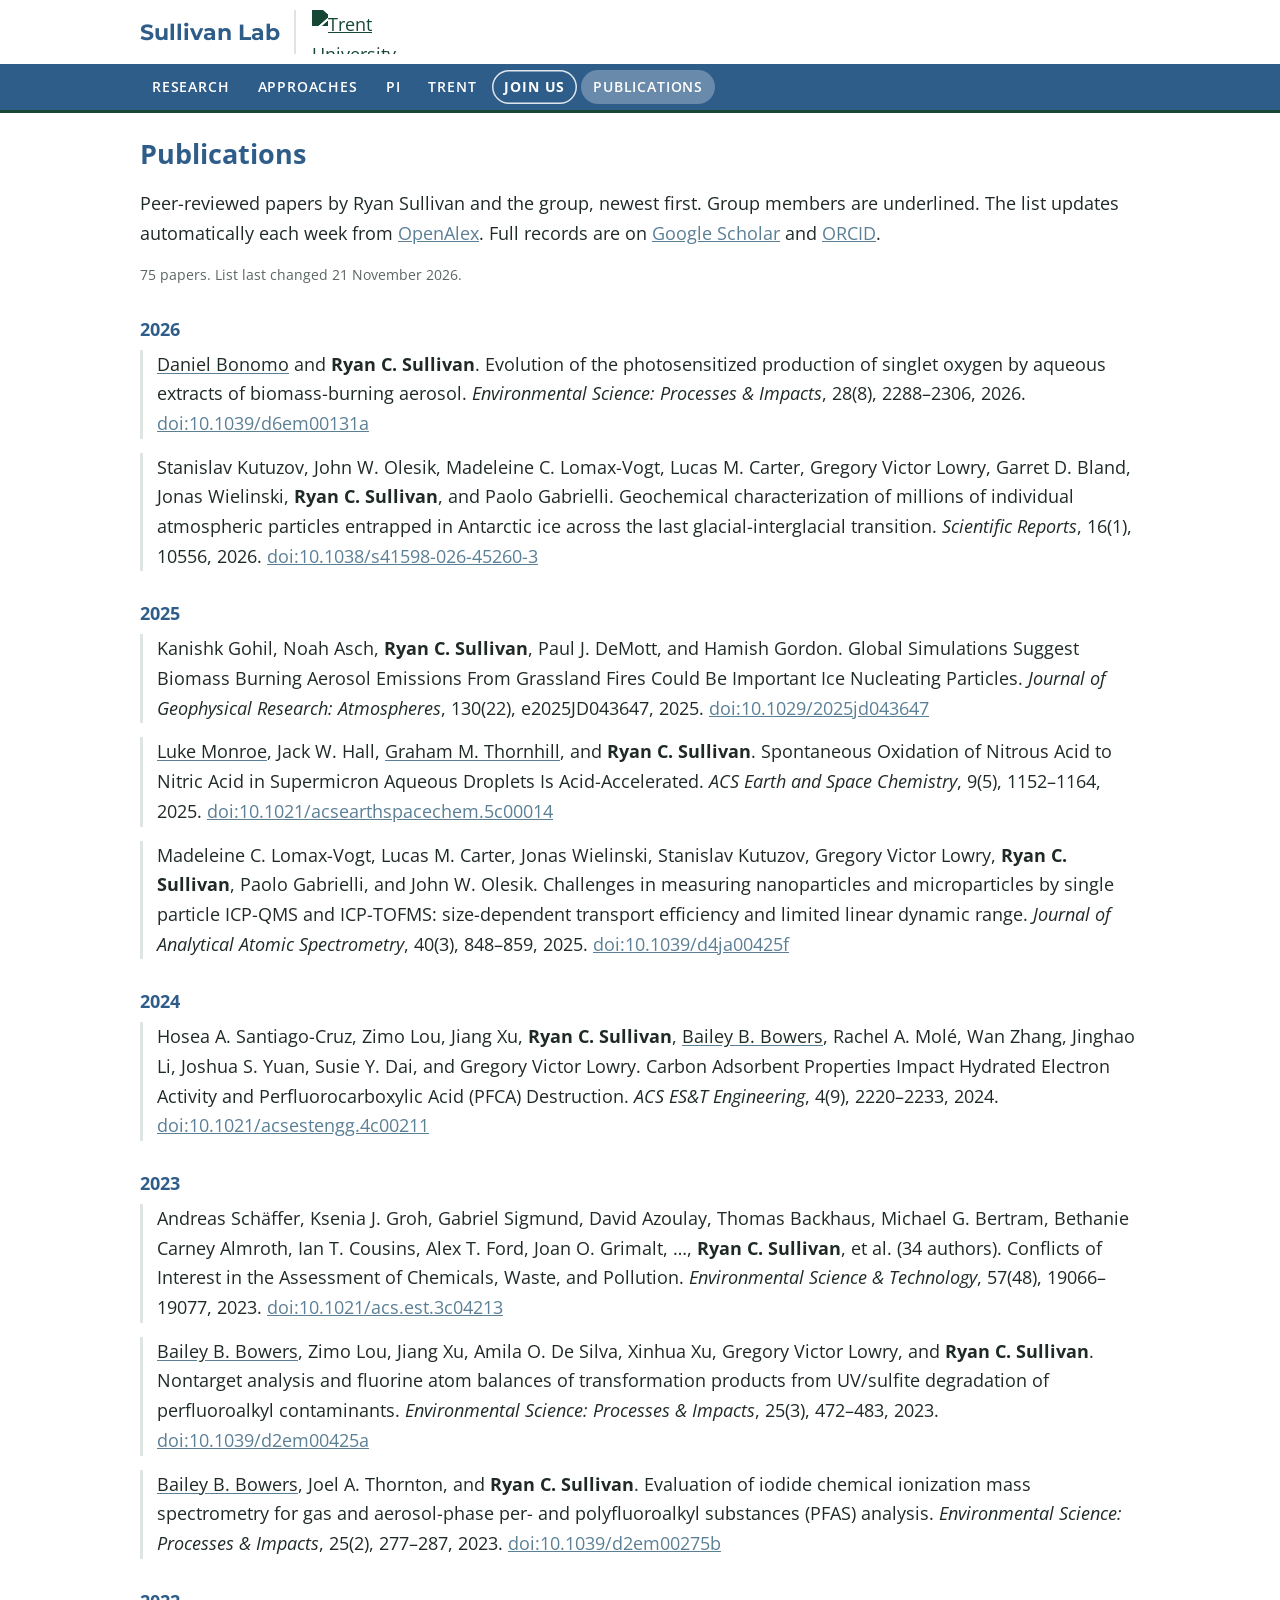
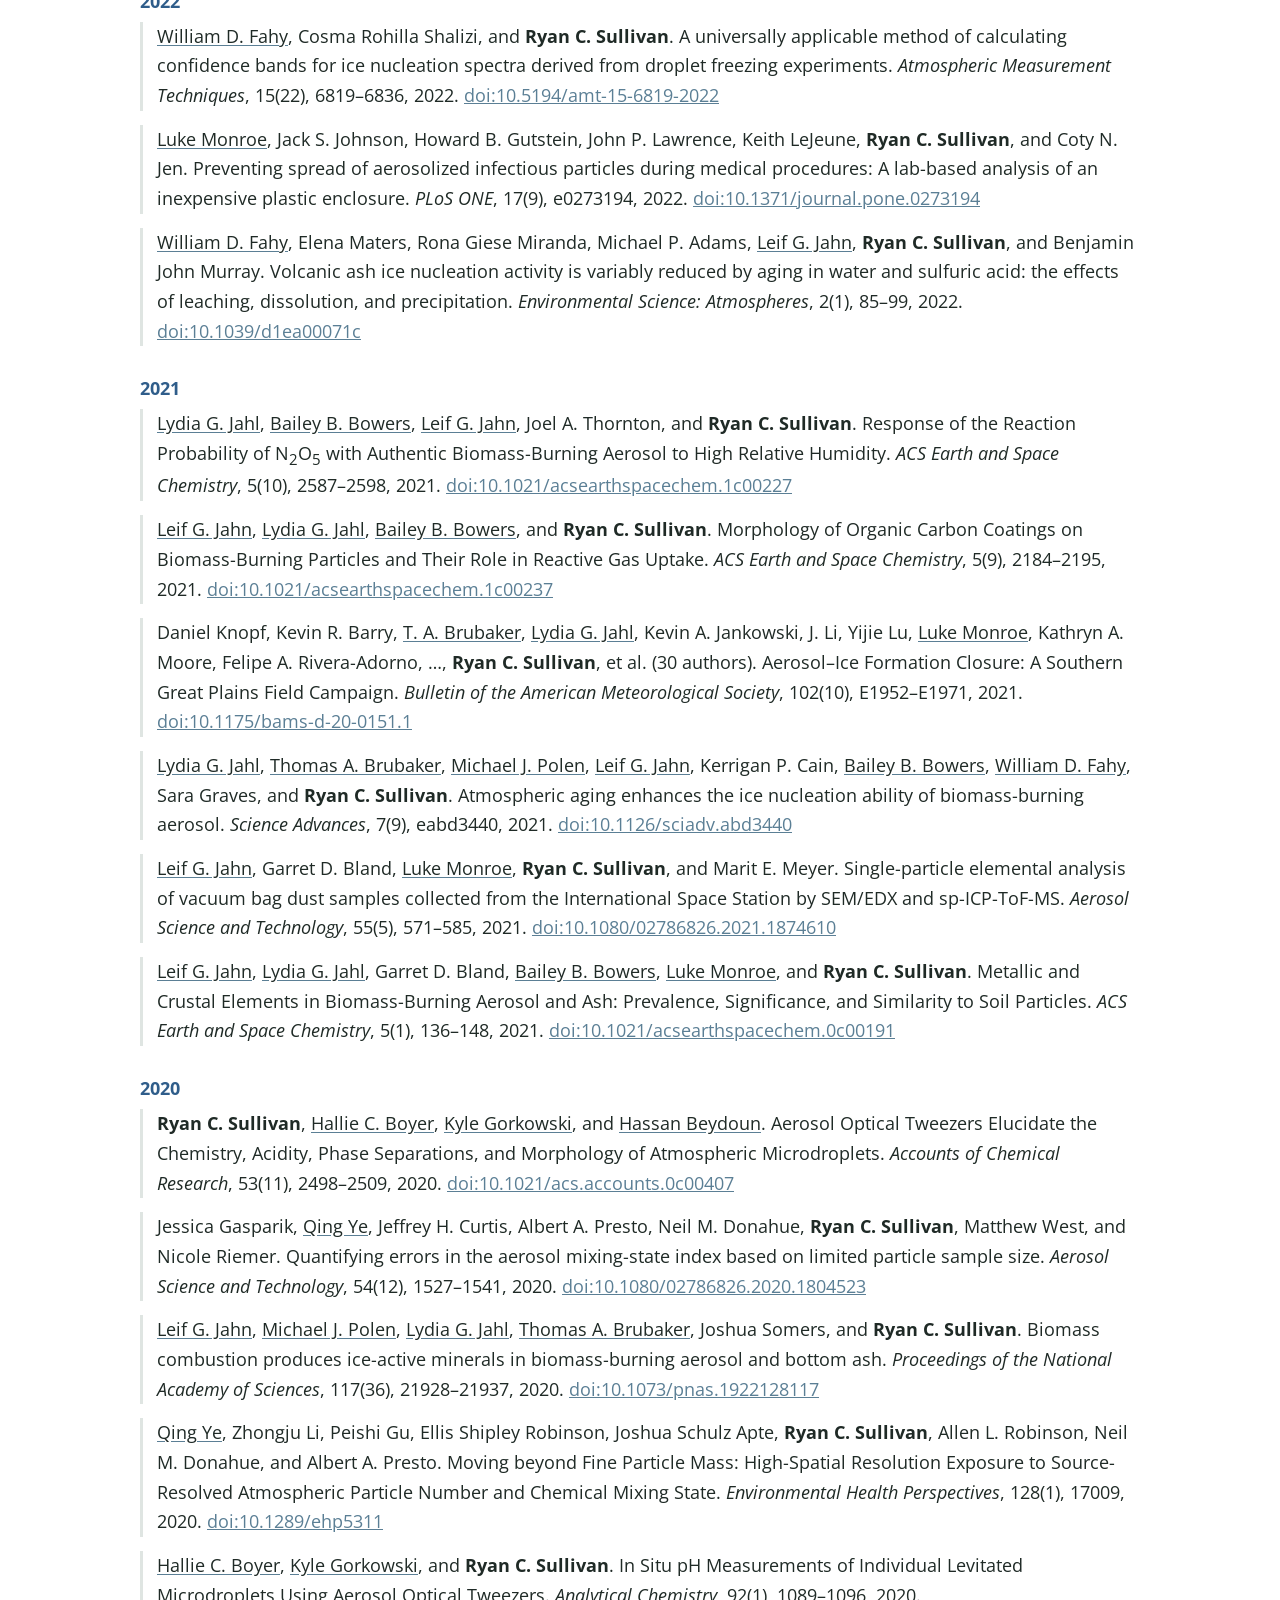
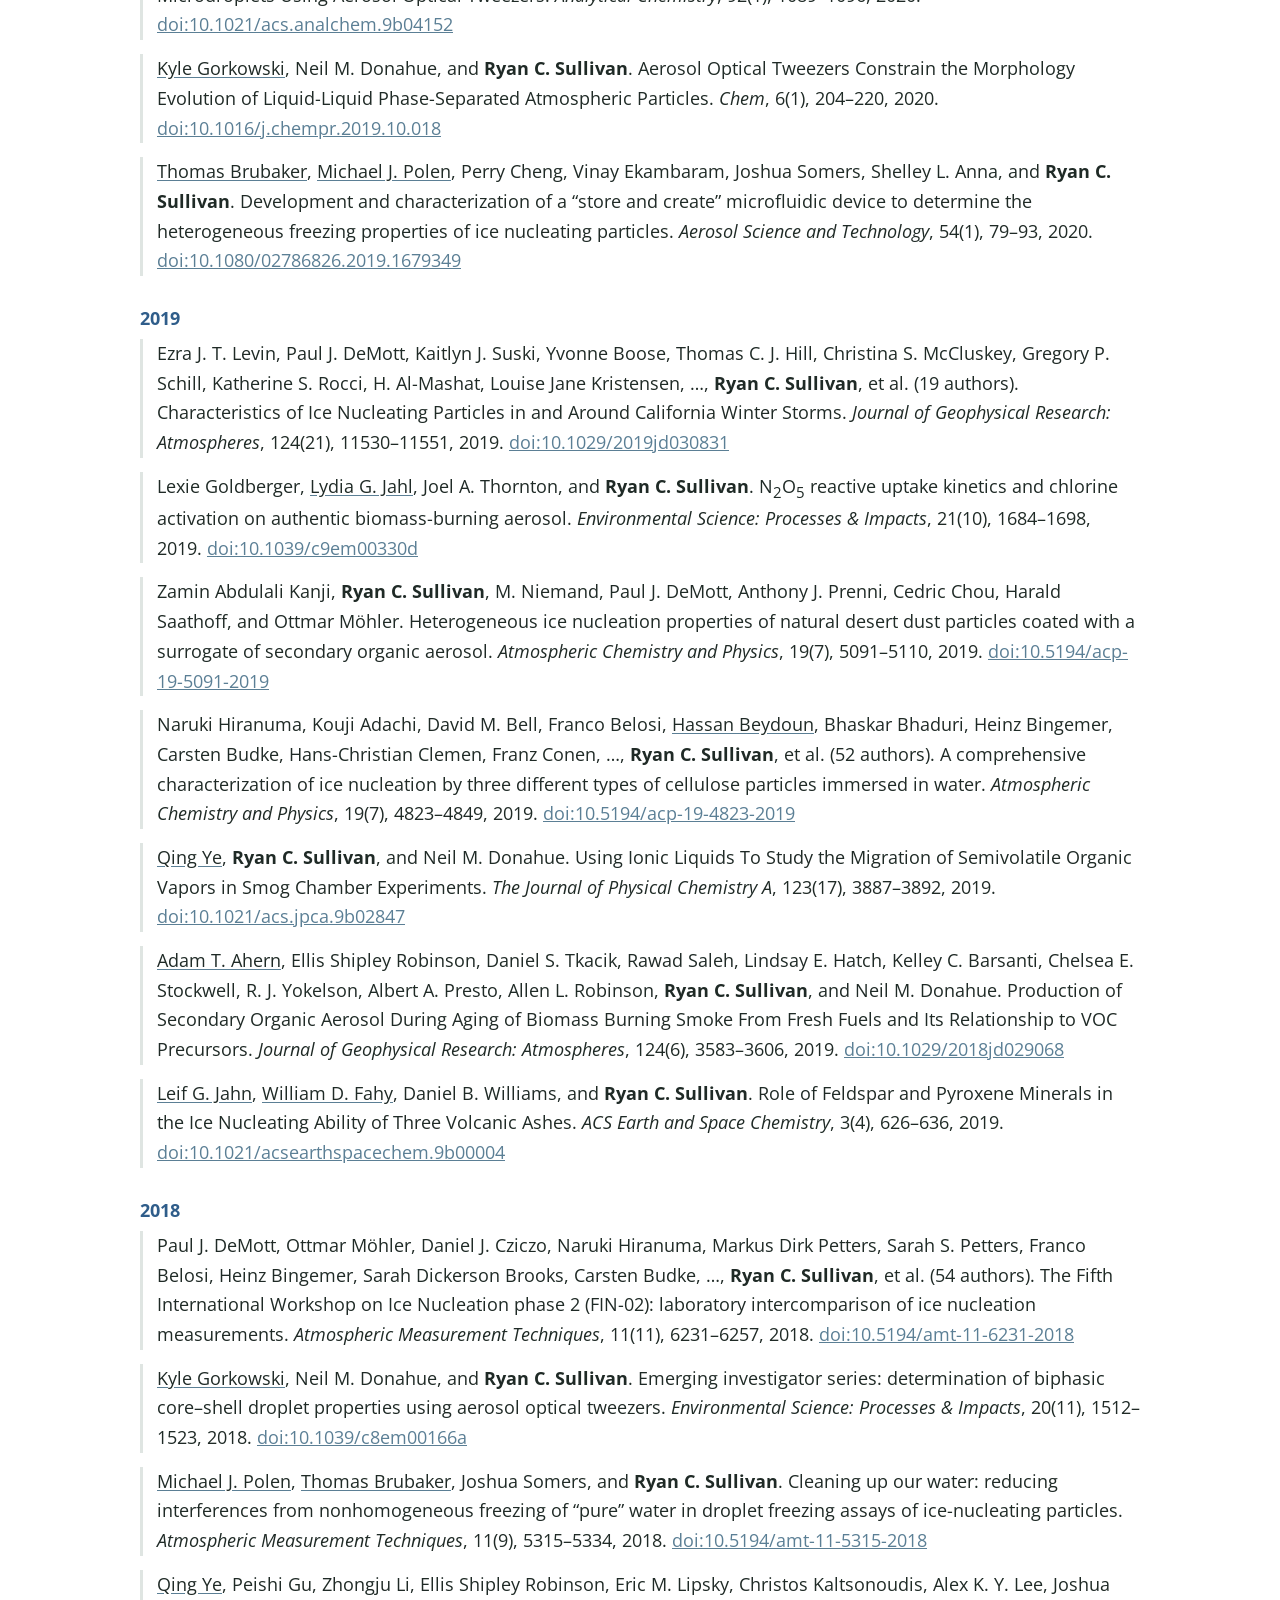
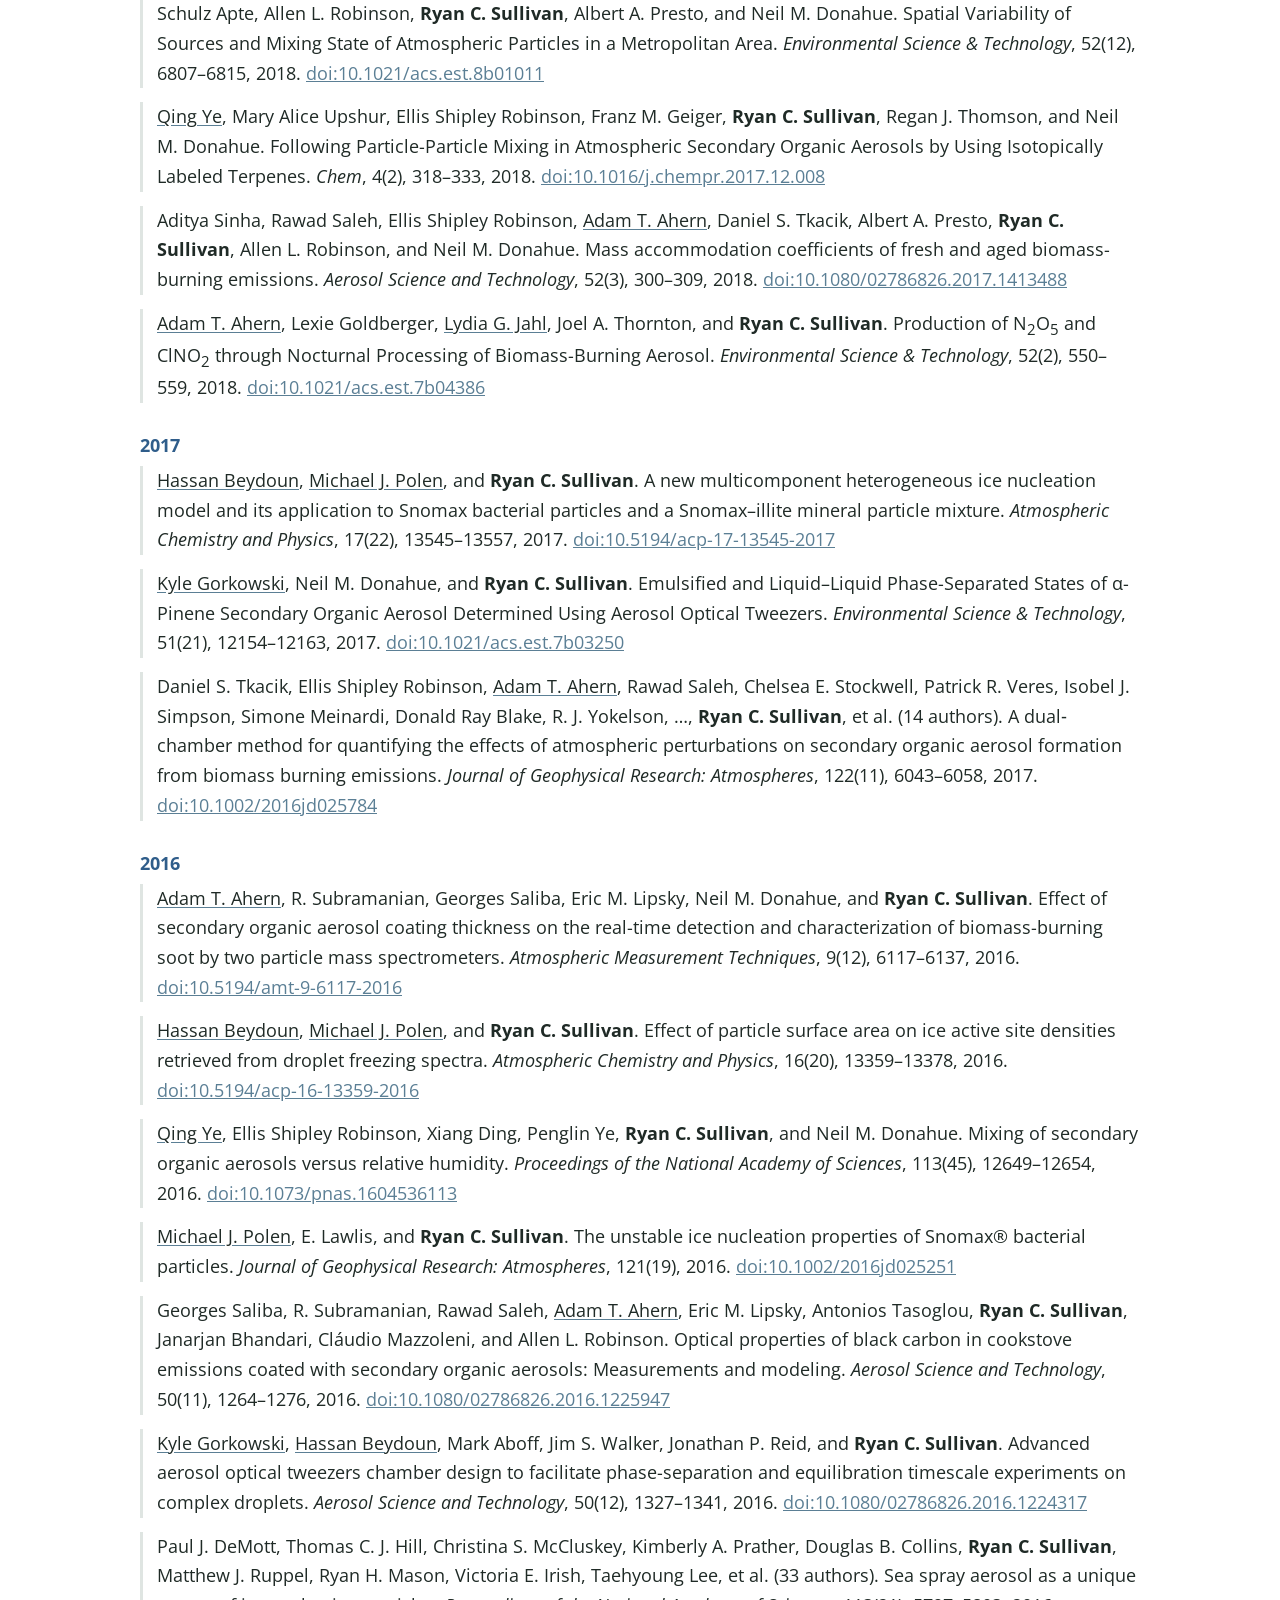
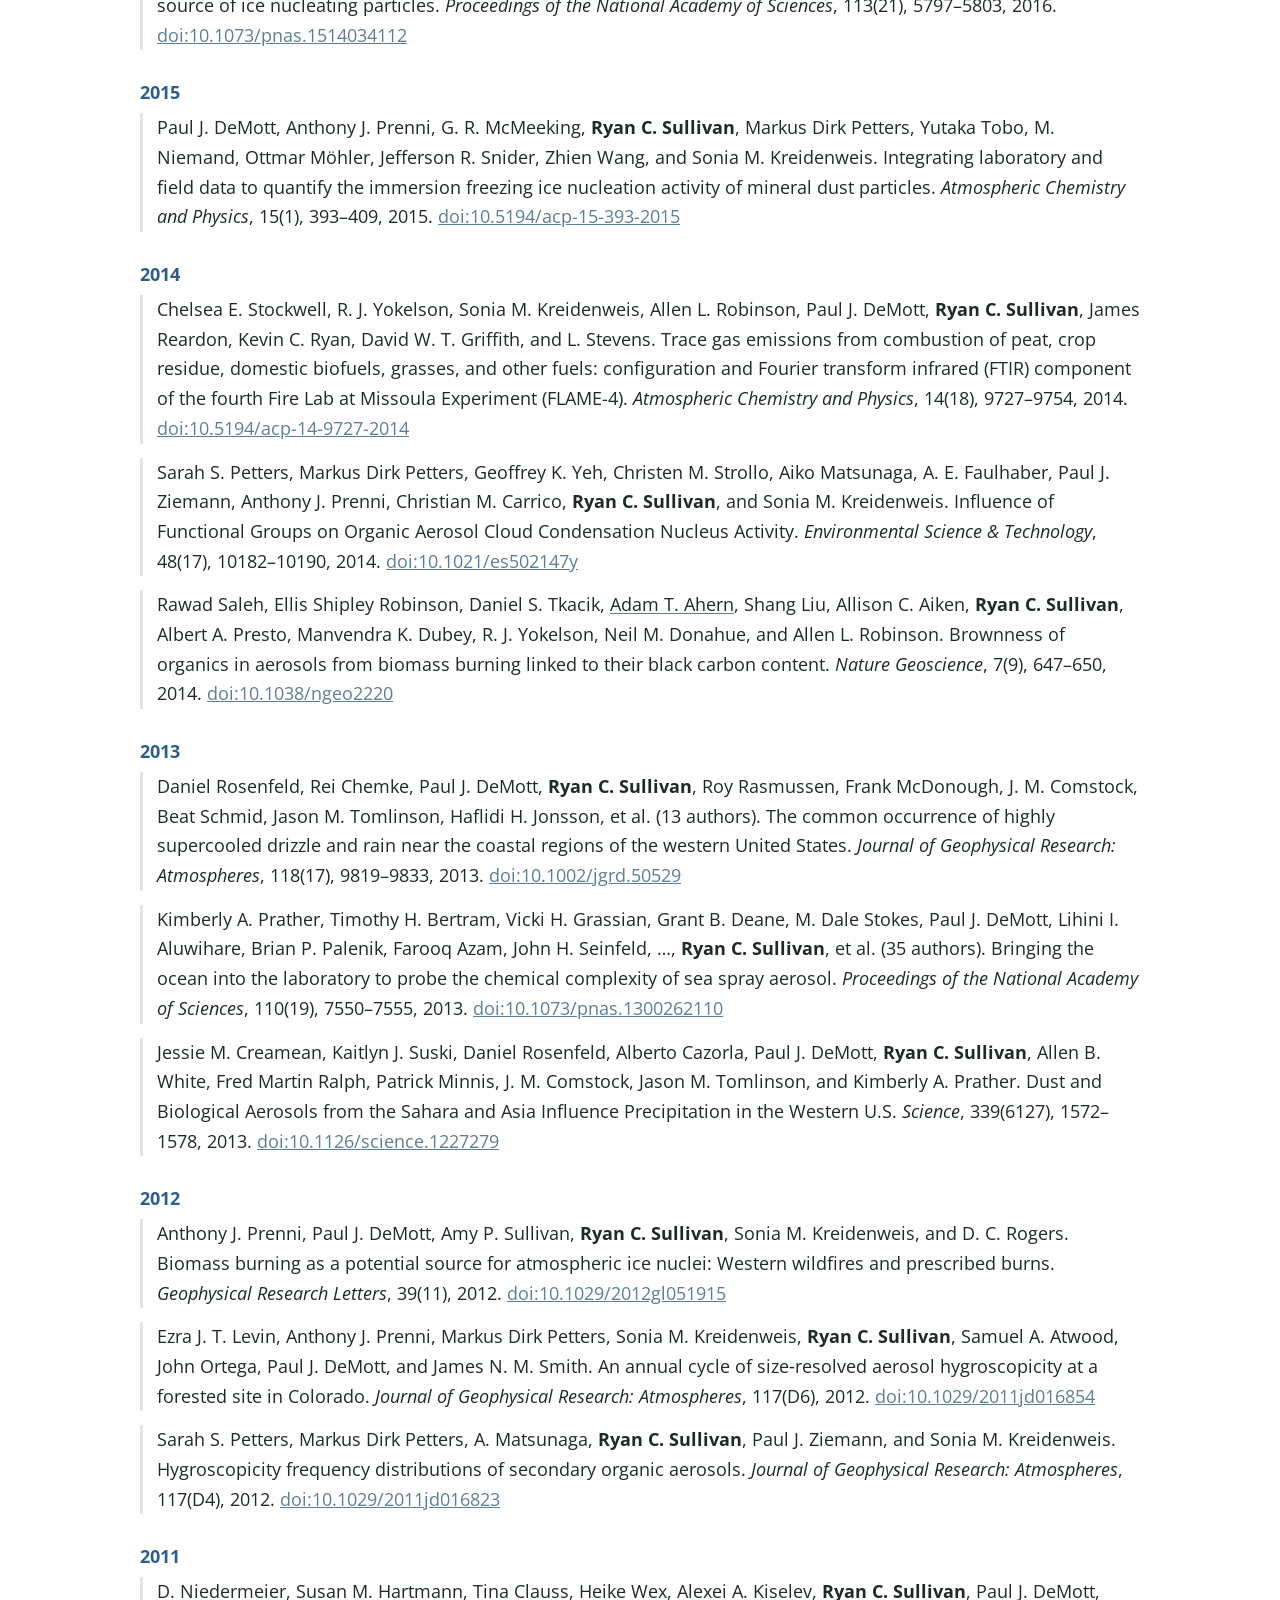
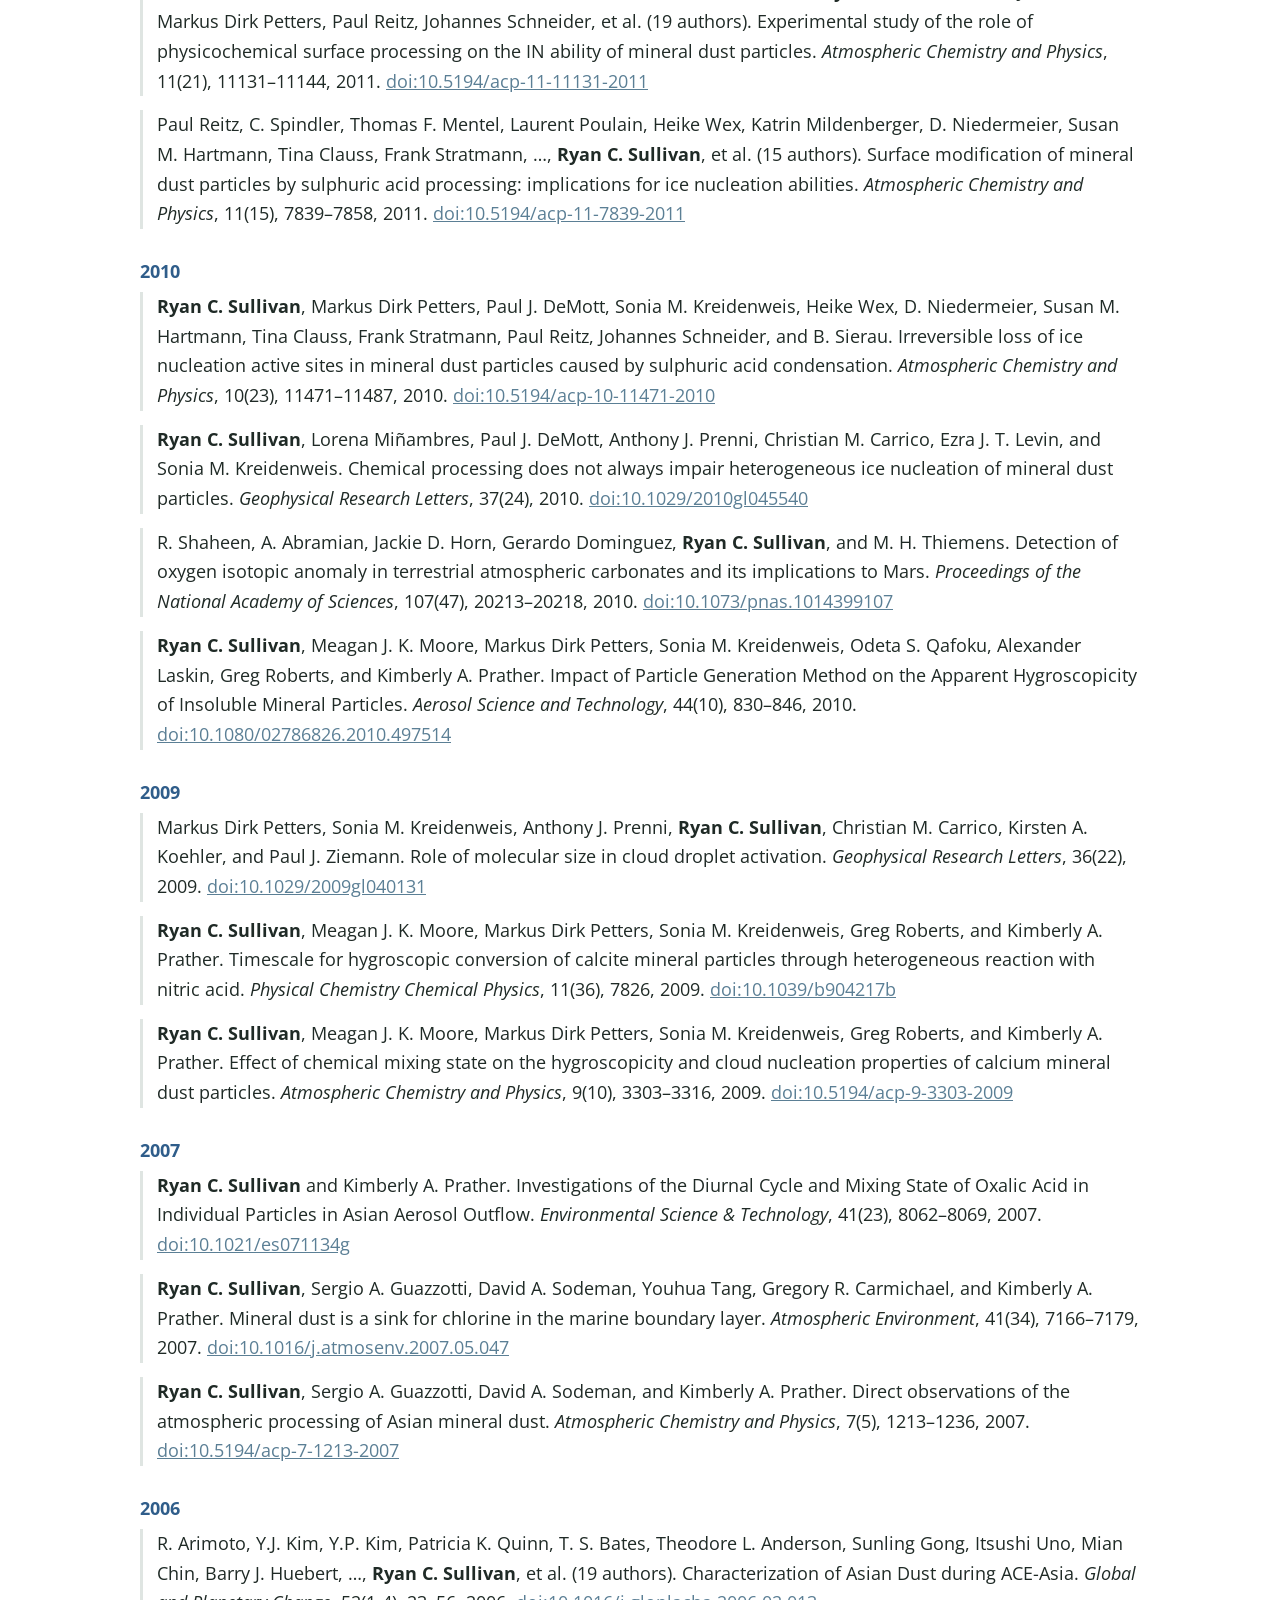
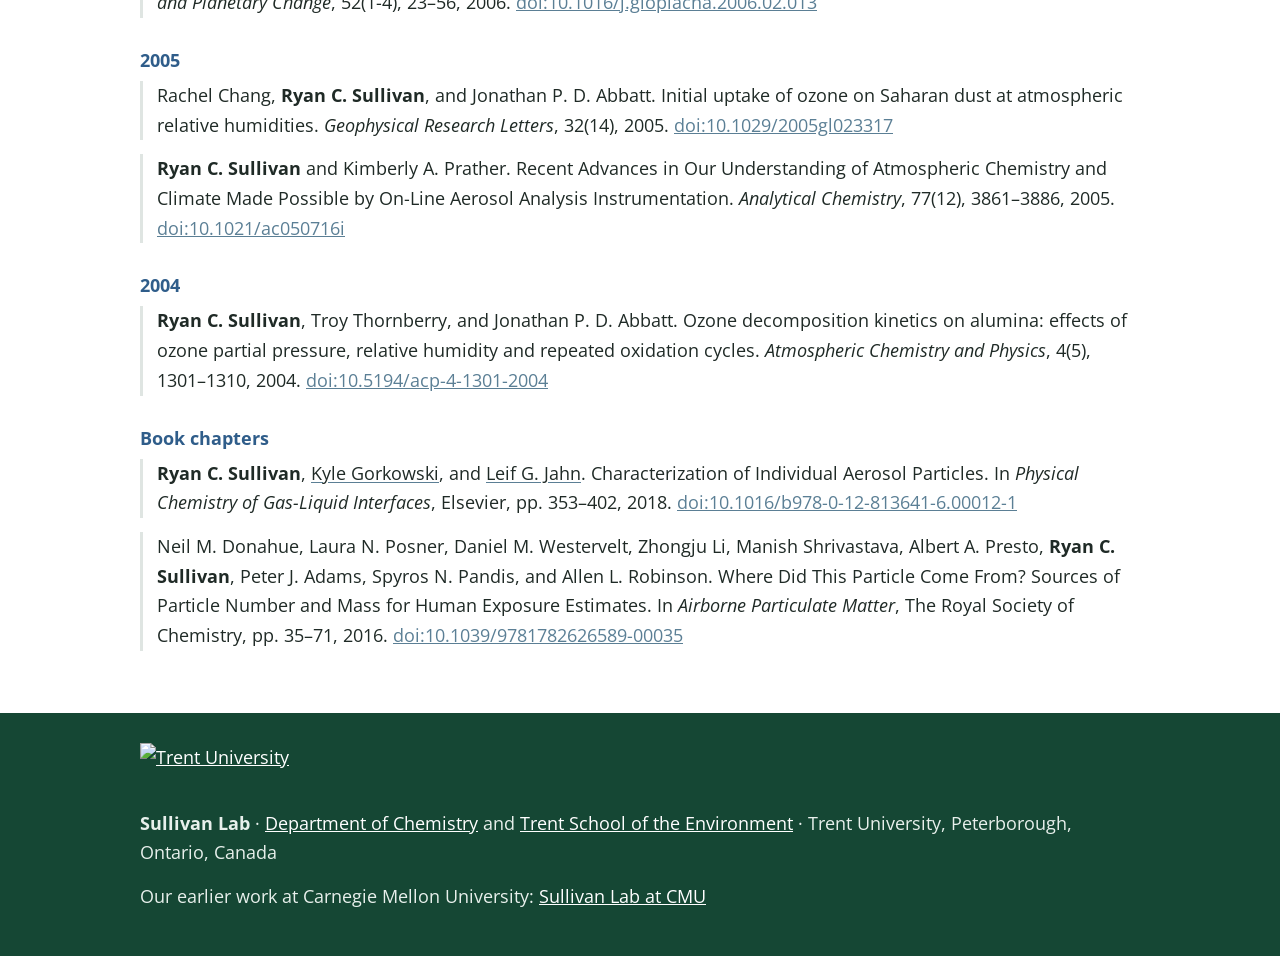
==== commit 655d7ecb: "Publications page: new header with Trent logo and menu ribbon, Trent logo in footer Co-Authored-By: " ====
--- a/publications.html
+++ b/publications.html
@@ -7,24 +7,28 @@
 <meta name="description" content="Publications from Ryan Sullivan and the Sullivan Lab, now at Trent University.">
 <link rel="preconnect" href="https://fonts.googleapis.com">
 <link rel="preconnect" href="https://fonts.gstatic.com" crossorigin>
-<link href="https://fonts.googleapis.com/css2?family=Open+Sans:wght@400;600;700&family=Oswald:wght@500&display=swap" rel="stylesheet">
-<link rel="stylesheet" href="css/site.css?v=9">
+<link href="https://fonts.googleapis.com/css2?family=Montserrat:wght@700&family=Open+Sans:wght@400;600;700&family=Oswald:wght@500&display=swap" rel="stylesheet">
+<link rel="stylesheet" href="css/site.css?v=10">
 <link rel="icon" type="image/svg+xml" href="images/favicon.svg">
 </head>
 <body>
 
 <header class="site-header">
   <div class="wrap header-inner">
-    <a class="brand" href="index.html">Sullivan Lab <span>Trent University</span></a>
-    <nav aria-label="Main">
+    <a class="brand" href="index.html">Sullivan Lab</a>
+    <a class="brand-logo" href="https://www.trentu.ca/"><span><img src="https://www.trentu.ca/themes/custom/trent/dist/images/logo.png" alt="Trent University" width="146" height="44"></span></a>
+  </div>
+  <div class="nav-ribbon">
+    <div class="wrap">
+      <nav aria-label="Main">
       <a href="index.html#research">Research</a>
       <a href="index.html#approaches">Approaches</a>
       <a href="index.html#pi">PI</a>
       <a href="index.html#trent">Trent</a>
-      <a href="index.html#join">Join us</a>
-      <a href="index.html#apply">Apply</a>
-      <a href="publications.html">Publications</a>
-    </nav>
+      <a href="index.html#join" class="join">Join us</a>
+      <a href="publications.html" class="on" aria-current="page">Publications</a>
+      </nav>
+    </div>
   </div>
 </header>
 
@@ -188,6 +192,7 @@
 
 <footer class="site-footer">
   <div class="wrap">
+    <a class="footer-logo" href="https://www.trentu.ca/"><img src="https://www.trentu.ca/themes/custom/trent/dist/images/logo.png" alt="Trent University" width="172" height="52" loading="lazy"></a>
     <p><strong>Sullivan Lab</strong> &middot; <a href="https://www.trentu.ca/chemistry/">Department of Chemistry</a> and <a href="https://www.trentu.ca/environment/">Trent School of the Environment</a> &middot; Trent University, Peterborough, Ontario, Canada</p>
     <p>Our earlier work at Carnegie Mellon University: <a href="https://groups.chem.cmu.edu/sullivan/">Sullivan Lab at CMU</a></p>
   </div>
--- a/css/site.css
+++ b/css/site.css
@@ -11,7 +11,7 @@
 }
 
 * { box-sizing: border-box; }
-html { scroll-behavior: smooth; scroll-padding-top: 72px; }
+html { scroll-behavior: smooth; scroll-padding-top: 124px; }
 body {
   margin: 0;
   font: 18px/1.65 "Open Sans", Arial, sans-serif;
@@ -35,23 +35,33 @@
 p { margin: 0 0 14px; }
 .small { font-size: 0.9rem; color: var(--muted); }
 
-/* Header */
+/* Header: white name row, blue menu ribbon */
 .site-header {
   position: sticky; top: 0; z-index: 10;
   background: var(--white); border-bottom: 3px solid var(--green);
 }
 .header-inner {
-  display: flex; align-items: center; justify-content: space-between;
-  flex-wrap: wrap; gap: 8px 24px; padding-top: 12px; padding-bottom: 12px;
+  display: flex; align-items: center; flex-wrap: wrap;
+  gap: 8px 0; padding-top: 10px; padding-bottom: 10px;
 }
-.brand { font-weight: 700; font-size: 1.25rem; color: var(--heading); text-decoration: none; }
-.brand span { font-weight: 400; color: var(--green); margin-left: 6px; }
+.brand {
+  font-family: Montserrat, "Open Sans", Arial, sans-serif; font-weight: 700;
+  font-size: 1.4rem; color: var(--heading); text-decoration: none;
+}
+/* Trent's logo file is white; an offset drop-shadow redraws it in Trent Green */
+.brand-logo { margin-left: 14px; padding-left: 16px; border-left: 2px solid var(--line); }
+.brand-logo span { display: block; width: 146px; height: 44px; overflow: hidden; }
+.brand-logo img { height: 44px; width: auto; max-width: none; transform: translateX(-400px); filter: drop-shadow(400px 0 0 #154734); }
+.nav-ribbon { background: var(--heading); }
+.nav-ribbon .wrap { padding-top: 6px; padding-bottom: 6px; }
+nav { display: flex; flex-wrap: wrap; align-items: center; gap: 4px; }
 nav a {
-  margin-left: 20px; text-decoration: none; color: var(--ink);
+  padding: 6px 12px; border-radius: 999px; text-decoration: none; color: var(--white);
   font-weight: 600; font-size: 0.85rem; text-transform: uppercase; letter-spacing: 0.06em; white-space: nowrap;
+  transition: background 0.15s;
 }
-nav a:first-child { margin-left: 0; }
-nav a:hover { color: var(--blue); }
+nav a:hover, nav a.on { background: rgba(255, 255, 255, 0.28); color: var(--white); }
+nav a.join { font-weight: 700; box-shadow: inset 0 0 0 1.5px rgba(255, 255, 255, 0.85); }
 
 /* Hero */
 .hero { position: relative; }
@@ -135,19 +145,26 @@
 .site-footer { background: var(--green); color: #e8f0ec; padding: 30px 0; margin-top: 24px; }
 .site-footer a { color: #ffffff; }
 .site-footer .small { color: #c4d6cd; }
+.footer-logo { display: inline-block; margin-bottom: 14px; }
+.footer-logo img { height: 52px; width: auto; }
 
 /* Phones */
 @media (max-width: 720px) {
   body { font-size: 17px; }
-  nav a { margin-left: 0; margin-right: 14px; font-size: 0.78rem; }
   .hero img { height: 420px; }
   .hero h1 { font-size: 1.85rem; }
   .themes, .two-col, .videos { grid-template-columns: 1fr; }
   .approaches { columns: 1; }
   html { scroll-padding-top: 0; }
   .site-header { position: static; }
-  .header-inner { padding-top: 10px; padding-bottom: 8px; gap: 4px 16px; }
-  nav a { margin-right: 12px; font-size: 0.74rem; letter-spacing: 0.04em; line-height: 2; }
+  .header-inner { padding-top: 8px; padding-bottom: 8px; gap: 4px 0; }
+  .brand { font-size: 1.2rem; }
+  .brand-logo { margin-left: 10px; padding-left: 12px; }
+  .brand-logo span { width: 113px; height: 34px; }
+  .brand-logo img { height: 34px; }
+  .nav-ribbon .wrap { padding-top: 4px; padding-bottom: 4px; }
+  nav { gap: 2px; }
+  nav a { padding: 4px 9px; font-size: 0.74rem; letter-spacing: 0.04em; }
   .section { padding: 20px 0; }
 }
 
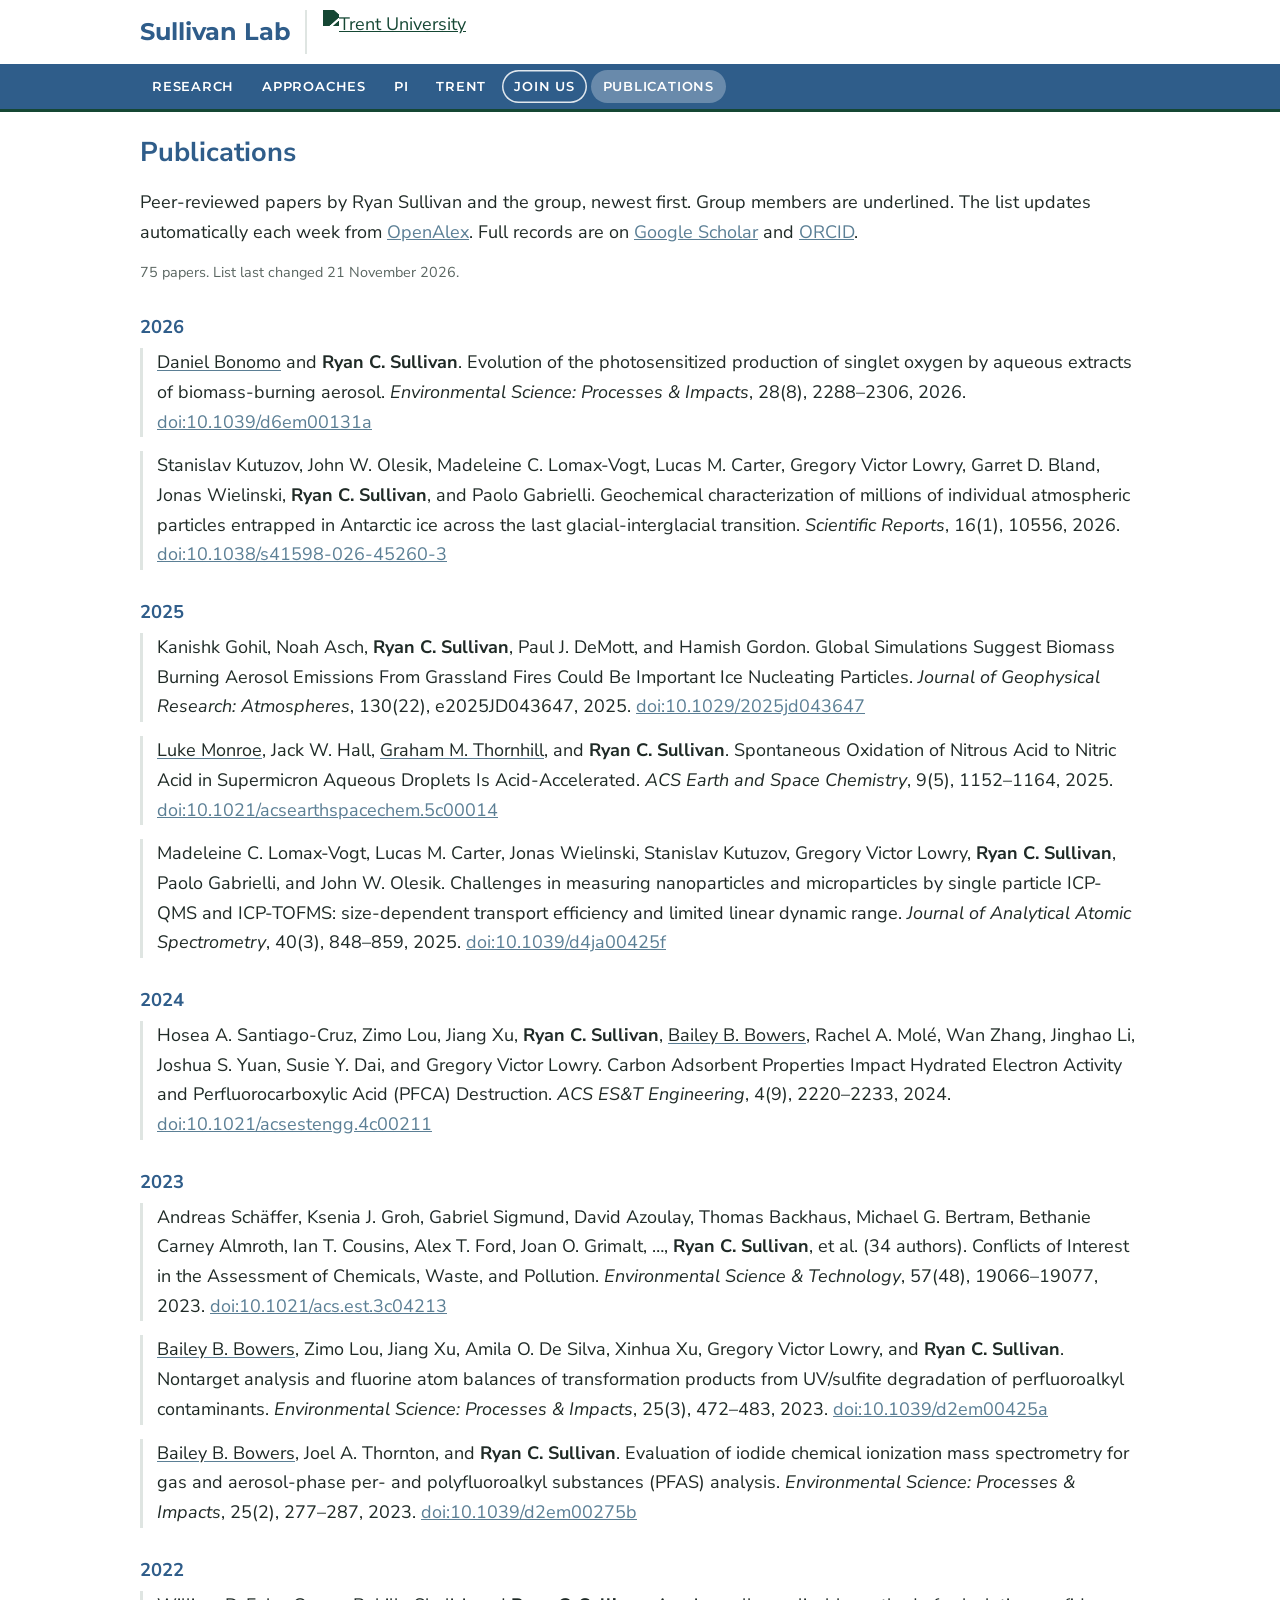
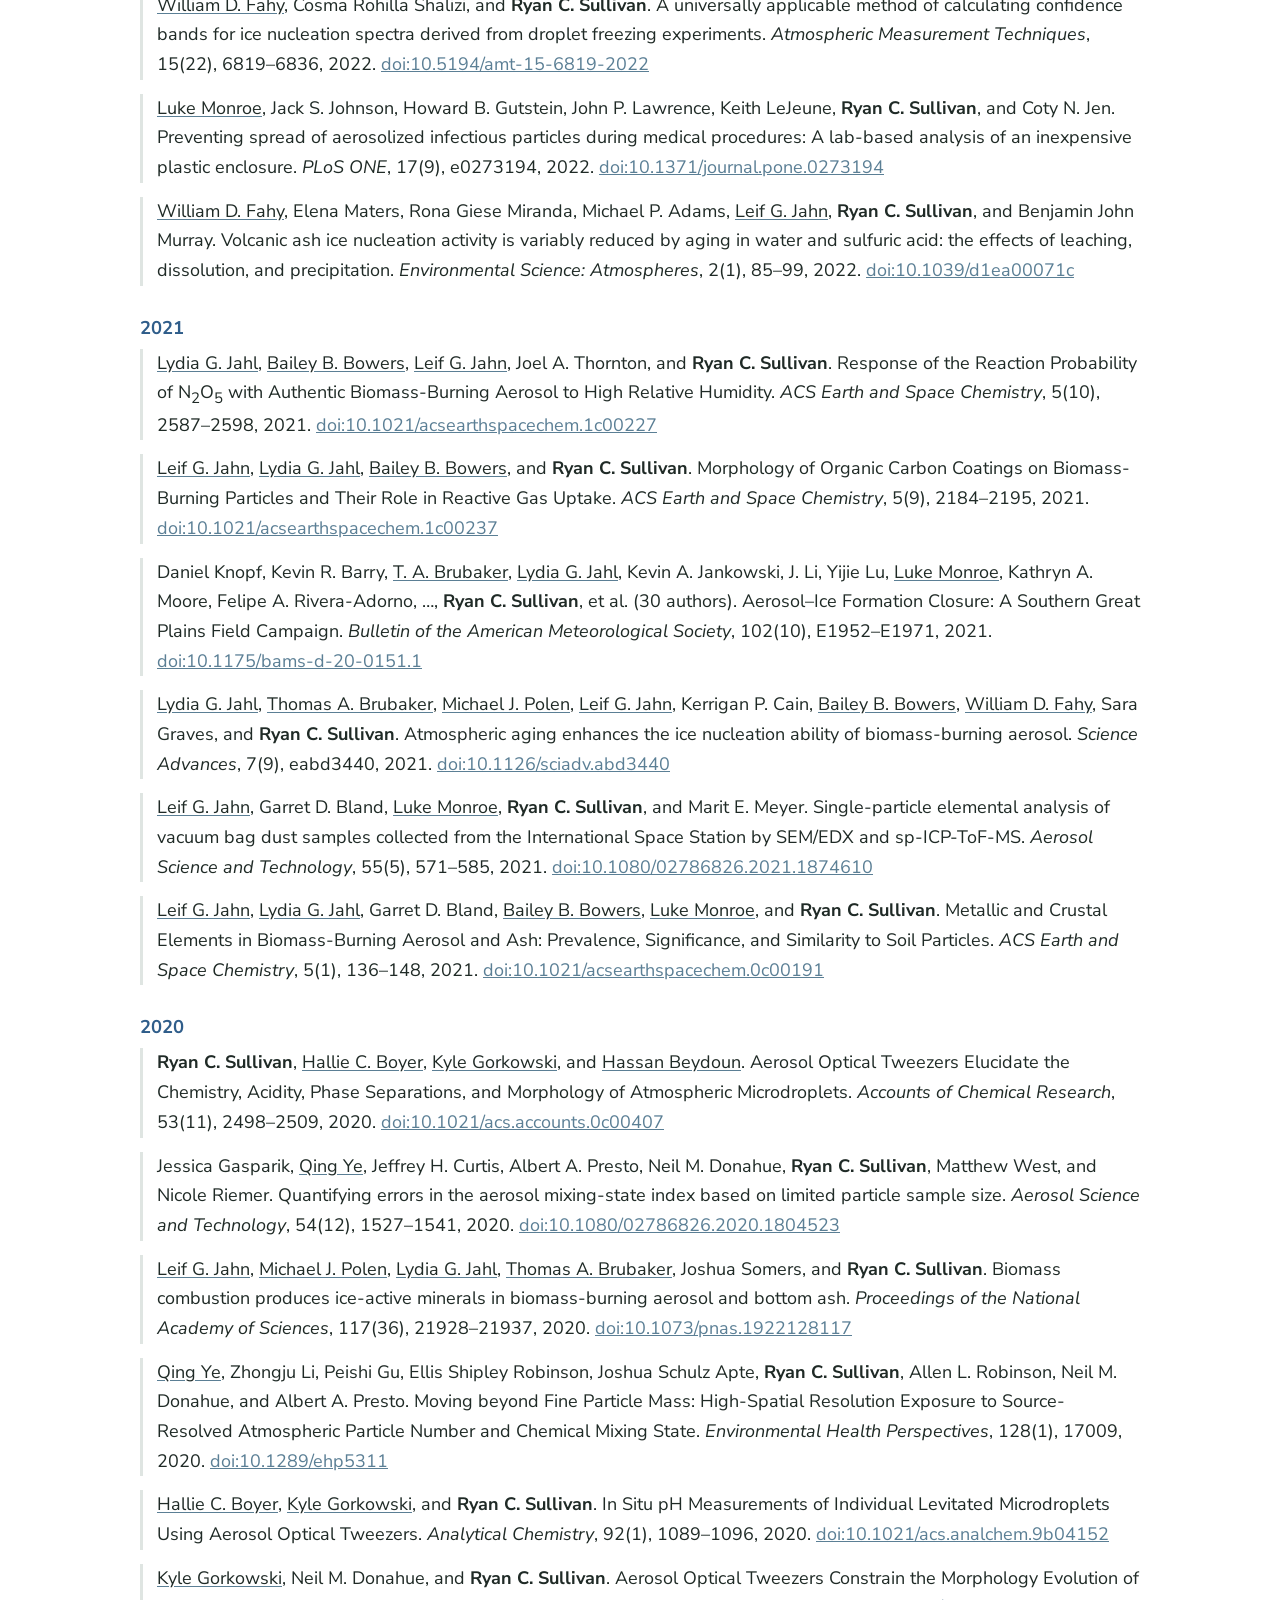
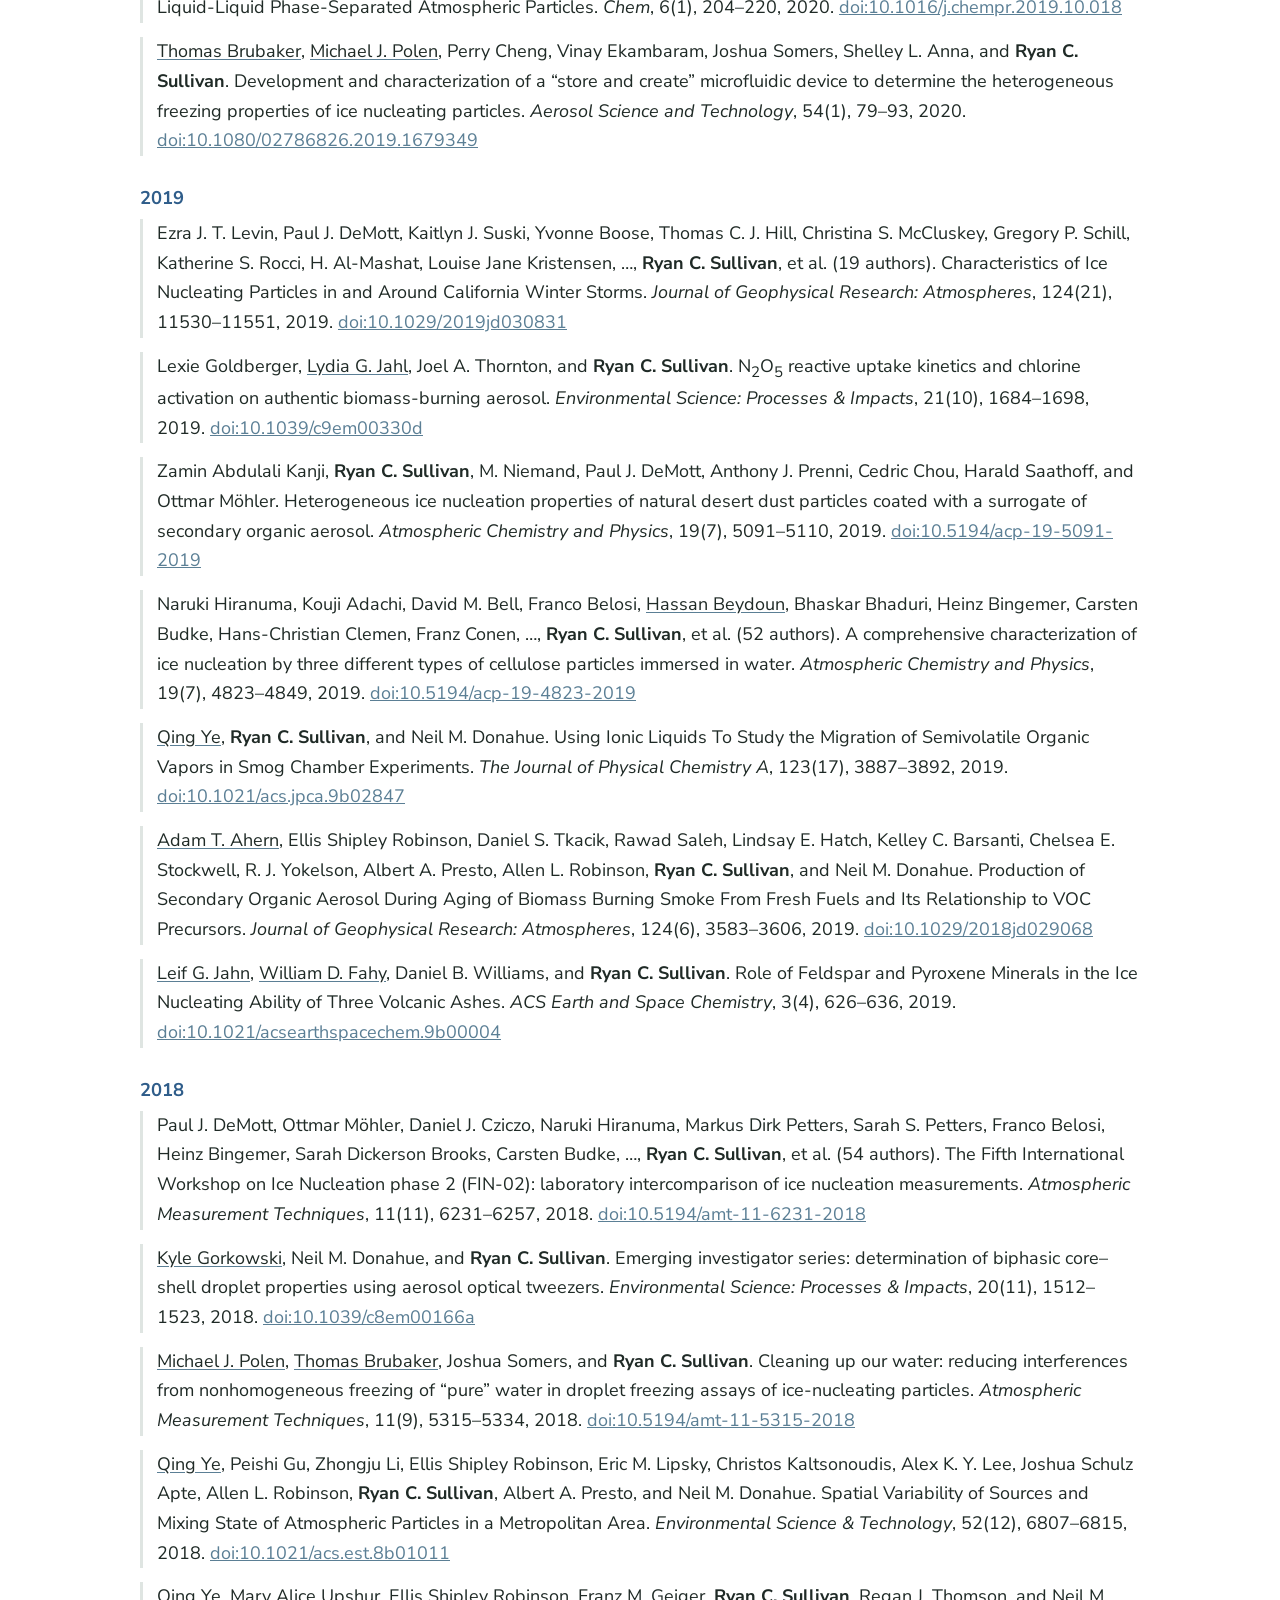
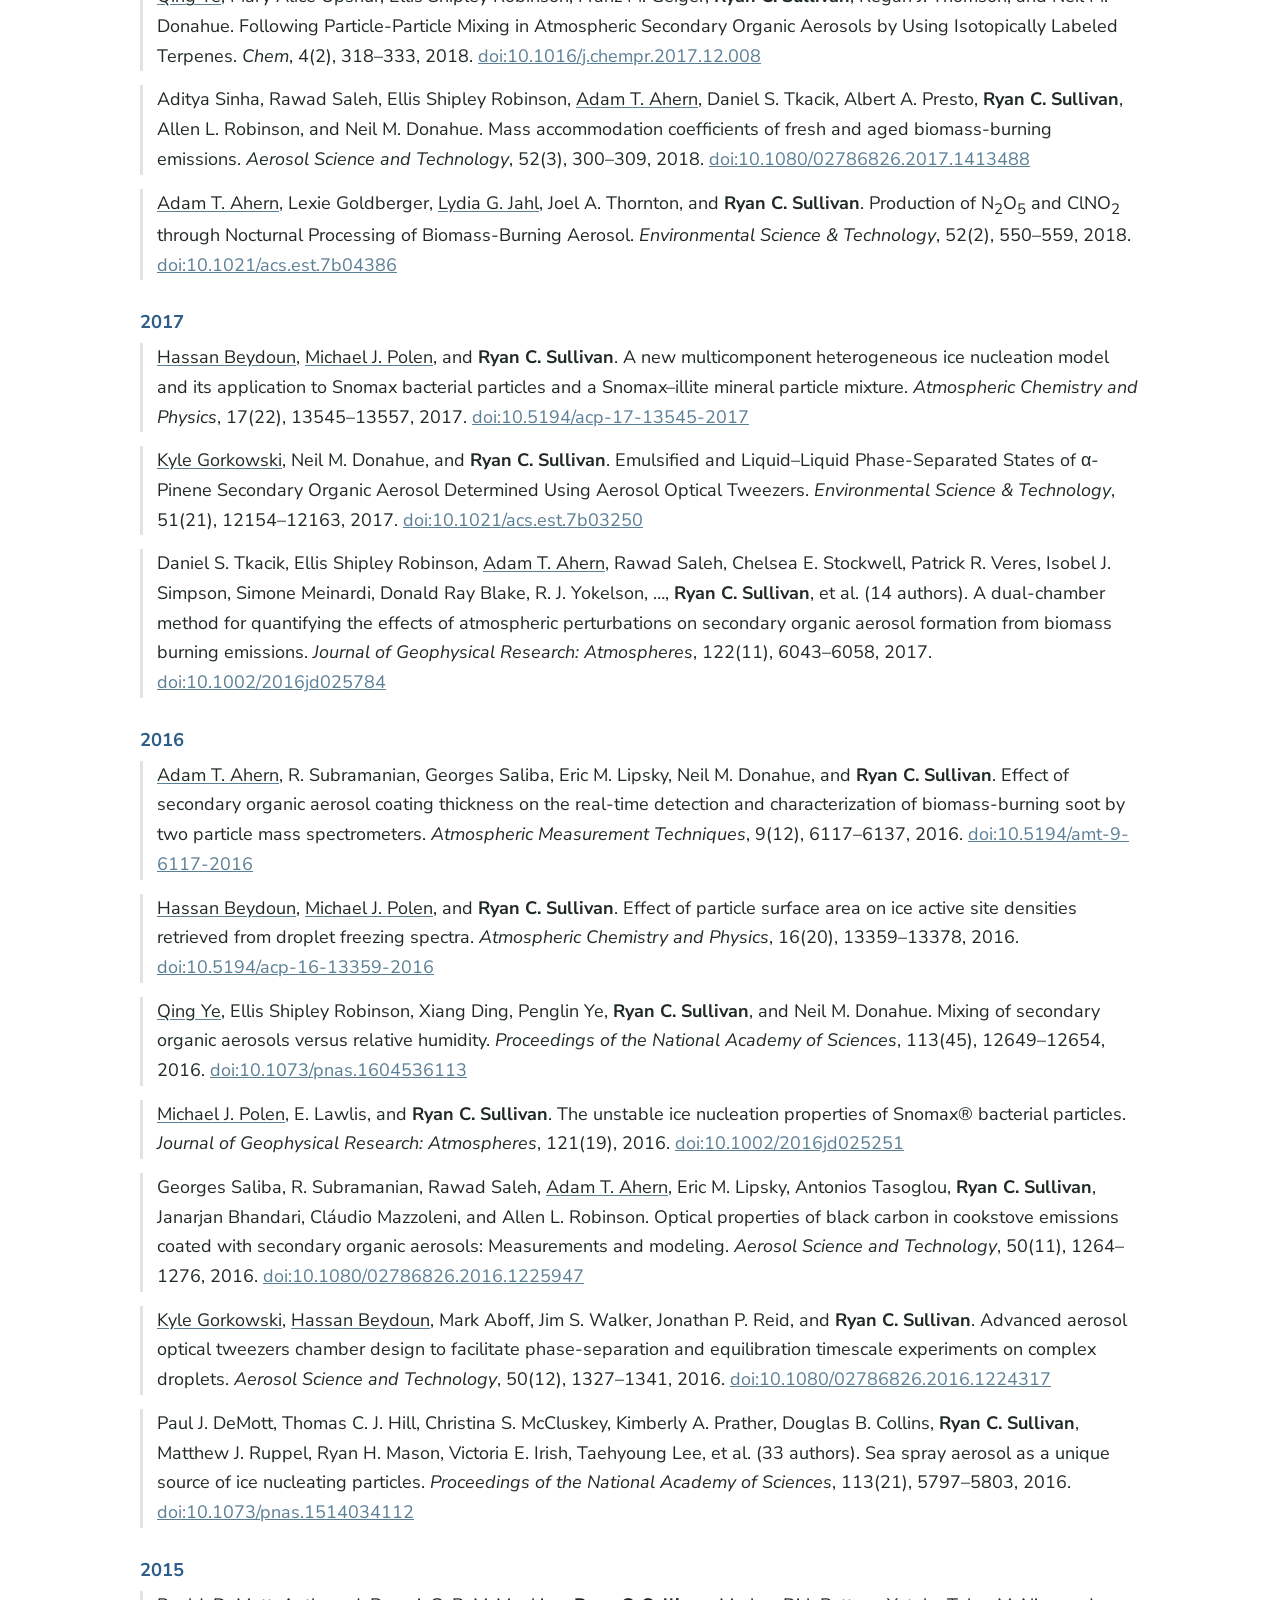
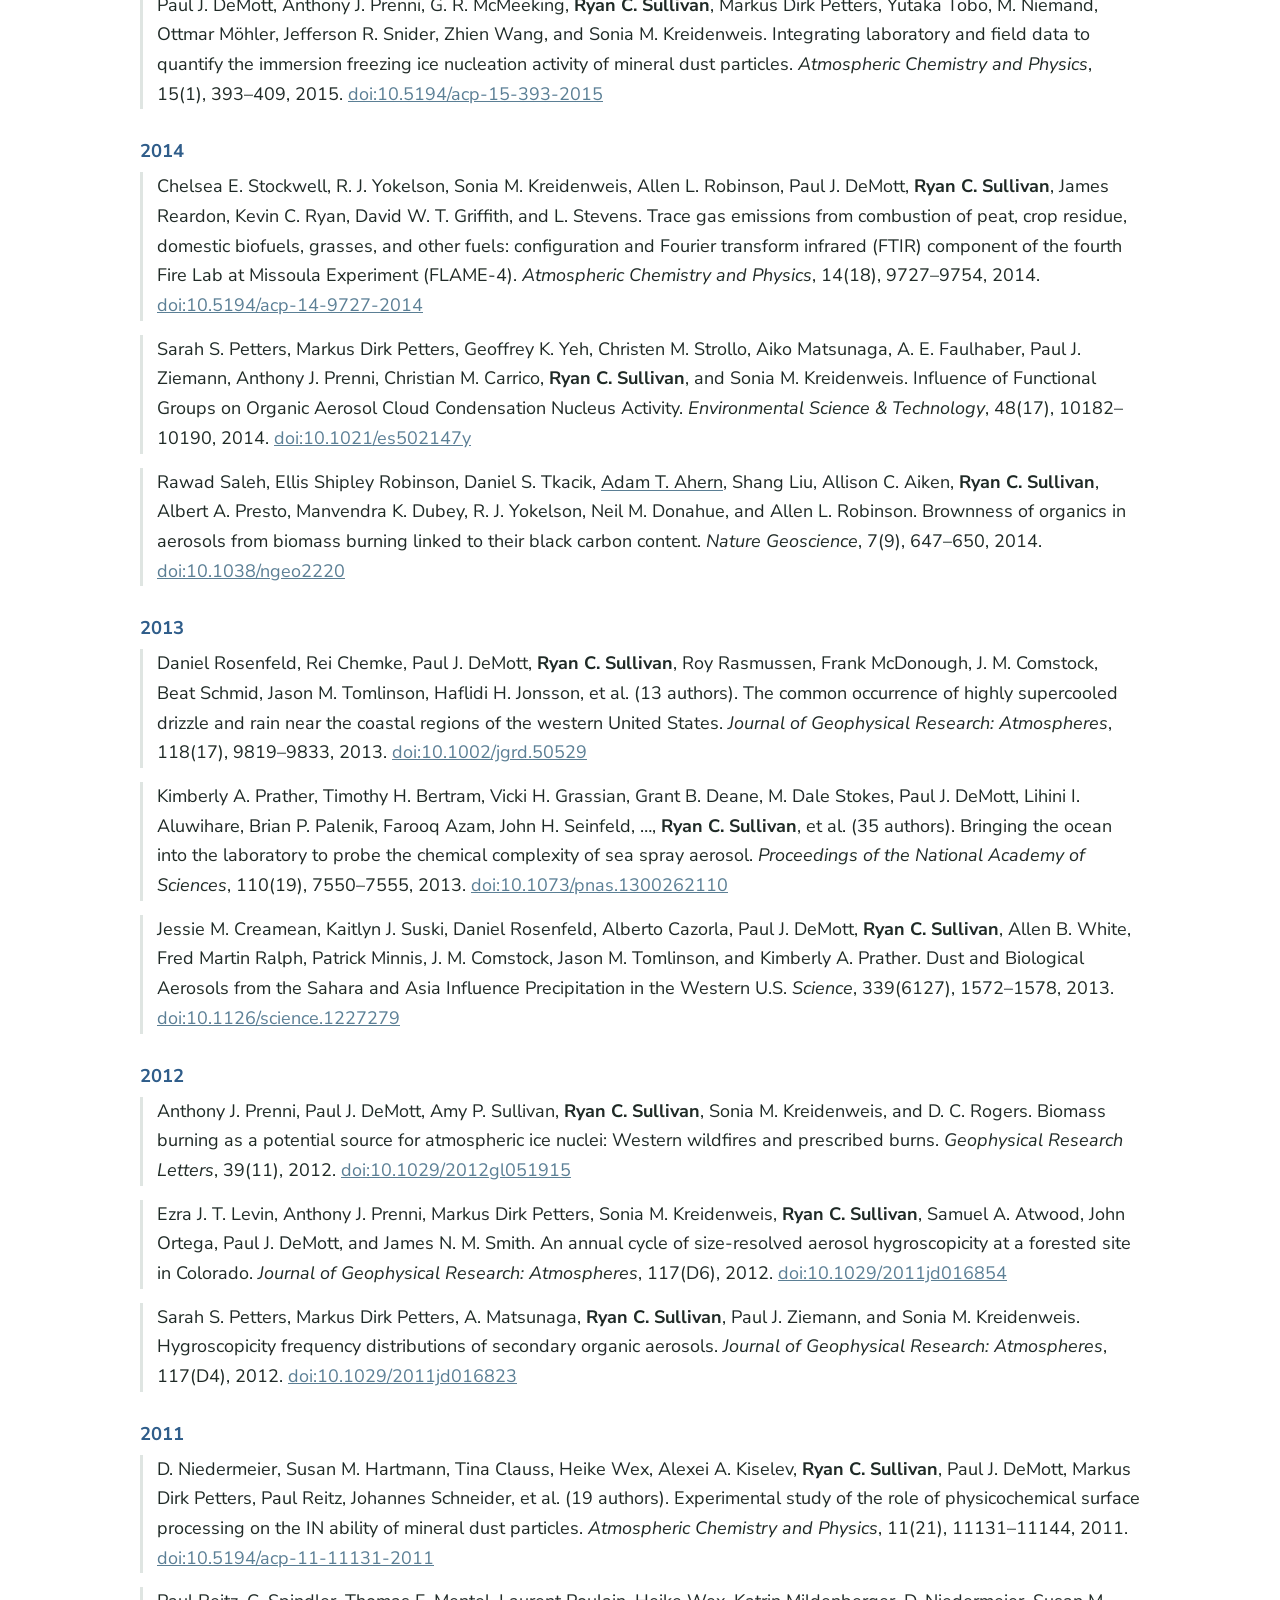
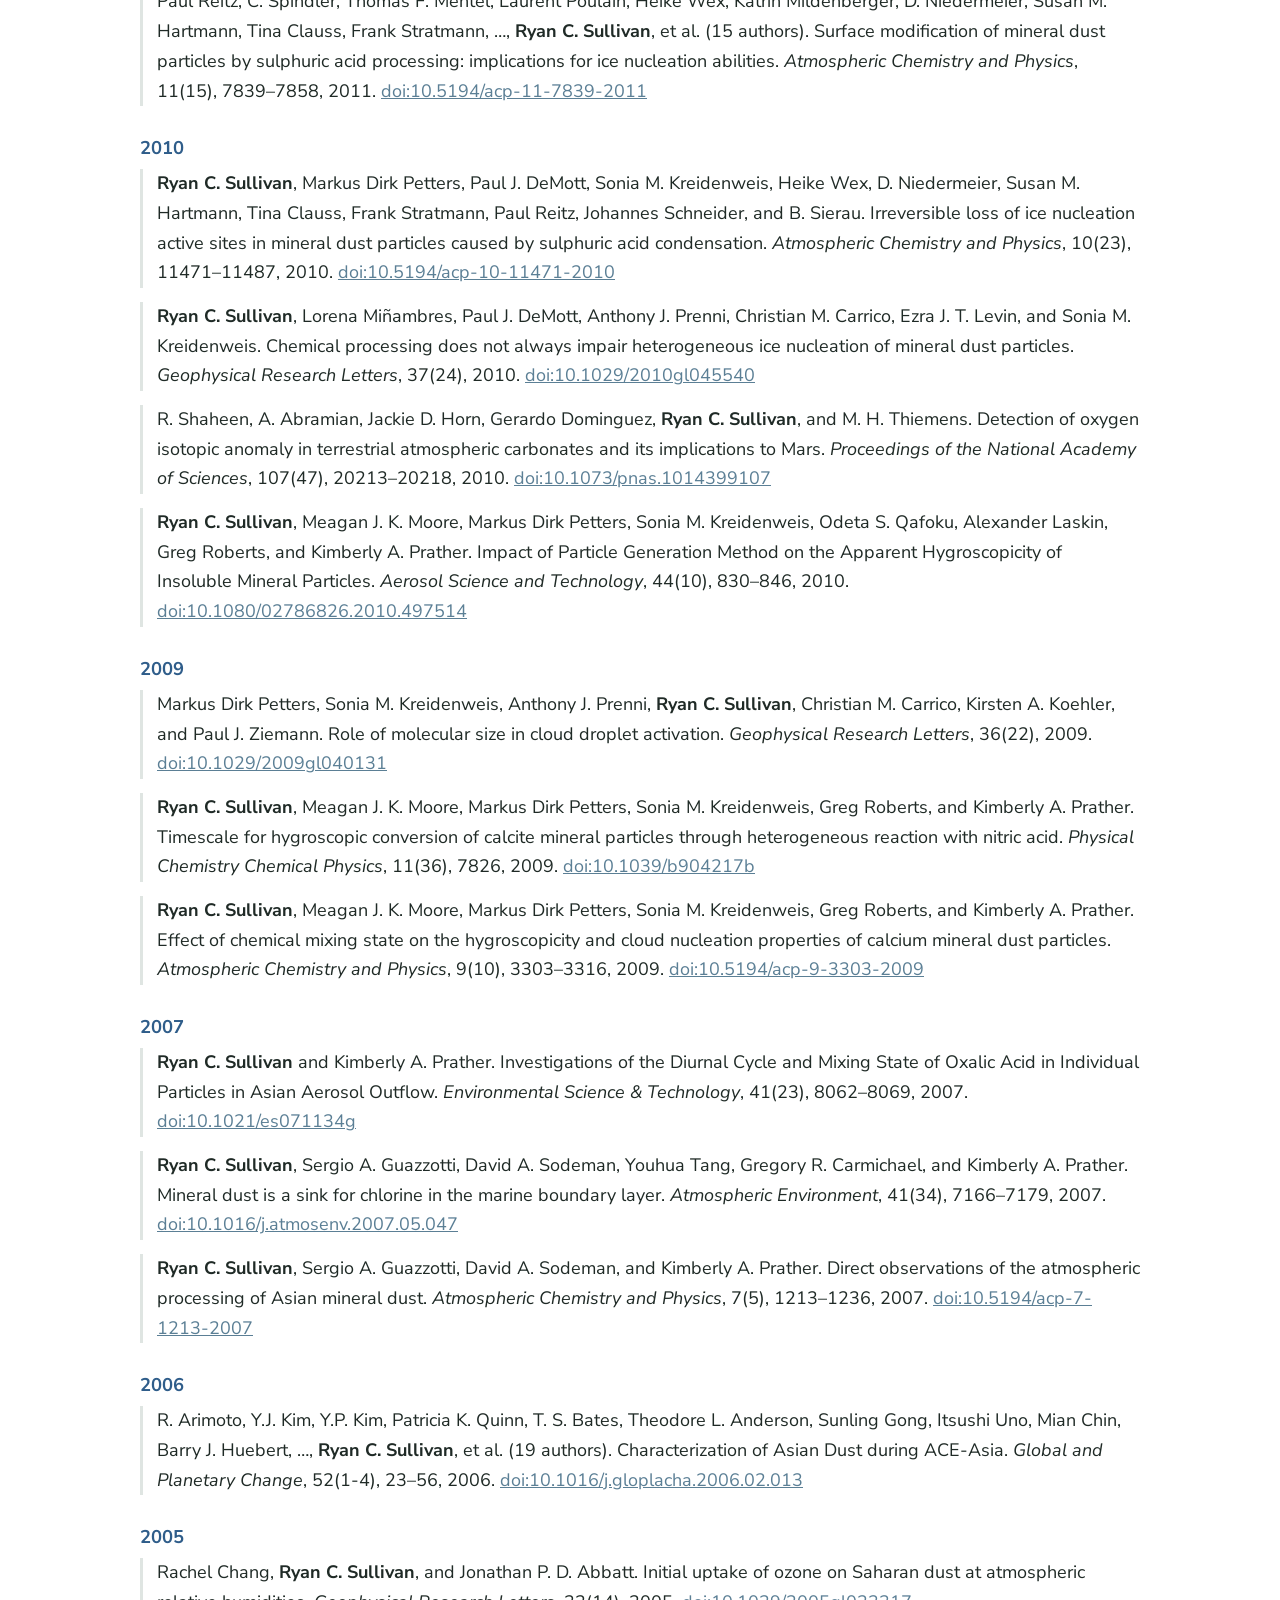
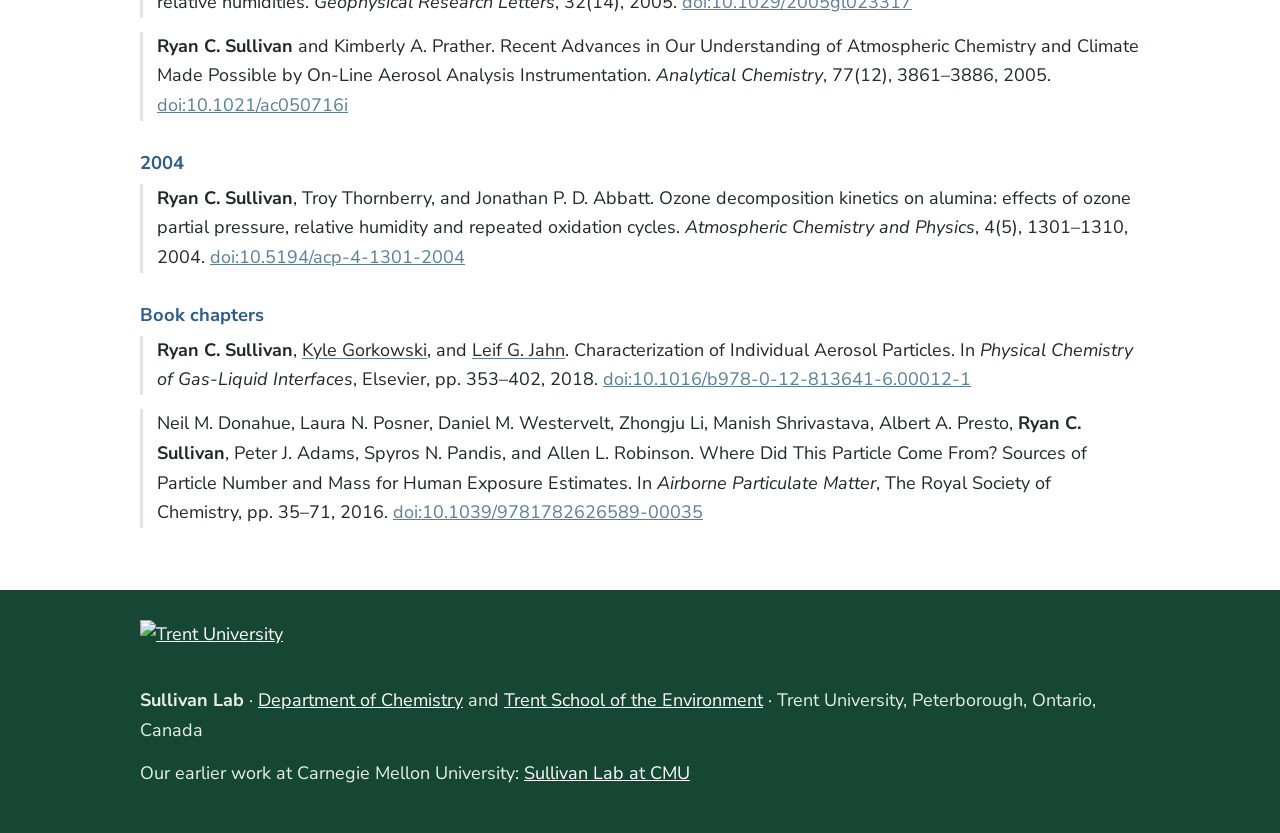
==== commit c02b7129: "Publications page: load Nunito Sans and Montserrat 600, stylesheet v12 Co-Authored-By: Claude Opus 5" ====
--- a/publications.html
+++ b/publications.html
@@ -7,8 +7,8 @@
 <meta name="description" content="Publications from Ryan Sullivan and the Sullivan Lab, now at Trent University.">
 <link rel="preconnect" href="https://fonts.googleapis.com">
 <link rel="preconnect" href="https://fonts.gstatic.com" crossorigin>
-<link href="https://fonts.googleapis.com/css2?family=Montserrat:wght@700&family=Open+Sans:wght@400;600;700&family=Oswald:wght@500&display=swap" rel="stylesheet">
-<link rel="stylesheet" href="css/site.css?v=10">
+<link href="https://fonts.googleapis.com/css2?family=Montserrat:wght@600;700&family=Nunito+Sans:wght@400;600;700&family=Oswald:wght@500&display=swap" rel="stylesheet">
+<link rel="stylesheet" href="css/site.css?v=12">
 <link rel="icon" type="image/svg+xml" href="images/favicon.svg">
 </head>
 <body>
--- a/css/site.css
+++ b/css/site.css
@@ -14,7 +14,7 @@
 html { scroll-behavior: smooth; scroll-padding-top: 124px; }
 body {
   margin: 0;
-  font: 18px/1.65 "Open Sans", Arial, sans-serif;
+  font: 18px/1.65 "Nunito Sans", Arial, sans-serif;
   color: var(--ink);
   background: var(--white);
 }
@@ -45,8 +45,8 @@
   gap: 8px 0; padding-top: 10px; padding-bottom: 10px;
 }
 .brand {
-  font-family: Montserrat, "Open Sans", Arial, sans-serif; font-weight: 700;
-  font-size: 1.4rem; color: var(--heading); text-decoration: none;
+  font-family: Montserrat, Arial, sans-serif; font-weight: 700;
+  font-size: 1.5rem; color: var(--heading); text-decoration: none;
 }
 /* Trent's logo file is white; an offset drop-shadow redraws it in Trent Green */
 .brand-logo { margin-left: 14px; padding-left: 16px; border-left: 2px solid var(--line); }
@@ -57,11 +57,12 @@
 nav { display: flex; flex-wrap: wrap; align-items: center; gap: 4px; }
 nav a {
   padding: 6px 12px; border-radius: 999px; text-decoration: none; color: var(--white);
-  font-weight: 600; font-size: 0.85rem; text-transform: uppercase; letter-spacing: 0.06em; white-space: nowrap;
+  font-family: Montserrat, Arial, sans-serif; font-weight: 600; font-size: 0.8rem;
+  text-transform: uppercase; letter-spacing: 0.06em; white-space: nowrap;
   transition: background 0.15s;
 }
 nav a:hover, nav a.on { background: rgba(255, 255, 255, 0.28); color: var(--white); }
-nav a.join { font-weight: 700; box-shadow: inset 0 0 0 1.5px rgba(255, 255, 255, 0.85); }
+nav a.join { box-shadow: inset 0 0 0 1.5px rgba(255, 255, 255, 0.85); }
 
 /* Hero */
 .hero { position: relative; }
@@ -72,7 +73,7 @@
   padding-bottom: 40px;
 }
 .hero .wrap { max-width: 1280px; }
-.hero h1 { color: var(--white); font-family: Oswald, "Open Sans", Arial, sans-serif; font-weight: 500; letter-spacing: 0.01em; line-height: 1.2; font-size: clamp(2.65rem, 3.8vw, 4rem); max-width: 1100px; margin: 0 0 10px; }
+.hero h1 { color: var(--white); font-family: Oswald, Arial, sans-serif; font-weight: 500; letter-spacing: 0.01em; line-height: 1.2; font-size: clamp(2.65rem, 3.8vw, 4rem); max-width: 1100px; margin: 0 0 10px; }
 .hero p { color: var(--white); font-size: clamp(1.21rem, 1.54vw, 1.54rem); max-width: 900px; }
 .hero h1, .hero p { text-shadow: 0 2px 8px rgba(0, 0, 0, 0.55), 0 0 2px rgba(0, 0, 0, 0.35); }
 
@@ -99,7 +100,8 @@
 .areas li { margin-bottom: 6px; }
 
 /* Trent section */
-.two-col { display: grid; grid-template-columns: 1fr 1.2fr; gap: 32px; align-items: center; }
+.two-col { display: grid; grid-template-columns: 1.4fr 1fr; gap: 32px; align-items: start; }
+.two-col img.square { width: 100%; aspect-ratio: 1 / 1; object-fit: cover; border-radius: 4px; }
 figure { margin: 0; }
 figcaption { font-size: 0.85rem; color: var(--muted); margin-top: 8px; }
 
@@ -158,13 +160,13 @@
   html { scroll-padding-top: 0; }
   .site-header { position: static; }
   .header-inner { padding-top: 8px; padding-bottom: 8px; gap: 4px 0; }
-  .brand { font-size: 1.2rem; }
+  .brand { font-size: 1.3rem; }
   .brand-logo { margin-left: 10px; padding-left: 12px; }
   .brand-logo span { width: 113px; height: 34px; }
   .brand-logo img { height: 34px; }
   .nav-ribbon .wrap { padding-top: 4px; padding-bottom: 4px; }
   nav { gap: 2px; }
-  nav a { padding: 4px 9px; font-size: 0.74rem; letter-spacing: 0.04em; }
+  nav a { padding: 4px 9px; font-size: 0.7rem; letter-spacing: 0.04em; }
   .section { padding: 20px 0; }
 }
 
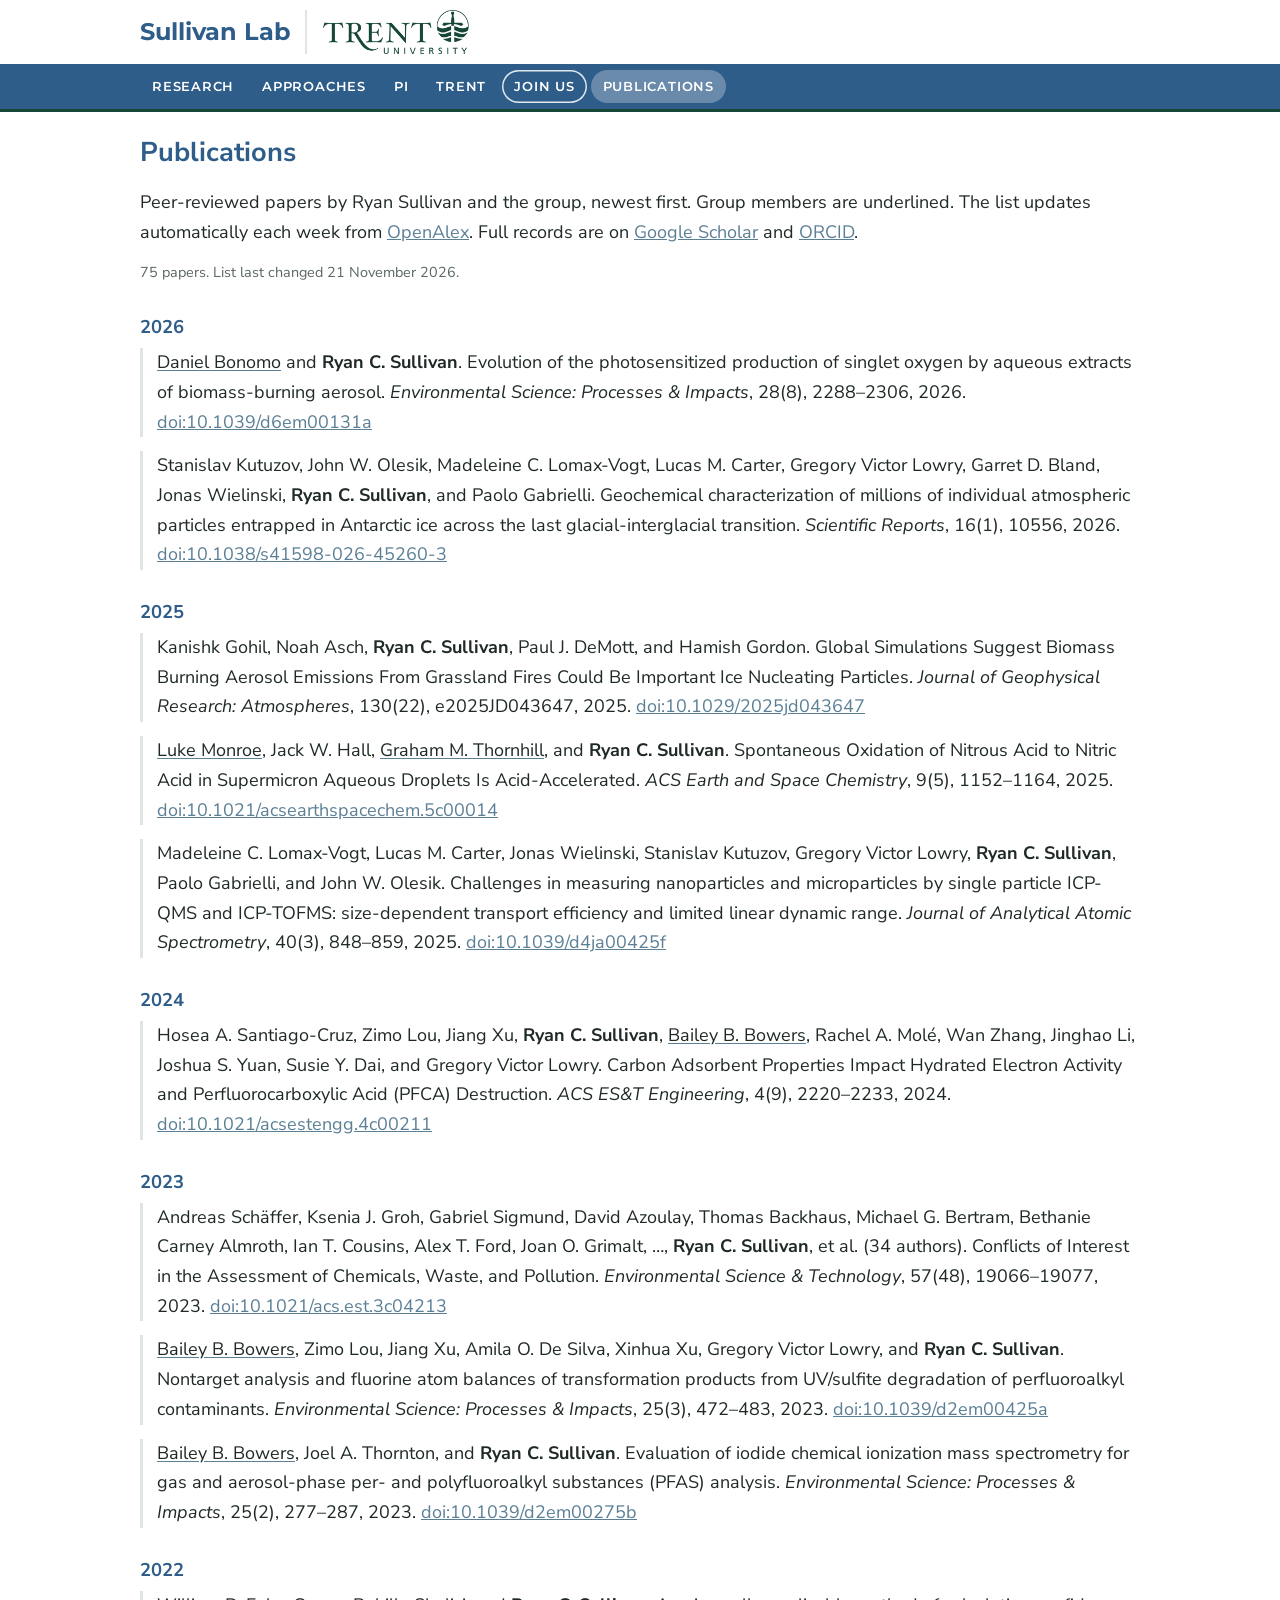
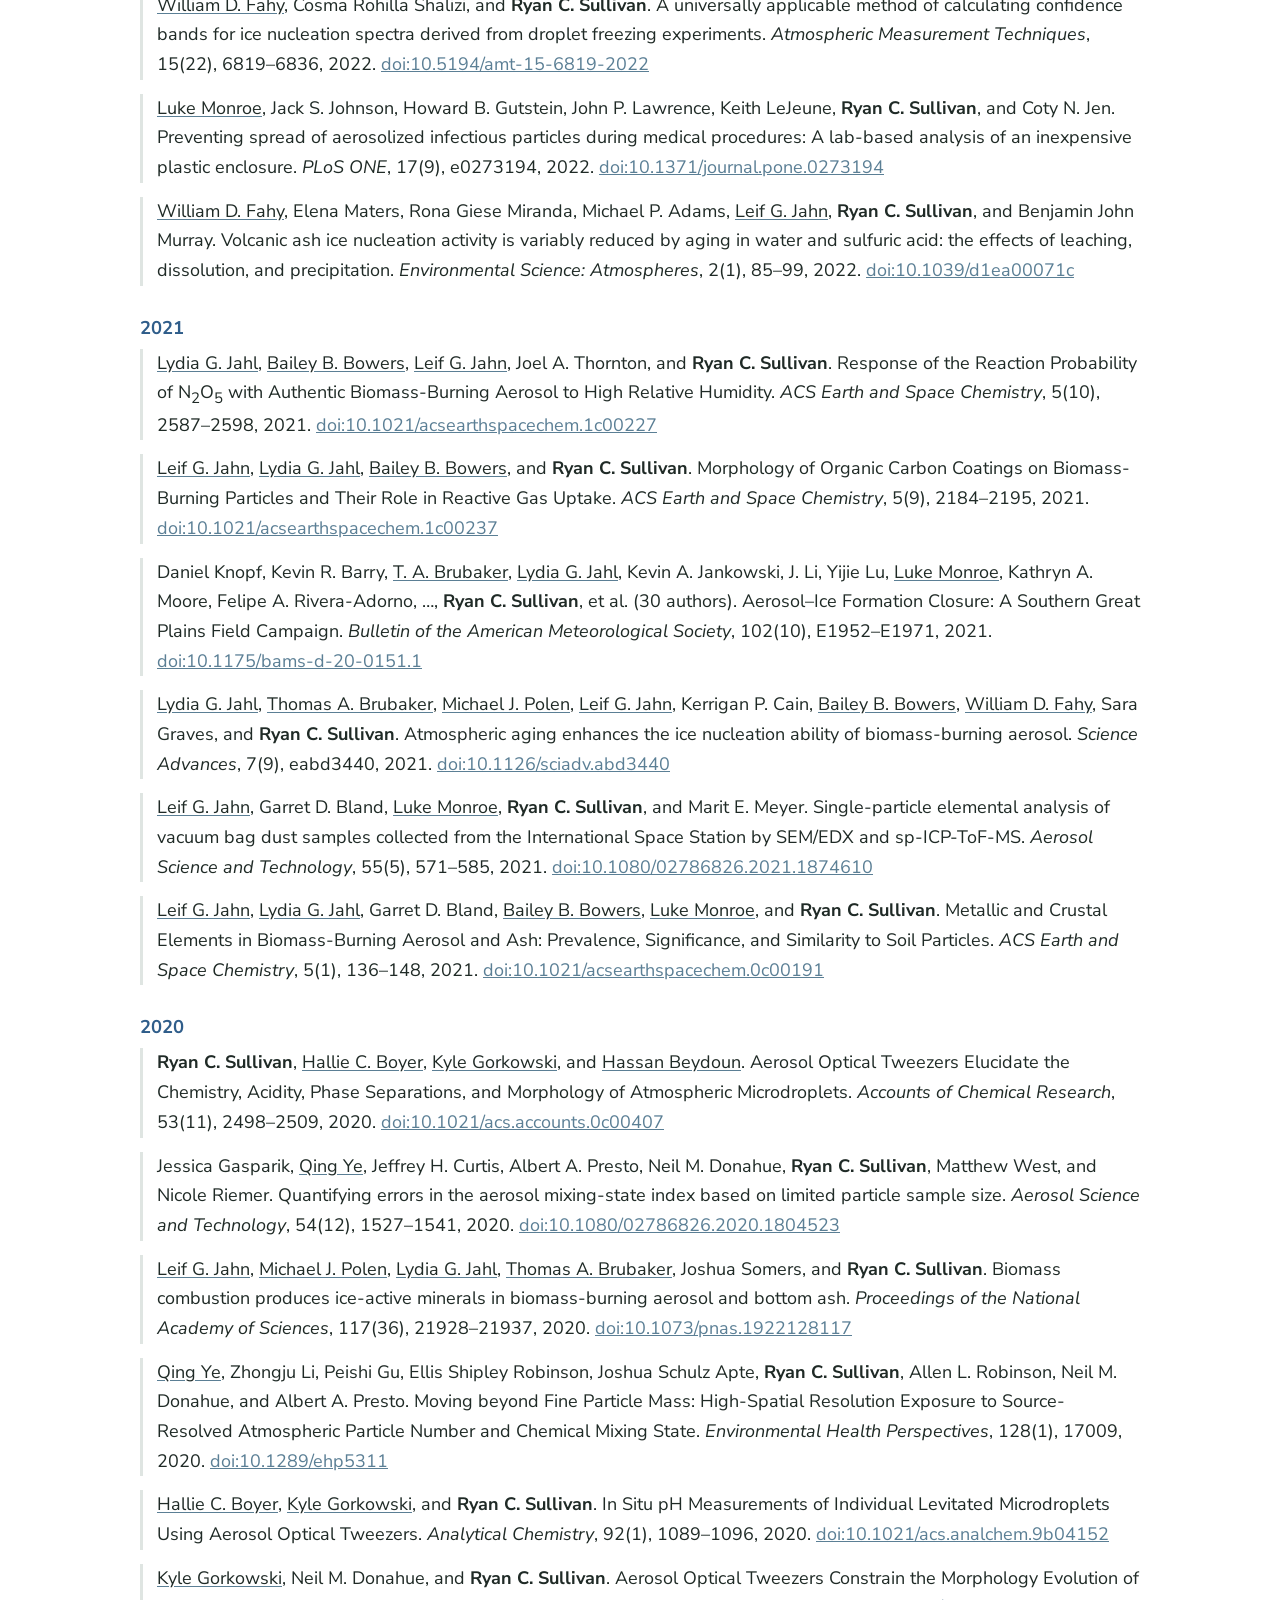
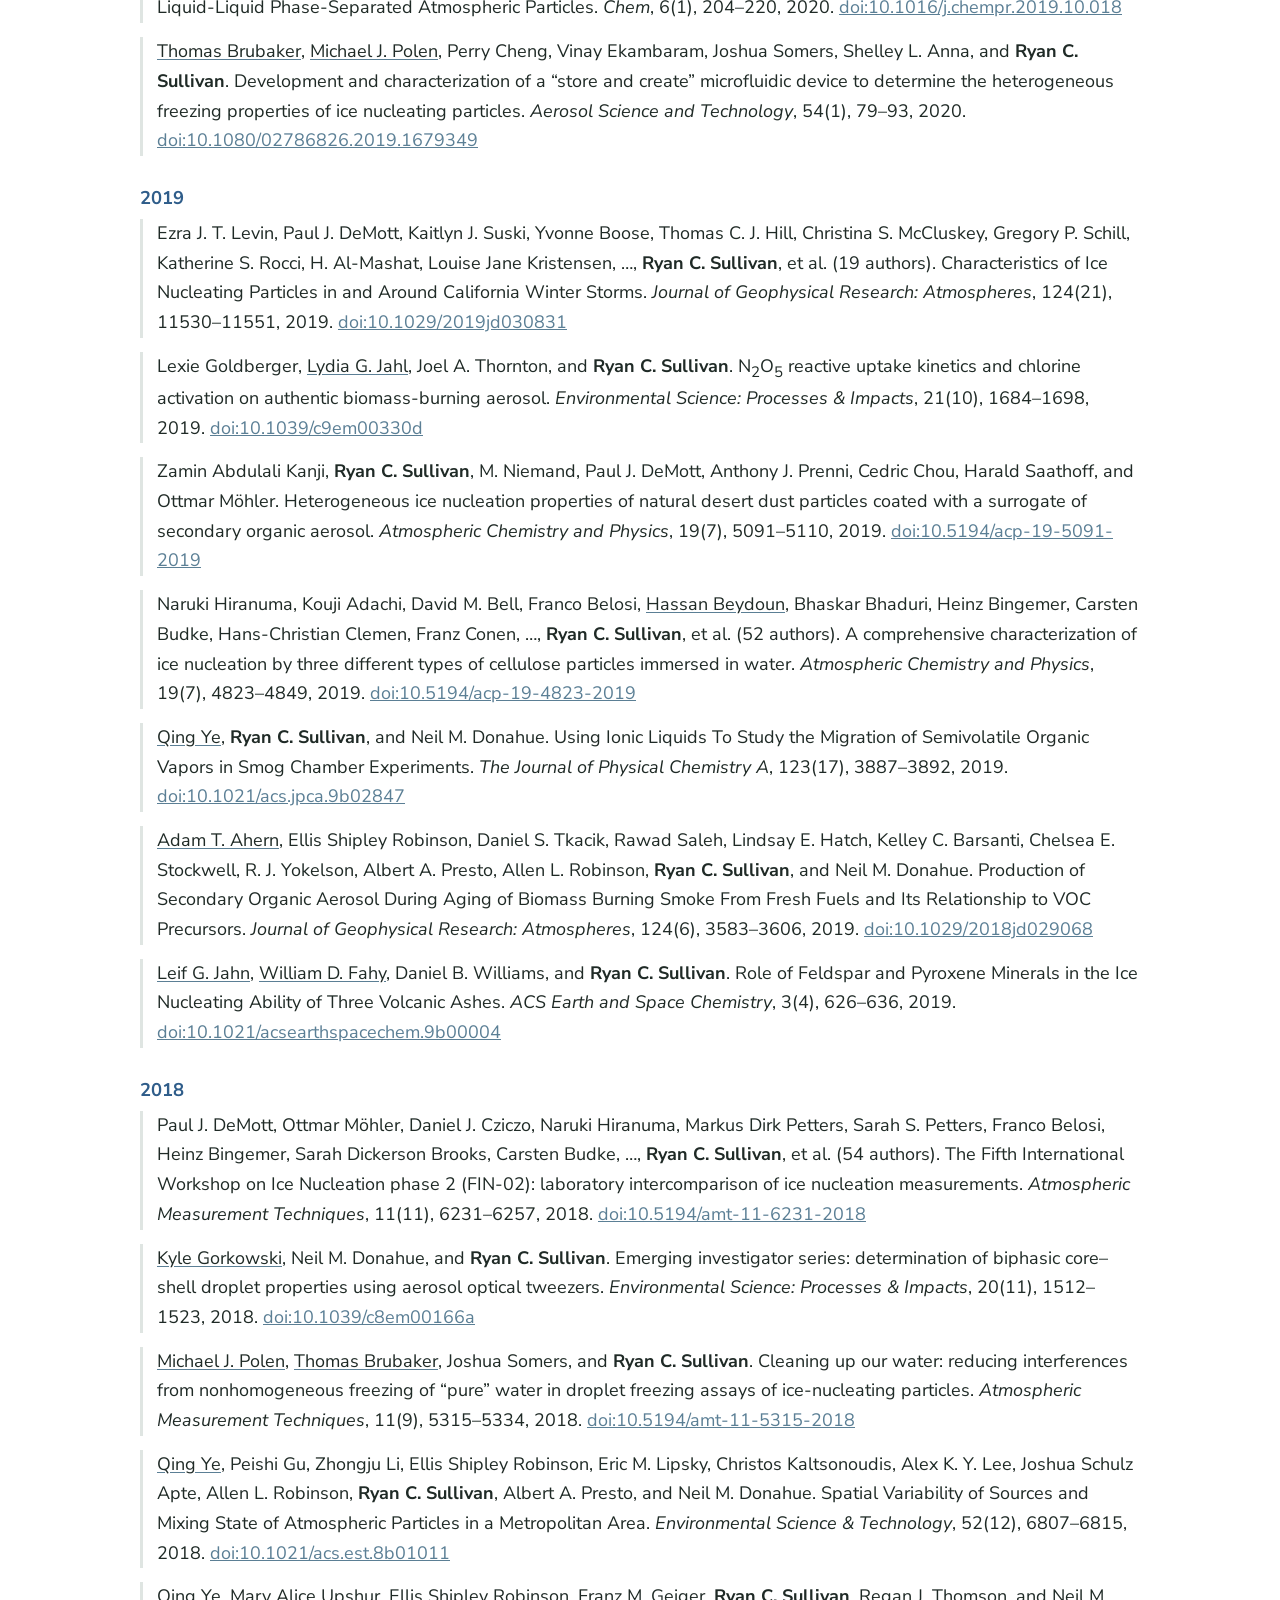
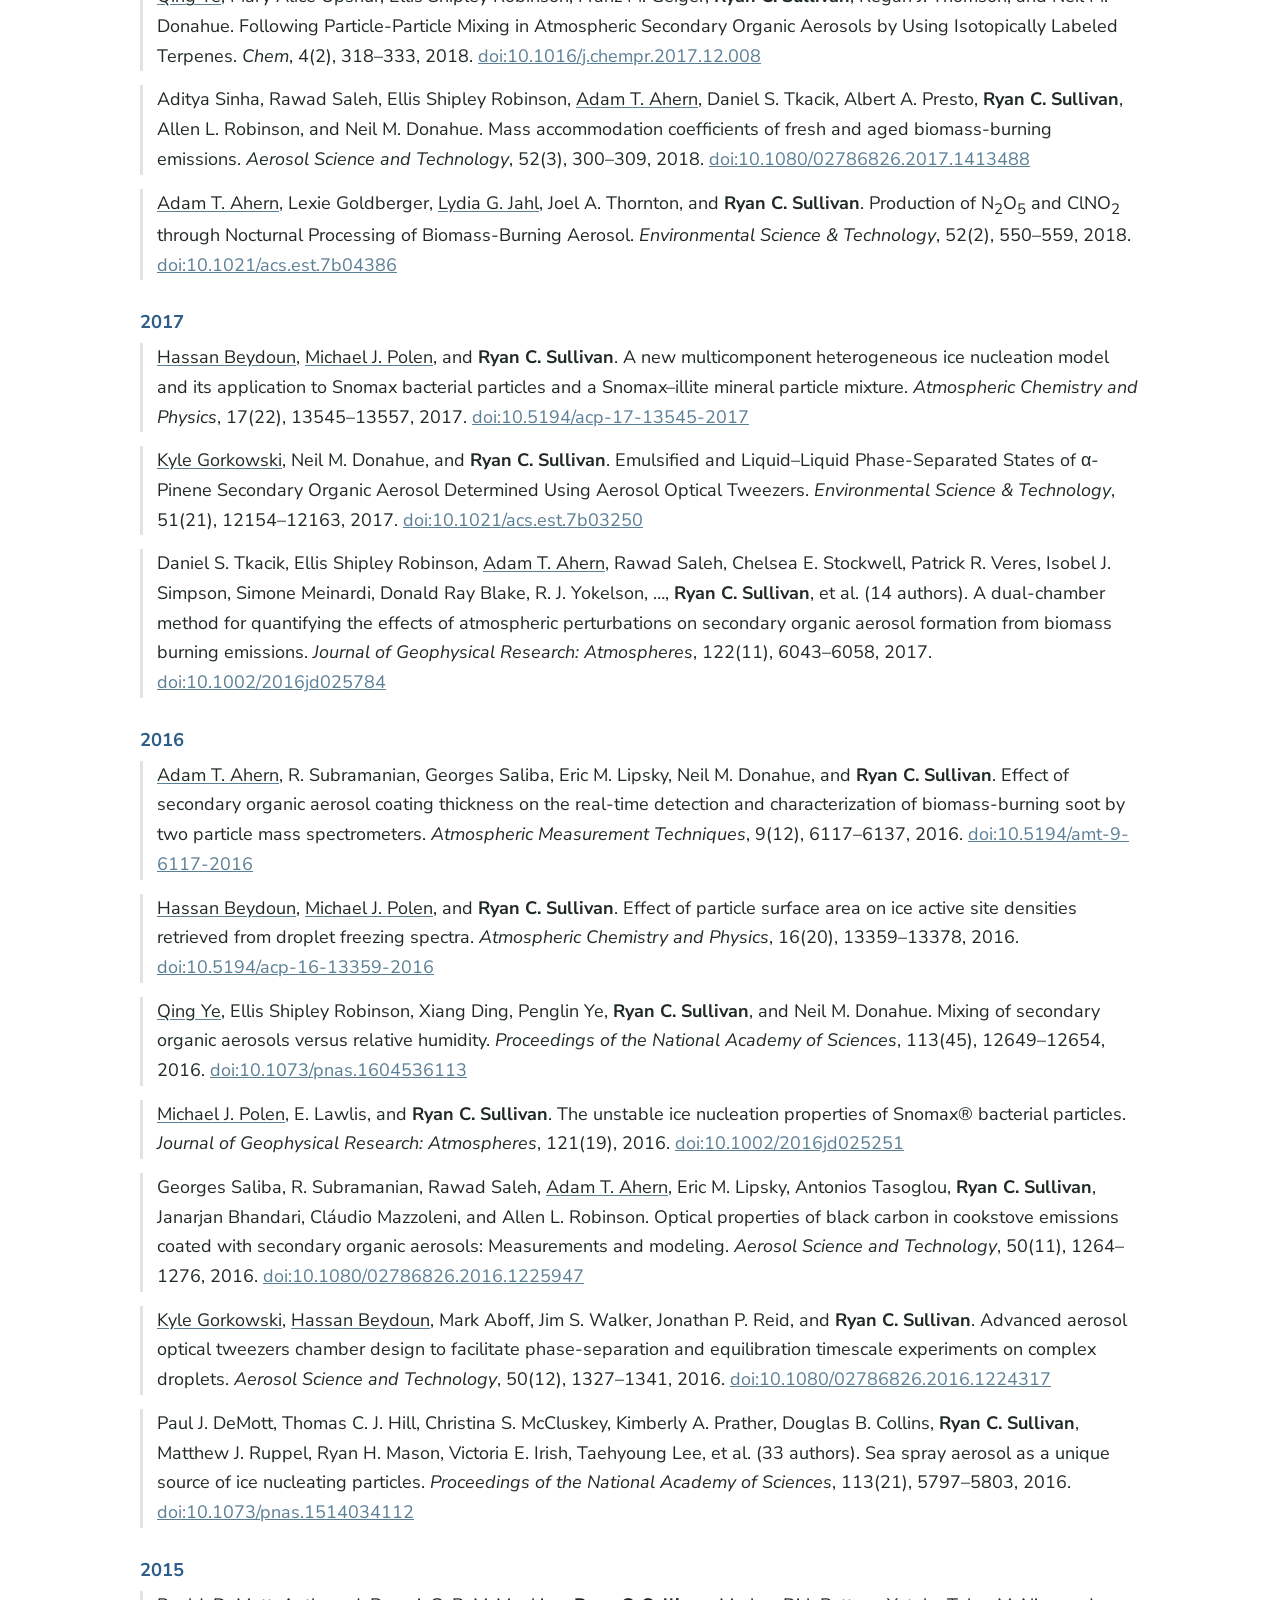
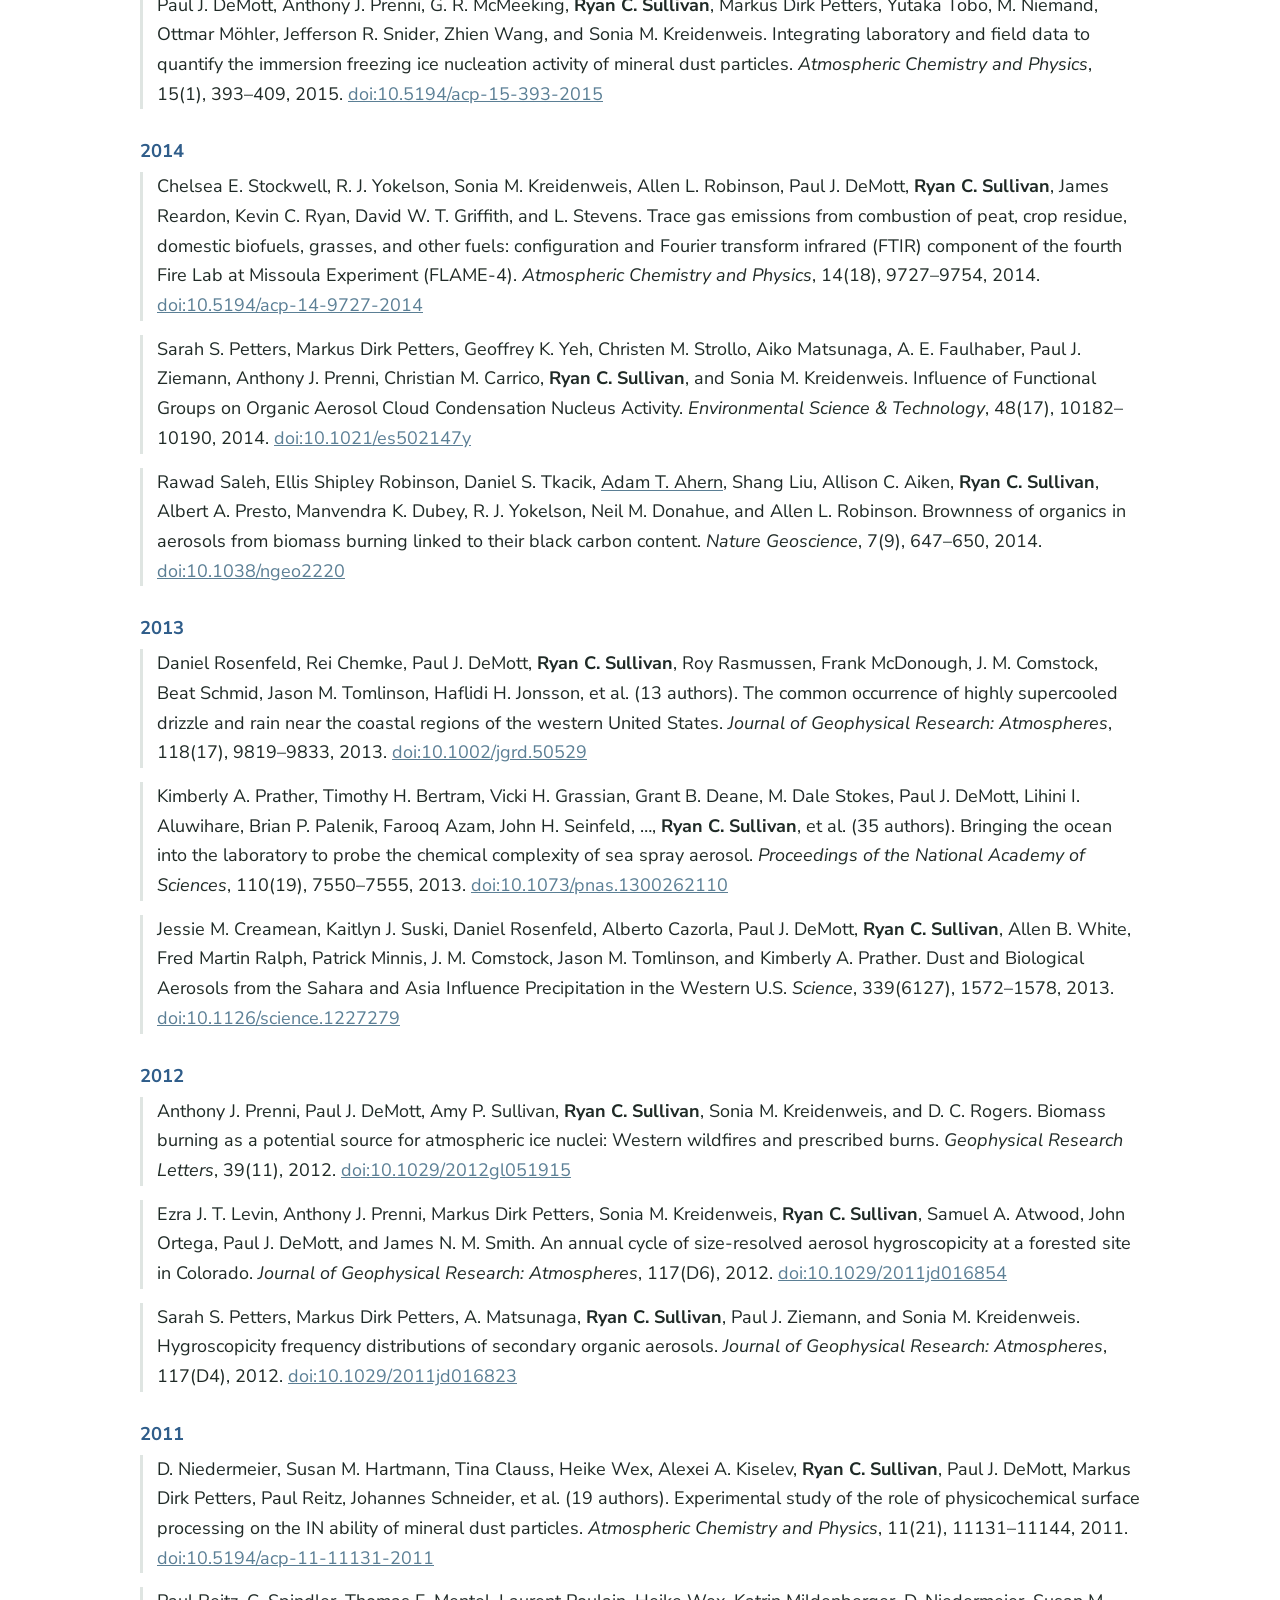
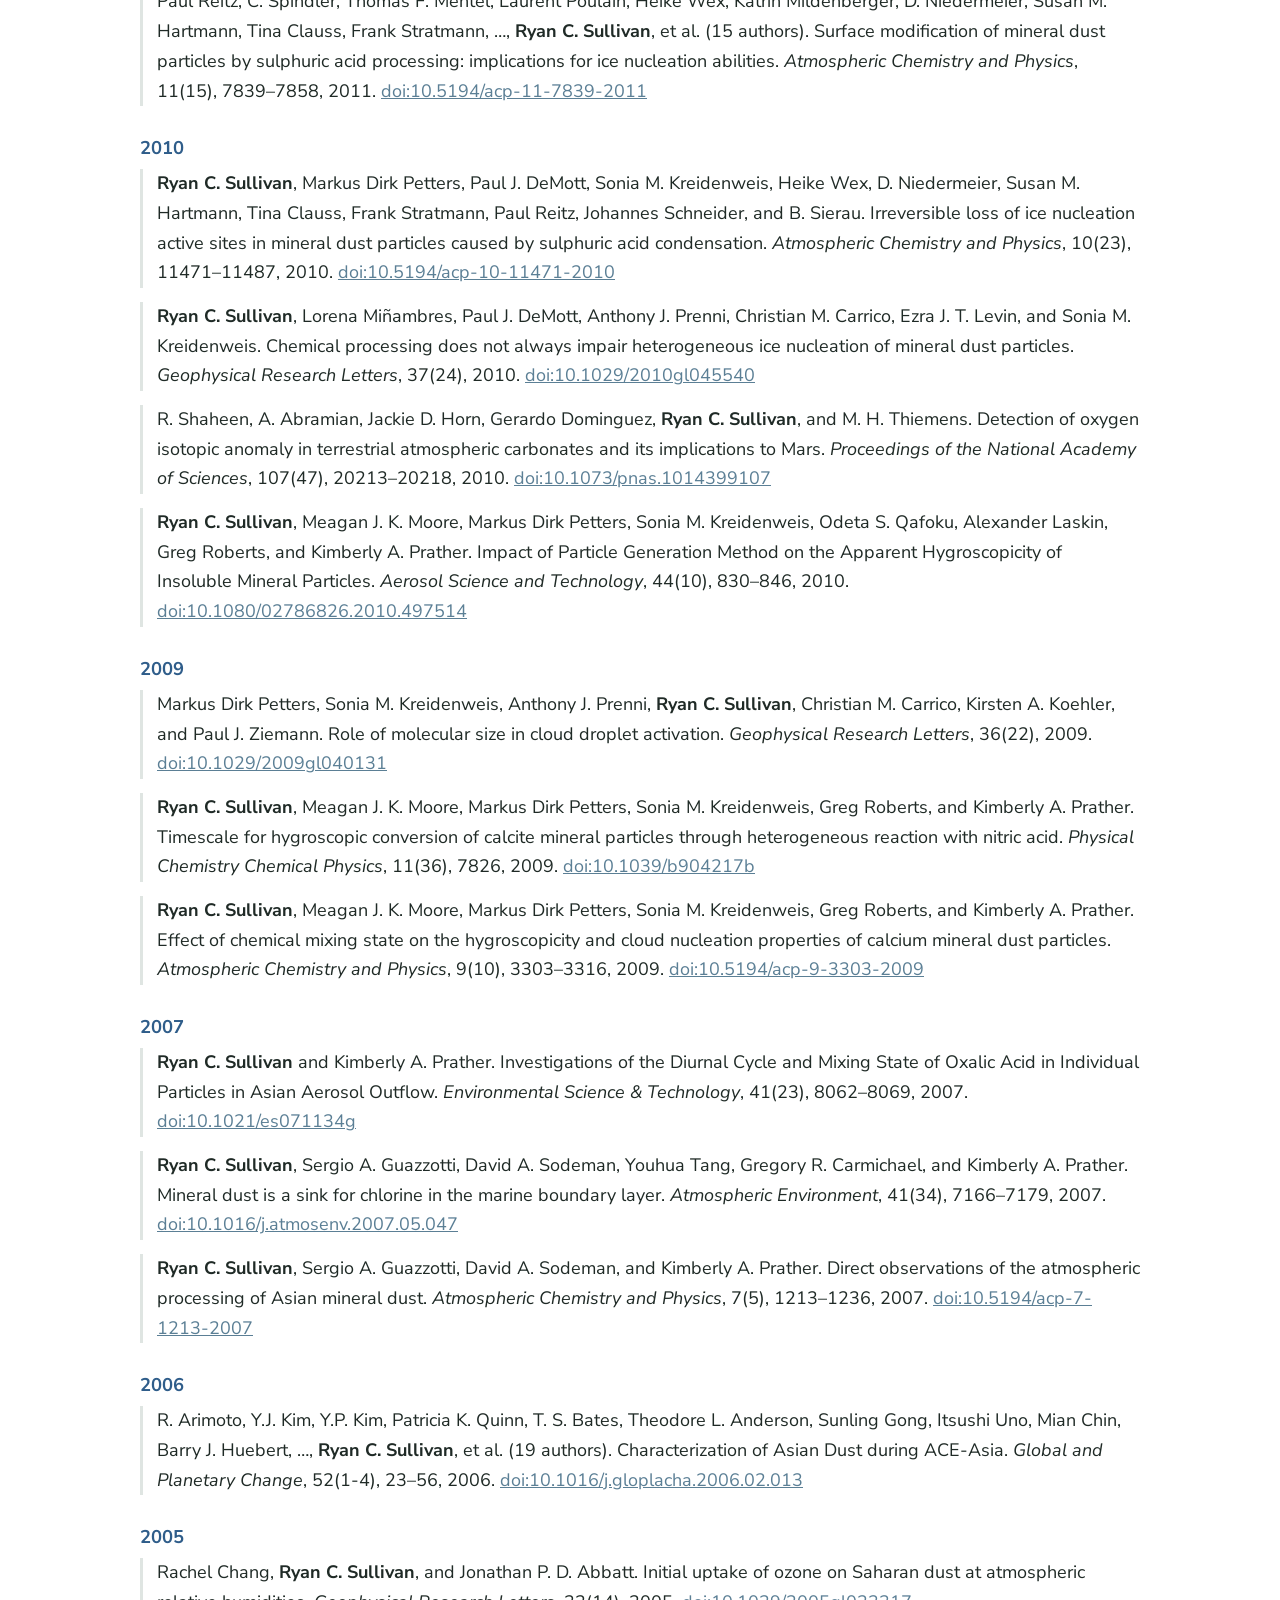
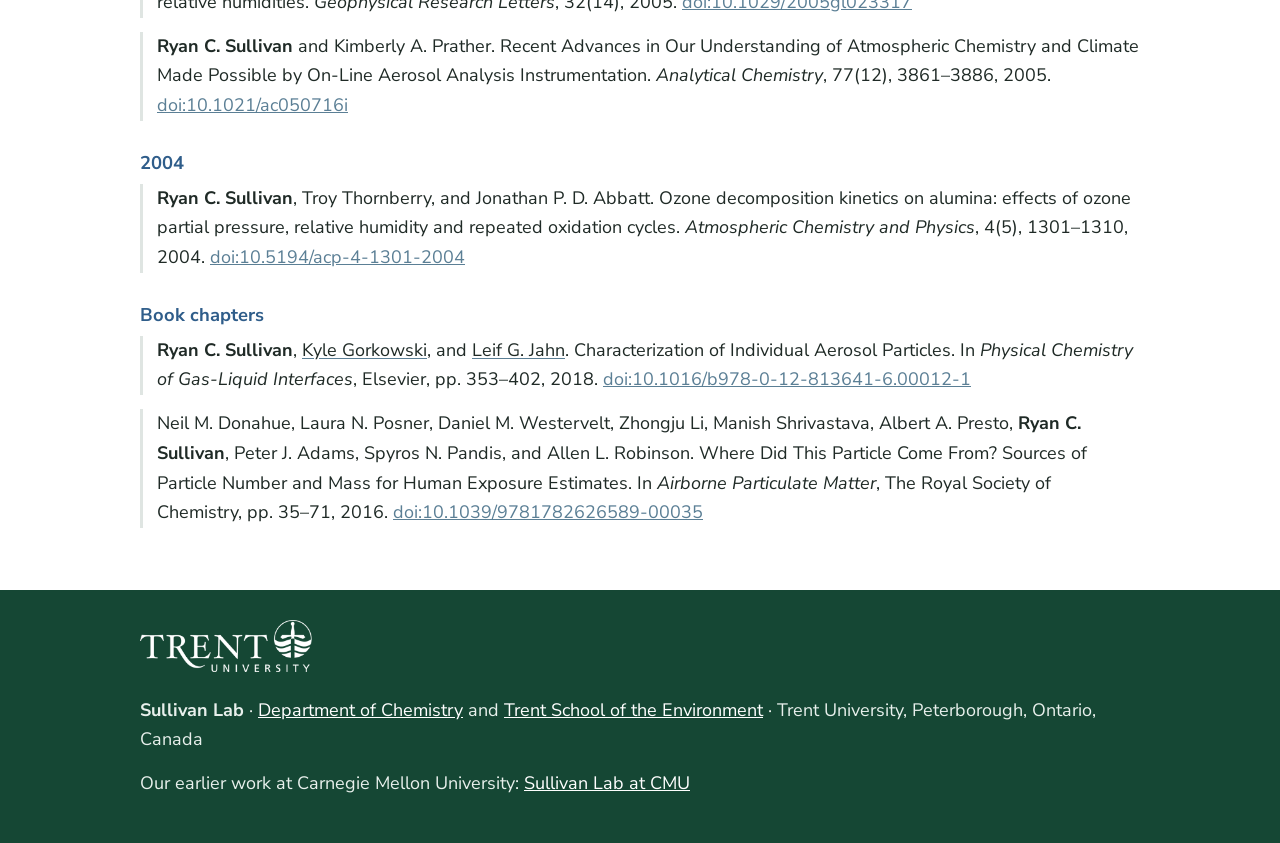
==== commit 528308c2: "Host the borrowed Trent images locally and shorten the hero on phones Co-Authored-By: Claude Opus 5." ====
--- a/publications.html
+++ b/publications.html
@@ -3,20 +3,27 @@
 <head>
 <meta charset="utf-8">
 <meta name="viewport" content="width=device-width, initial-scale=1">
-<title>Publications | Sullivan Lab | Trent University</title>
-<meta name="description" content="Publications from Ryan Sullivan and the Sullivan Lab, now at Trent University.">
+<title>Publications | Ryan C. Sullivan | Sullivan Lab at Trent University</title>
+<meta name="description" content="Publications by Ryan C. Sullivan and the Sullivan Lab on atmospheric aerosol and wildfire smoke chemistry, photochemistry, safer chemicals, and water treatment. The group moves to Trent University in January 2027.">
+<link rel="canonical" href="https://sullivanlab.ca/publications.html">
 <link rel="preconnect" href="https://fonts.googleapis.com">
 <link rel="preconnect" href="https://fonts.gstatic.com" crossorigin>
 <link href="https://fonts.googleapis.com/css2?family=Montserrat:wght@600;700&family=Nunito+Sans:wght@400;600;700&family=Oswald:wght@500&display=swap" rel="stylesheet">
-<link rel="stylesheet" href="css/site.css?v=12">
+<link rel="stylesheet" href="css/site.css?v=20">
 <link rel="icon" type="image/svg+xml" href="images/favicon.svg">
+<meta property="og:type" content="website">
+<meta property="og:url" content="https://sullivanlab.ca/publications.html">
+<meta property="og:title" content="Publications | Ryan C. Sullivan | Sullivan Lab at Trent University">
+<meta property="og:description" content="Publications by Ryan C. Sullivan and the Sullivan Lab on atmospheric aerosol and wildfire smoke chemistry, photochemistry, safer chemicals, and water treatment.">
+<meta property="og:image" content="https://sullivanlab.ca/images/trent-bata-library-sunset.jpg">
+<meta name="twitter:card" content="summary_large_image">
 </head>
 <body>
 
 <header class="site-header">
   <div class="wrap header-inner">
     <a class="brand" href="index.html">Sullivan Lab</a>
-    <a class="brand-logo" href="https://www.trentu.ca/"><span><img src="https://www.trentu.ca/themes/custom/trent/dist/images/logo.png" alt="Trent University" width="146" height="44"></span></a>
+    <a class="brand-logo" href="https://www.trentu.ca/"><span><img src="images/trent-logo.png" alt="Trent University" width="146" height="44"></span></a>
   </div>
   <div class="nav-ribbon">
     <div class="wrap">
@@ -192,11 +199,12 @@
 
 <footer class="site-footer">
   <div class="wrap">
-    <a class="footer-logo" href="https://www.trentu.ca/"><img src="https://www.trentu.ca/themes/custom/trent/dist/images/logo.png" alt="Trent University" width="172" height="52" loading="lazy"></a>
+    <a class="footer-logo" href="https://www.trentu.ca/"><img src="images/trent-logo.png" alt="Trent University" width="172" height="52" loading="lazy"></a>
     <p><strong>Sullivan Lab</strong> &middot; <a href="https://www.trentu.ca/chemistry/">Department of Chemistry</a> and <a href="https://www.trentu.ca/environment/">Trent School of the Environment</a> &middot; Trent University, Peterborough, Ontario, Canada</p>
     <p>Our earlier work at Carnegie Mellon University: <a href="https://groups.chem.cmu.edu/sullivan/">Sullivan Lab at CMU</a></p>
   </div>
 </footer>
 
+<!-- Cloudflare Web Analytics --><script type='module' src='https://static.cloudflareinsights.com/beacon.min.js' data-cf-beacon='{"token": "0921243b1b8d4758837eae6c4e29c830"}'></script><!-- End Cloudflare Web Analytics -->
 </body>
 </html>
--- a/css/site.css
+++ b/css/site.css
@@ -101,7 +101,29 @@
 
 /* Trent section */
 .two-col { display: grid; grid-template-columns: 1.4fr 1fr; gap: 32px; align-items: start; }
-.two-col img.square { width: 100%; aspect-ratio: 1 / 1; object-fit: cover; border-radius: 4px; }
+.trent-wrap::after { content: ""; display: block; clear: both; }
+.trent-photo { float: right; width: 40%; margin: 4px 0 16px 32px; }
+.two-col img.square, .trent-photo img.square { width: 100%; aspect-ratio: 1 / 1; object-fit: cover; border-radius: 4px; }
+/* Location map: Google's map shown read-only; a click opens Google Maps.
+   The pin is our own, placed by its pixel offset from the map centre at this zoom. */
+.map { clear: both; margin-top: 32px; }
+.map-link { display: block; position: relative; aspect-ratio: 1000 / 538; border-radius: 4px; overflow: hidden; border: 1px solid var(--line); }
+.map-link iframe { position: absolute; left: 0; top: -50px; width: 100%; height: calc(100% + 50px); border: 0; pointer-events: none; }
+/* The iframes keep a fixed size and are scaled by --k (map width / design width, set by a script),
+   so the map shows the same area at any window width. The wide map's extra 0.9 sits between
+   Google's fixed zoom levels. The wide map spans the text width and is cropped top and bottom
+   (design 1000 x 538), trimming most of the United States below Lake Ontario. */
+.map-link .map-wide { top: calc(-65px * var(--k, 1)); width: 1111.1px; height: 740px; transform: scale(calc(0.9 * var(--k, 1))); transform-origin: 0 0; }
+.map-narrow { display: none; }
+.map-pin { position: absolute; left: calc(50% - 41px * var(--k, 1)); top: calc(50% - 0.4px * var(--k, 1)); width: 0; height: 0; }
+.map-dot { position: absolute; left: -18px; top: -46px; width: 36px; height: 36px; border-radius: 50%; background: var(--green) url("https://www.trentu.ca/themes/custom/trent/dist/images/crest.png") center / 25px no-repeat; border: 2px solid var(--white); box-shadow: 0 1px 5px rgba(0, 0, 0, 0.5); }
+.map-dot::after { content: ""; position: absolute; left: 9px; top: 32px; border-left: 7px solid transparent; border-right: 7px solid transparent; border-top: 12px solid var(--green); }
+.map-label { position: absolute; left: 24px; top: -42px; white-space: nowrap; font: 700 15px/1.4 Montserrat, Arial, sans-serif; color: var(--green); background: rgba(255, 255, 255, 0.9); padding: 2px 7px; border-radius: 4px; box-shadow: 0 1px 3px rgba(0, 0, 0, 0.25); }
+.map-badge { position: absolute; left: 12px; top: 12px; display: flex; align-items: center; gap: 8px; padding: 6px 10px 6px 8px; border-radius: 6px; background: rgba(255, 255, 255, 0.93); box-shadow: 0 1px 4px rgba(0, 0, 0, 0.25); font: 700 14px/1 Montserrat, Arial, sans-serif; color: var(--ink); }
+.map-badge img { width: 34px; height: 17px; box-shadow: 0 0 0 1px rgba(0, 0, 0, 0.15); }
+/* Covers Google's label on the lake with its correct name */
+.map-lake { position: absolute; left: calc(50% + 4px * var(--k, 1)); top: calc(50% + 174px * var(--k, 1)); transform: translate(-50%, -50%); padding: 6px 10px; border-radius: 10px; background: #9bd2e8; box-shadow: 0 0 5px 3px #9bd2e8; font: italic 600 14px/1.15 "Nunito Sans", Arial, sans-serif; letter-spacing: 0.03em; color: #3d6f96; text-align: center; }
+.map-usa { display: none; position: absolute; left: calc(50% + 197px * var(--k, 1)); top: calc(50% + 245.6px * var(--k, 1)); font: 700 14px Montserrat, Arial, sans-serif; letter-spacing: 0.3em; color: rgba(31, 42, 38, 0.6); text-shadow: 0 0 3px #fff, 0 0 3px #fff; }
 figure { margin: 0; }
 figcaption { font-size: 0.85rem; color: var(--muted); margin-top: 8px; }
 
@@ -130,6 +152,9 @@
 /* People */
 .person { background: var(--tint); border-left: 4px solid var(--heading); padding: 16px 22px; border-radius: 4px; margin-bottom: 14px; }
 .person .role { margin-bottom: 8px; }
+.person::after { content: ""; display: block; clear: both; }
+.pi-photo { float: right; width: 30%; margin: 0 0 12px 24px; }
+.pi-photo img { width: 100%; height: auto; border-radius: 4px; }
 .person-links { margin: 0; font-weight: 600; }
 
 /* Positions */
@@ -153,9 +178,12 @@
 /* Phones */
 @media (max-width: 720px) {
   body { font-size: 17px; }
-  .hero img { height: 420px; }
-  .hero h1 { font-size: 1.85rem; }
+  .hero h1 { font-size: 1.4rem; }
+  .hero p { font-size: 1.05rem; margin-bottom: 12px; }
   .themes, .two-col, .videos { grid-template-columns: 1fr; }
+  .trent-photo { float: none; width: 100%; margin: 0 0 20px; }
+  .map { margin-top: 24px; }
+  .pi-photo { float: none; width: 100%; margin: 0 0 16px; }
   .approaches { columns: 1; }
   html { scroll-padding-top: 0; }
   .site-header { position: static; }
@@ -164,10 +192,33 @@
   .brand-logo { margin-left: 10px; padding-left: 12px; }
   .brand-logo span { width: 113px; height: 34px; }
   .brand-logo img { height: 34px; }
-  .nav-ribbon .wrap { padding-top: 4px; padding-bottom: 4px; }
-  nav { gap: 2px; }
-  nav a { padding: 4px 9px; font-size: 0.7rem; letter-spacing: 0.04em; }
+  .nav-ribbon .wrap { padding: 4px 8px; }
+  nav { gap: 0; flex-wrap: nowrap; justify-content: space-between; }
+  nav a { padding: 4px 6px; font-size: 10px; letter-spacing: 0; }
+  nav a[href$="#pi"] { display: none; } /* PI section stays; its menu link is dropped on phones to fit one line */
+  /* Let the hero grow with its text so the heading never spills above the photo */
+  .hero { display: grid; }
+  .hero img, .hero-text { grid-area: 1 / 1; }
+  .hero img { height: 100%; min-height: 340px; }
+  .hero-text { position: relative; inset: auto; padding-top: 24px; padding-bottom: 20px; }
   .section { padding: 20px 0; }
+  .map-badge { left: 8px; top: 8px; gap: 6px; padding: 4px 8px 4px 6px; font-size: 12px; }
+  .map-badge img { width: 26px; height: 13px; }
+  .map-lake { padding: 3px 7px; font-size: 12px; }
+  .map-usa { font-size: 12px; }
+  .map-dot { left: -15px; top: -40px; width: 30px; height: 30px; background-size: 21px; }
+  .map-dot::after { left: 6px; top: 26px; }
+  .map-label { left: 20px; top: -37px; font-size: 13px; }
+}
+
+/* Phones: a wider-zoom square map */
+@media (max-width: 560px) {
+  .map-link { aspect-ratio: 1 / 1; }
+  .map-wide { display: none; }
+  .map-link .map-narrow { display: block; top: calc(-50px * var(--k, 1)); width: 335px; height: 385px; transform: scale(var(--k, 1)); transform-origin: 0 0; }
+  .map-pin { left: calc(50% + 6px * var(--k, 1)); top: calc(50% - 56px * var(--k, 1)); }
+  .map-lake { left: calc(50% + 2px * var(--k, 1)); top: calc(50% + 36px * var(--k, 1)); }
+  .map-usa { display: block; left: calc(50% + 100px * var(--k, 1)); top: calc(50% + 130px * var(--k, 1)); }
 }
 
 /* Publications */
